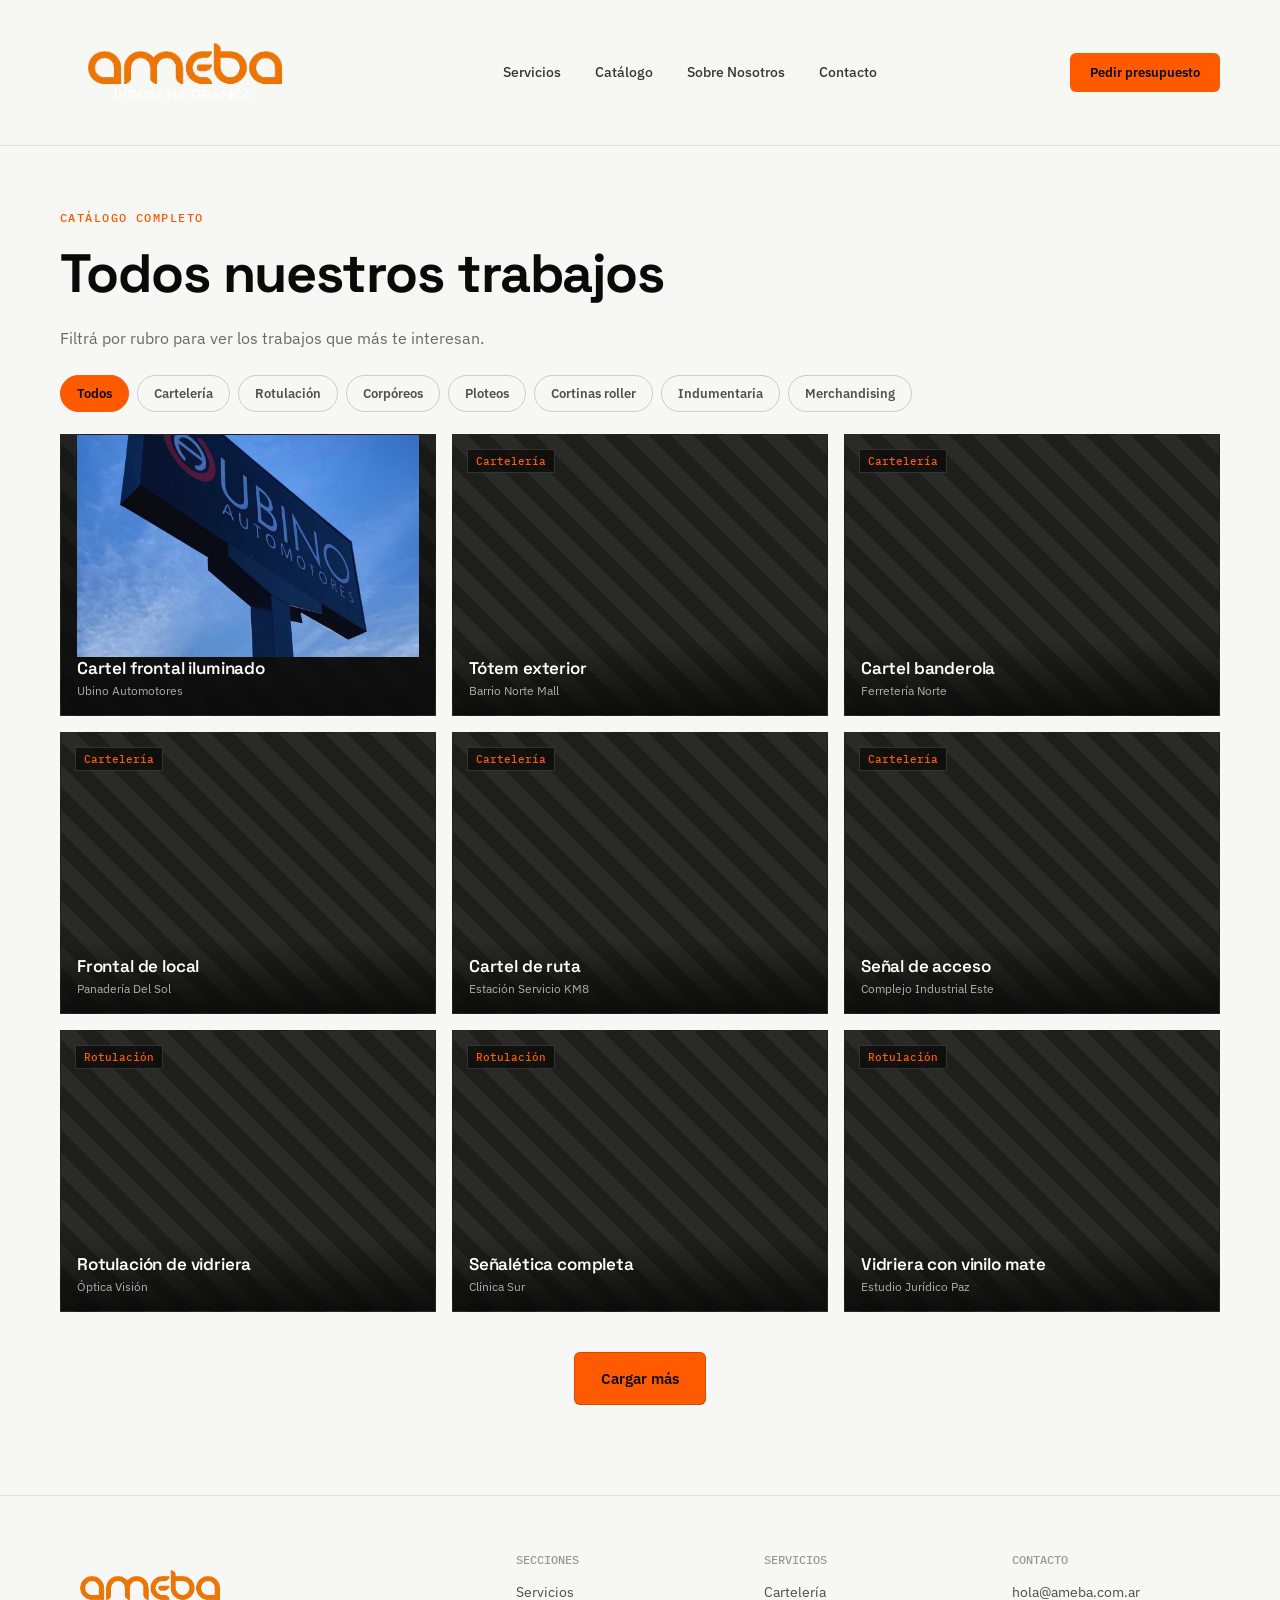
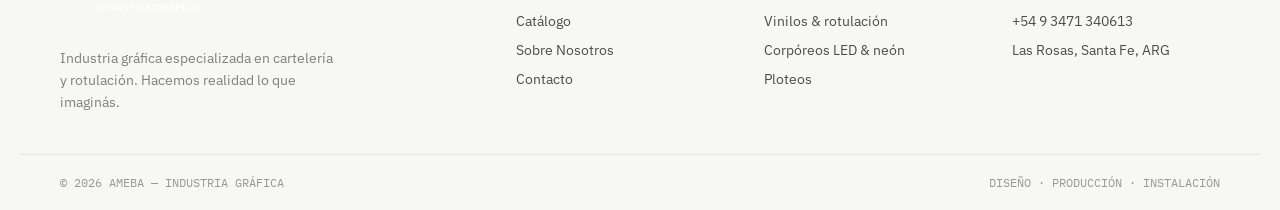
==== catalogo.html @ 9a5fec44 "22/7" ====
<!doctype html>
<html lang="es">
  <head>
    <meta charset="UTF-8" />
    <meta name="viewport" content="width=device-width, initial-scale=1.0" />
    <title>Catálogo completo — Ameba | Industria Gráfica</title>
    <meta
      name="description"
      content="Catálogo completo de trabajos de Ameba: cartelería, rotulación, corpóreos LED y neón, ploteos, cortinas roller, indumentaria y merchandising."
    />
    <link rel="preconnect" href="https://fonts.googleapis.com" />
    <link rel="preconnect" href="https://fonts.gstatic.com" crossorigin />
    <link
      href="https://fonts.googleapis.com/css2?family=Space+Grotesk:wght@400;500;600;700&family=IBM+Plex+Mono:wght@400;500;600&family=IBM+Plex+Sans:wght@400;500;600;700&display=swap"
      rel="stylesheet"
    />
    <link rel="stylesheet" href="styles.css" />
  </head>

  <body>
    <!-- ============ HEADER (igual al de index.html) ============ -->
    <header>
      <div class="wrap nav">
        <a href="index.html#top" class="logo"
          ><img src="./src/logo.png" alt="logo"
        /></a>
        <nav class="nav-links" id="navLinks">
          <a href="index.html#servicios">Servicios</a>
          <a href="catalogo.html">Catálogo</a>
          <a href="index.html#nosotros">Sobre Nosotros</a>
          <a href="index.html#contacto">Contacto</a>
        </nav>
        <a href="index.html#contacto" class="nav-cta">Pedir presupuesto</a>
        <button class="burger" id="burger" aria-label="Menú">
          <span></span><span></span><span></span>
        </button>
      </div>
    </header>

    <!-- ============ INTRO ============ -->
    <section style="padding-top: 64px">
      <div class="wrap">
        <div class="kicker">CATÁLOGO COMPLETO</div>
        <h1 class="title display" style="font-size: clamp(34px, 5vw, 54px)">
          Todos nuestros trabajos
        </h1>
        <p
          style="
            max-width: 460px;
            margin-top: 18px;
            color: var(--tx-60);
            font-size: 16px;
            line-height: 1.6;
          "
        >
          Filtrá por rubro para ver los trabajos que más te interesan.
        </p>
      </div>
    </section>

    <!-- ============ CATÁLOGO COMPLETO ============ -->
    <section style="padding-top: 24px">
      <div class="wrap">
        <div class="filtros" id="filtros" style="padding-bottom: 22px">
          <button class="filtro active" data-cat="Todos">Todos</button>
          <button class="filtro" data-cat="Cartelería">Cartelería</button>
          <button class="filtro" data-cat="Rotulación">Rotulación</button>
          <button class="filtro" data-cat="Corpóreos">Corpóreos</button>
          <button class="filtro" data-cat="Ploteos">Ploteos</button>
          <button class="filtro" data-cat="Cortinas roller">
            Cortinas roller
          </button>
          <button class="filtro" data-cat="Indumentaria">Indumentaria</button>
          <button class="filtro" data-cat="Merchandising">Merchandising</button>
        </div>

        <!--
        PLACEHOLDER: cada .obra es un trabajo. Para poner una foto real,
        agregar dentro del div: <img src="fotos/nombre.jpg" alt="..."
        style="position:absolute;inset:0;width:100%;height:100%;object-fit:cover">
        El data-cat tiene que coincidir exactamente con el data-cat del filtro.
      -->
        <div class="obras" id="obras">
          <!-- Cartelería -->
          <div class="obra" data-cat="Cartelería">
            <div class="cat">Cartelería</div>
            <div class="meta">
              <img src="./src/2ubino.jpg" alt="" />
              <h4>Cartel frontal iluminado</h4>
              <span>Ubino Automotores</span>
            </div>
          </div>
          <div class="obra" data-cat="Cartelería">
            <div class="cat">Cartelería</div>
            <div class="meta">
              <h4>Tótem exterior</h4>
              <span>Barrio Norte Mall</span>
            </div>
          </div>
          <div class="obra" data-cat="Cartelería">
            <div class="cat">Cartelería</div>
            <div class="meta">
              <h4>Cartel banderola</h4>
              <span>Ferretería Norte</span>
            </div>
          </div>
          <div class="obra" data-cat="Cartelería">
            <div class="cat">Cartelería</div>
            <div class="meta">
              <h4>Frontal de local</h4>
              <span>Panadería Del Sol</span>
            </div>
          </div>
          <div class="obra" data-cat="Cartelería">
            <div class="cat">Cartelería</div>
            <div class="meta">
              <h4>Cartel de ruta</h4>
              <span>Estación Servicio KM8</span>
            </div>
          </div>
          <div class="obra" data-cat="Cartelería">
            <div class="cat">Cartelería</div>
            <div class="meta">
              <h4>Señal de acceso</h4>
              <span>Complejo Industrial Este</span>
            </div>
          </div>

          <!-- Rotulación -->
          <div class="obra" data-cat="Rotulación">
            <div class="cat">Rotulación</div>
            <div class="meta">
              <h4>Rotulación de vidriera</h4>
              <span>Óptica Visión</span>
            </div>
          </div>
          <div class="obra" data-cat="Rotulación">
            <div class="cat">Rotulación</div>
            <div class="meta">
              <h4>Señalética completa</h4>
              <span>Clínica Sur</span>
            </div>
          </div>
          <div class="obra" data-cat="Rotulación">
            <div class="cat">Rotulación</div>
            <div class="meta">
              <h4>Vidriera con vinilo mate</h4>
              <span>Estudio Jurídico Paz</span>
            </div>
          </div>
          <div class="obra" data-cat="Rotulación">
            <div class="cat">Rotulación</div>
            <div class="meta">
              <h4>Rotulación de pared interior</h4>
              <span>Consultorio Dental Rivas</span>
            </div>
          </div>
          <div class="obra" data-cat="Rotulación">
            <div class="cat">Rotulación</div>
            <div class="meta">
              <h4>Vidriera institucional</h4>
              <span>Farmacia Aliviar</span>
            </div>
          </div>

          <!-- Corpóreos -->
          <div class="obra" data-cat="Corpóreos">
            <div class="cat">Corpóreos</div>
            <div class="meta">
              <h4>Corpóreo LED de fachada</h4>
              <span>Gimnasio Fuerza</span>
            </div>
          </div>
          <div class="obra" data-cat="Corpóreos">
            <div class="cat">Corpóreos</div>
            <div class="meta">
              <h4>Letras neón interior</h4>
              <span>Bar La Esquina</span>
            </div>
          </div>
          <div class="obra" data-cat="Corpóreos">
            <div class="cat">Corpóreos</div>
            <div class="meta">
              <h4>Logo corpóreo retroiluminado</h4>
              <span>Concesionaria Rutas</span>
            </div>
          </div>

          <!-- Ploteos -->
          <div class="obra" data-cat="Ploteos">
            <div class="cat">Ploteos</div>
            <div class="meta">
              <h4>Ploteo integral de flota</h4>
              <span>LogiExpress</span>
            </div>
          </div>
          <div class="obra" data-cat="Ploteos">
            <div class="cat">Ploteos</div>
            <div class="meta">
              <h4>Wrap vehicular</h4>
              <span>Delivery YA</span>
            </div>
          </div>
          <div class="obra" data-cat="Ploteos">
            <div class="cat">Ploteos</div>
            <div class="meta">
              <h4>Ploteo de utilitario</h4>
              <span>Plomería Martínez</span>
            </div>
          </div>
          <div class="obra" data-cat="Ploteos">
            <div class="cat">Ploteos</div>
            <div class="meta">
              <h4>Decoración de vidriera con vinilo</h4>
              <span>Inmobiliaria Centro</span>
            </div>
          </div>

          <!-- Cortinas roller -->
          <div class="obra" data-cat="Cortinas roller">
            <div class="cat">Cortinas roller</div>
            <div class="meta">
              <h4>Cortinas impresas a medida</h4>
              <span>Estudio Contable Sur</span>
            </div>
          </div>
          <div class="obra" data-cat="Cortinas roller">
            <div class="cat">Cortinas roller</div>
            <div class="meta">
              <h4>Cortinas de oficina</h4>
              <span>Consultora Andes</span>
            </div>
          </div>
          <div class="obra" data-cat="Cortinas roller">
            <div class="cat">Cortinas roller</div>
            <div class="meta">
              <h4>Cortinas con logo institucional</h4>
              <span>Colegio San Martín</span>
            </div>
          </div>

          <!-- Indumentaria -->
          <div class="obra" data-cat="Indumentaria">
            <div class="cat">Indumentaria</div>
            <div class="meta">
              <h4>Uniformes estampados</h4>
              <span>Taller Norte</span>
            </div>
          </div>
          <div class="obra" data-cat="Indumentaria">
            <div class="cat">Indumentaria</div>
            <div class="meta">
              <h4>Remeras institucionales</h4>
              <span>Club Atlético Progreso</span>
            </div>
          </div>
          <div class="obra" data-cat="Indumentaria">
            <div class="cat">Indumentaria</div>
            <div class="meta">
              <h4>Buzos bordados</h4>
              <span>Escuela Técnica N°4</span>
            </div>
          </div>

          <!-- Merchandising -->
          <div class="obra" data-cat="Merchandising">
            <div class="cat">Merchandising</div>
            <div class="meta">
              <h4>Set de lapiceras y libretas</h4>
              <span>Congreso Regional 2026</span>
            </div>
          </div>
          <div class="obra" data-cat="Merchandising">
            <div class="cat">Merchandising</div>
            <div class="meta">
              <h4>Bolsas y merchandising de evento</h4>
              <span>Feria Del Emprendedor</span>
            </div>
          </div>
          <div class="obra" data-cat="Merchandising">
            <div class="cat">Merchandising</div>
            <div class="meta">
              <h4>Tazas y llaveros personalizados</h4>
              <span>Inmobiliaria Centro</span>
            </div>
          </div>
        </div>

        <div style="text-align: center; margin-top: 40px">
          <button id="loadMoreBtn" class="btn btn-ghost">Cargar más</button>
        </div>
      </div>
    </section>

    <!-- ============ FOOTER (igual al de index.html) ============ -->
    <footer>
      <div class="wrap footer-grid">
        <div>
          <div class="footer-logo">
            <img src="./src/logo.png" alt="logo" style="width: 180px" />
          </div>
          <p>
            Industria gráfica especializada en cartelería y rotulación. Hacemos
            realidad lo que imaginás.
          </p>
        </div>
        <div class="footer-col">
          <h5>SECCIONES</h5>
          <div class="items">
            <a href="index.html#servicios">Servicios</a>
            <a href="catalogo.html">Catálogo</a>
            <a href="index.html#nosotros">Sobre Nosotros</a>
            <a href="index.html#contacto">Contacto</a>
          </div>
        </div>
        <div class="footer-col">
          <h5>SERVICIOS</h5>
          <div class="items">
            <span>Cartelería</span><span>Vinilos &amp; rotulación</span
            ><span>Corpóreos LED &amp; neón</span><span>Ploteos</span>
          </div>
        </div>
        <div class="footer-col">
          <h5>CONTACTO</h5>
          <div class="items">
            <span>hola@ameba.com.ar</span><span>+54 9 3471 340613</span
            ><span>Las Rosas, Santa Fe, ARG</span>
          </div>
        </div>
      </div>
      <div class="wrap footer-bottom">
        <span>© 2026 AMEBA — INDUSTRIA GRÁFICA</span>
        <span>DISEÑO · PRODUCCIÓN · INSTALACIÓN</span>
      </div>
    </footer>

    <script>
      // Menú mobile (igual que en index.html)
      var burger = document.getElementById("burger");
      var navLinks = document.getElementById("navLinks");
      burger.addEventListener("click", function () {
        navLinks.classList.toggle("open");
      });
      navLinks.querySelectorAll("a").forEach(function (a) {
        a.addEventListener("click", function () {
          navLinks.classList.remove("open");
        });
      });

      // Filtro + "cargar más"
      var filtros = document.querySelectorAll("#filtros .filtro");
      var obras = document.querySelectorAll("#obras .obra");
      var loadMoreBtn = document.getElementById("loadMoreBtn");
      var PAGE_SIZE = 9;
      var currentCat = "Todos";
      var visibleCount = PAGE_SIZE;

      function render() {
        var matching = Array.prototype.filter.call(obras, function (o) {
          return (
            currentCat === "Todos" || o.getAttribute("data-cat") === currentCat
          );
        });
        obras.forEach(function (o) {
          o.style.display = "none";
        });
        matching.forEach(function (o, i) {
          if (i < visibleCount) o.style.display = "";
        });
        loadMoreBtn.style.display =
          matching.length > visibleCount ? "inline-flex" : "none";
      }

      filtros.forEach(function (btn) {
        btn.addEventListener("click", function () {
          filtros.forEach(function (b) {
            b.classList.remove("active");
          });
          btn.classList.add("active");
          currentCat = btn.getAttribute("data-cat");
          visibleCount = PAGE_SIZE;
          render();
        });
      });

      loadMoreBtn.addEventListener("click", function () {
        visibleCount += PAGE_SIZE;
        render();
      });

      render();
    </script>
  </body>
</html>
---- styles.css ----
:root {
  --naranja: #FF5A00;
  --naranja-hover: #ff7328;
  --negro: #0a0a0a;
  --fondo: #f7f7f5;
  --panel: #ffffff;
  --line: rgba(10, 10, 10, .1);
  --tx-60: rgba(10, 10, 10, .6);
  --tx-50: rgba(10, 10, 10, .5);
  --tx-40: rgba(10, 10, 10, .4);
  --maxw: 1240px;
}

* {
  box-sizing: border-box;
  margin: 0;
  padding: 0
}

html {
  scroll-behavior: smooth;
  overflow-x: hidden;
  max-width: 100vw
}

body {
  background: var(--fondo);
  color: var(--negro);
  font-family: 'IBM Plex Sans', system-ui, sans-serif;
  -webkit-font-smoothing: antialiased;
  overflow-x: hidden
}

a {
  color: inherit;
  text-decoration: none
}

img {
  max-width: 100%;
  display: block
}

.wrap {
  max-width: var(--maxw);
  margin: 0 auto;
  padding-left: 40px;
  padding-right: 40px
}

.mono {
  font-family: 'IBM Plex Mono', monospace
}

.display {
  font-family: 'Space Grotesk', sans-serif;
  letter-spacing: -.02em
}

.kicker {
  font: 500 12px 'IBM Plex Mono', monospace;
  letter-spacing: .12em;
  color: var(--naranja);
  margin-bottom: 14px
}

/* botones */
.btn {
  display: inline-flex;
  align-items: center;
  gap: 9px;
  border-radius: 6px;
  font: 600 15px 'IBM Plex Sans', sans-serif;
  cursor: pointer;
  transition: all .15s;
  border: none
}

.btn-primary {
  background: var(--naranja);
  color: var(--negro);
  padding: 16px 30px;
  font-weight: 700
}

.btn-primary:hover {
  background: var(--naranja-hover)
}

.btn-ghost {
  padding: 16px 26px;
  border: 1.5px solid rgba(10, 10, 10, .18);
  color: #0a0a0a;
  background-color: var(--naranja);
}

.btn-ghost:hover {
  border-color: var(--naranja);
  color: #fff
}

/* header */
header {
  position: sticky;
  top: 0;
  z-index: 50;
  background: rgba(247, 247, 245, .82);
  backdrop-filter: blur(12px);
  border-bottom: 1px solid var(--line)
}

.nav {
  display: flex;
  align-items: center;
  justify-content: space-between;
  padding-top: 18px;
  padding-bottom: 18px
}

.logo {
  font: 700 26px 'Space Grotesk', sans-serif;
  letter-spacing: -.02em;
  color: var(--naranja);
  flex-shrink: 0
}

.logo img {
  width: 250px;
  max-width: 100%;
  height: auto
}

.nav-links {
  display: flex;
  gap: 34px;
  font: 500 14px 'IBM Plex Sans', sans-serif;
  color: rgba(10, 10, 10, .82)
}

.nav-links a:hover {
  color: var(--naranja)
}

.nav-cta {
  background: var(--naranja);
  color: var(--negro);
  padding: 11px 20px;
  border-radius: 6px;
  font: 600 13px 'IBM Plex Sans', sans-serif;
  transition: background .15s
}

.nav-cta:hover {
  background: var(--naranja-hover)
}

.burger {
  display: none;
  flex-direction: column;
  gap: 5px;
  background: none;
  border: none;
  cursor: pointer;
  padding: 6px
}

.burger span {
  width: 24px;
  height: 2px;
  background: var(--negro);
  transition: .2s
}

/* hero */
.hero {
  display: grid;
  grid-template-columns: 1.05fr .95fr;
  min-height: 560px;
  border-bottom: 1px solid var(--line)
}

.hero-copy {
  padding: 40px 48px 80px 0;
  display: flex;
  flex-direction: column;
  justify-content: center
}

.hero h1 {
  font: 700 78px/.95 'Space Grotesk', sans-serif;
  letter-spacing: -.03em
}

.hero h1 .o {
  color: var(--naranja)
}

.hero p {
  max-width: 460px;
  margin: 30px 0 40px;
  font-size: 18px;
  line-height: 1.6;
  color: var(--tx-60)
}

.hero-actions {
  display: flex;
  gap: 13px;
  align-items: center;
  flex-wrap: wrap
}

.hero-media {
  position: relative;
  display: flex;
  align-items: center;
  justify-content: center
}

.ph-label {
  font: 500 12px 'IBM Plex Mono', monospace;
  color: var(--tx-40);
  letter-spacing: .08em;
  background: var(--panel);
  padding: 8px 14px;
  border: 1px solid rgba(10, 10, 10, .14);
  text-align: center
}

.hero-badge {
  position: absolute;
  left: 30px;
  bottom: 30px;
  background: var(--naranja);
  color: var(--negro);
  padding: 10px 16px;
  font: 600 13px 'IBM Plex Mono', monospace
}

/* ticker */
.ticker {
  overflow: hidden;
  border-bottom: 1px solid var(--line);
  padding: 16px 0;
  white-space: nowrap
}

.ticker-track {
  display: inline-flex;
  animation: marquee 26s linear infinite;
  font: 500 14px 'IBM Plex Mono', monospace;
  color: var(--tx-60);
  letter-spacing: .06em
}

/* nota: color base ya hereda de --tx-60 (oscuro en modo claro) */

.ticker-group {
  display: inline-flex;
  gap: 34px;
  padding-right: 34px
}

.ticker .d {
  color: var(--naranja)
}

@keyframes marquee {
  from {
    transform: translateX(0)
  }

  to {
    transform: translateX(-50%)
  }
}

/* secciones */
section {
  padding-top: 90px
}

.sec-head {
  display: flex;
  align-items: flex-end;
  justify-content: space-between;
  gap: 30px;
  flex-wrap: wrap;
  margin-bottom: 44px
}

h2.title {
  font: 600 46px/1 'Space Grotesk', sans-serif;
  letter-spacing: -.02em
}

.sec-head p {
  max-width: 340px;
  font-size: 15px;
  line-height: 1.6;
  color: var(--tx-50)
}

/* servicios */
.servicios-list {
  display: flex;
  flex-direction: column;
  gap: 16px
}

@media (min-width: 861px) {
  .servicios-list {
    display: grid;
    grid-template-columns: repeat(2, 1fr);
    gap: 12px
  }

  .serv-btn {
    justify-content: flex-start
  }
}

.serv-btn {
  display: flex;
  align-items: center;
  gap: 14px;
  background: var(--naranja);
  color: var(--negro);
  border-radius: 16px;
  padding: 16px 20px;
  font: 600 20px 'Space Grotesk', sans-serif;
  letter-spacing: -.01em;
  transition: background .15s
}

.serv-btn:hover {
  background: var(--naranja-hover)
}

.serv-btn-icon {
  width: 40px;
  height: 40px;
  object-fit: contain;
  flex-shrink: 0
}

/* catálogo */
.filtros {
  display: flex;
  gap: 8px;
  flex-wrap: wrap
}

.filtro {
  padding: 9px 16px;
  border-radius: 100px;
  font: 600 13px 'IBM Plex Sans', sans-serif;
  cursor: pointer;
  transition: all .15s;
  background: transparent;
  color: rgba(10, 10, 10, .7);
  border: 1.5px solid rgba(10, 10, 10, .18)
}

.filtro:hover {
  border-color: var(--naranja)
}

.filtro.active {
  background: var(--naranja);
  color: var(--negro);
  border-color: var(--naranja)
}

.obras {
  display: grid;
  grid-template-columns: repeat(3, 1fr);
  gap: 16px
}

.obra {
  position: relative;
  aspect-ratio: 4/3;
  background: repeating-linear-gradient(45deg, #2a2a28 0 16px, #1e1e1c 16px 32px);
  border: 1px solid var(--line);
  overflow: hidden;
  cursor: pointer;
  transition: border-color .15s
}

.obra:hover {
  border-color: rgba(255, 90, 0, .6)
}

.obra .cat {
  position: absolute;
  top: 14px;
  left: 14px;
  font: 500 11px 'IBM Plex Mono', monospace;
  color: var(--naranja);
  background: rgba(10, 10, 10, .75);
  padding: 4px 8px;
  border: 1px solid rgba(255, 255, 255, .14)
}

.obra .meta {
  position: absolute;
  left: 0;
  right: 0;
  bottom: 0;
  padding: 16px;
  background: linear-gradient(to top, rgba(10, 10, 10, .92), transparent)
}

.obra .meta h4 {
  font: 600 17px 'Space Grotesk', sans-serif;
  letter-spacing: -.01em;
  color: #fff
}

.obra .meta span {
  font-size: 12px;
  color: rgba(255, 255, 255, .65)
}

/* proceso */
.pasos {
  display: grid;
  grid-template-columns: repeat(4, 1fr);
  gap: 24px
}

.paso {
  border-top: 2px solid var(--naranja);
  padding-top: 22px
}

.paso .num {
  font: 600 44px 'Space Grotesk', sans-serif;
  color: rgba(10, 10, 10, .12);
  letter-spacing: -.02em
}

.paso h3 {
  font: 600 20px 'Space Grotesk', sans-serif;
  letter-spacing: -.01em;
  margin: 10px 0 8px
}

.paso p {
  font-size: 14px;
  line-height: 1.55;
  color: var(--tx-50)
}

/* stats */
.stats {
  background: var(--naranja);
  color: var(--negro);
  margin-top: 60px
}

.stats-grid {
  display: grid;
  grid-template-columns: repeat(4, 1fr);
  gap: 24px;
  padding-top: 56px;
  padding-bottom: 56px
}

.stat .big {
  font: 700 56px 'Space Grotesk', sans-serif;
  letter-spacing: -.03em
}

.stat .lbl {
  font: 500 13px 'IBM Plex Mono', monospace;
  margin-top: 4px
}

/* clientes */
.clientes-head {
  font: 500 12px 'IBM Plex Mono', monospace;
  letter-spacing: .12em;
  color: rgba(10, 10, 10, .45);
  margin-bottom: 30px;
  text-align: center
}

.clientes {
  display: grid;
  grid-template-columns: repeat(6, 1fr);
  gap: 1px;
  background: var(--line);
  border: 1px solid var(--line)
}

.cliente {
  background: var(--panel);
  height: 90px;
  display: flex;
  align-items: center;
  justify-content: center;
  font: 600 16px 'Space Grotesk', sans-serif;
  color: rgba(10, 10, 10, .32);
  transition: color .15s
}

.cliente:hover {
  color: rgba(10, 10, 10, .65)
}

/* nosotros */
.nosotros-grid {
  display: grid;
  grid-template-columns: .95fr 1.05fr;
  gap: 56px;
  align-items: center
}

.nosotros-img {
  aspect-ratio: 5/4;
  background: repeating-linear-gradient(135deg, #efeeea 0 22px, #e5e4de 22px 44px);
  border: 1px solid var(--line);
  display: flex;
  align-items: center;
  justify-content: center
}

.nosotros h2 {
  margin-bottom: 22px
}

.nosotros p {
  margin-bottom: 18px;
  font-size: 17px;
  line-height: 1.65;
  color: rgba(10, 10, 10, .68)
}

.pilares {
  display: flex;
  gap: 34px;
  flex-wrap: wrap;
  margin-top: 10px
}

.pilar strong {
  display: block;
  font: 600 15px 'Space Grotesk', sans-serif;
  color: var(--naranja)
}

.pilar span {
  font-size: 13px;
  color: var(--tx-50)
}

/* contacto */
.contacto-box {
  border: 1px solid rgba(10, 10, 10, .12);
  display: grid;
  grid-template-columns: 1fr 1fr
}

.contacto-left {
  padding: 52px 48px;
  border-right: 1px solid rgba(10, 10, 10, .12)
}

.contacto-left h2 {
  margin-bottom: 18px
}

.contacto-left>p {
  margin-bottom: 34px;
  font-size: 16px;
  line-height: 1.6;
  color: var(--tx-60)
}

.wa-btn {
  display: flex;
  align-items: center;
  justify-content: space-between;
  background: #25D366;
  color: #fff;
  padding: 16px 22px;
  border-radius: 6px;
  font: 700 15px 'IBM Plex Sans', sans-serif;
  transition: background .15s;
  margin-bottom: 18px
}

.wa-btn:hover {
  background: #1ebe57
}

.ig-btn {
  background: linear-gradient(45deg, #f9ce34, #ee2a7b, #6228d7);
  color: #fff;
}

.email-btn {
  background: #fff;
  color: #222;
  border: 1px solid #e5e5e5;
  margin-bottom: 0;
}

.email-btn:hover {
  background: #e0e0e0;
}

.ig-btn:hover {
  background: linear-gradient(45deg, #f9ce34, #ee2a7b, #6228d7);
  box-shadow: 0 8px 20px rgba(238, 42, 123, .35)
}

.wa-btn span:first-child,
.ig-btn span:first-child {
  display: inline-flex;
  align-items: center;
  gap: 10px
}

.wa-btn svg,
.ig-btn svg {
  width: 20px;
  height: 20px;
  flex-shrink: 0
}


.datos {
  display: flex;
  flex-direction: column;
  gap: 12px;
  font-size: 15px;
  color: rgba(10, 10, 10, .72)
}

.datos b {
  color: var(--tx-40);
  font: 500 12px 'IBM Plex Mono', monospace;
  font-weight: 500
}


.mapa {
  border: 1px solid rgba(10, 10, 10, .12);
  border-radius: 6px;
  overflow: hidden
}

.mapa iframe {
  display: block;
  width: 100%;
  height: 220px;
  border: 0;
}

.form {
  padding: 32px 32px;
  display: flex;
  flex-direction: column;
  justify-content: center;
  gap: 16px
}

.field label {
  display: block;
  font: 500 12px 'IBM Plex Mono', monospace;
  color: var(--tx-50);
  margin-bottom: 8px
}

.field input,
.field textarea {
  width: 100%;
  background: var(--panel);
  border: 1px solid rgba(10, 10, 10, .16);
  border-radius: 6px;
  padding: 13px 15px;
  color: var(--negro);
  font: 400 15px 'IBM Plex Sans', sans-serif;
  outline: none;
  transition: border-color .15s
}

.field textarea {
  resize: vertical
}

.field input:focus,
.field textarea:focus {
  border-color: var(--naranja)
}

.form button {
  margin-top: 6px;
  background: var(--negro);
  color: #fff;
  border: none;
  padding: 16px;
  border-radius: 6px;
  font: 700 15px 'IBM Plex Sans', sans-serif;
  cursor: pointer;
  transition: background .15s
}

.form button:hover {
  background: var(--naranja);
  color: #fff
}

/* footer */
footer {
  border-top: 1px solid var(--line);
  margin-top: 90px
}

.footer-grid {
  display: grid;
  grid-template-columns: 2fr 1fr 1fr 1fr;
  gap: 40px;
  padding-top: 56px;
  padding-bottom: 40px
}

.footer-logo {
  margin-bottom: 16px
}

.footer-grid p {
  max-width: 280px;
  font-size: 14px;
  line-height: 1.6;
  color: var(--tx-50)
}

.footer-col h5 {
  font: 500 12px 'IBM Plex Mono', monospace;
  color: var(--tx-40);
  margin-bottom: 16px;
  font-weight: 500
}

.footer-col .items {
  display: flex;
  flex-direction: column;
  gap: 11px;
  font-size: 14px;
  color: rgba(10, 10, 10, .72)
}

.footer-col .items a:hover {
  color: var(--naranja)
}

.footer-bottom {
  border-top: 1px solid rgba(10, 10, 10, .08);
  padding-top: 20px;
  padding-bottom: 20px;
  display: flex;
  justify-content: space-between;
  flex-wrap: wrap;
  gap: 10px;
  font: 400 12px 'IBM Plex Mono', monospace;
  color: rgba(10, 10, 10, .4)
}

/* ============ RESPONSIVE ============ */
@media (max-width:1080px) {
  .obras {
    grid-template-columns: repeat(2, 1fr)
  }

  .clientes {
    grid-template-columns: repeat(3, 1fr)
  }

  .footer-grid {
    grid-template-columns: 1fr 1fr
  }
}

@media (max-width:860px) {
  .wrap {
    padding-left: 24px;
    padding-right: 24px
  }

  .nav {
    padding-top: 8px;
    padding-bottom: 8px
  }

  .logo img {
    width: 170px
  }

  .nav-links,
  .nav-cta {
    display: none
  }

  .burger {
    display: flex
  }

  .nav-links.open {
    display: flex;
    position: absolute;
    top: 100%;
    left: 0;
    right: 0;
    flex-direction: column;
    gap: 0;
    background: var(--fondo);
    border-bottom: 1px solid var(--line);
    padding: 8px 0
  }

  .nav-links.open a {
    padding: 14px 24px;
    font-size: 16px
  }

  .hero {
    grid-template-columns: 1fr
  }

  .hero-copy {
    padding: 24px 0 48px
  }

  .hero h1 {
    font-size: clamp(46px, 12vw, 64px)
  }

  .hero-media {
    min-height: 280px
  }

  .pasos {
    grid-template-columns: repeat(2, 1fr);
    gap: 32px
  }

  .stats-grid {
    grid-template-columns: repeat(2, 1fr);
    gap: 36px
  }

  .nosotros-grid {
    grid-template-columns: 1fr;
    gap: 32px
  }

  .contacto-box {
    grid-template-columns: 1fr
  }

  .contacto-left {
    border-right: none;
    border-bottom: 1px solid rgba(10, 10, 10, .12)
  }

  section {
    padding-top: 64px
  }

  h2.title {
    font-size: 34px
  }
}

@media (max-width:560px) {
  .wrap {
    padding-left: 18px;
    padding-right: 18px
  }

  .logo img {
    width: 140px
  }

  .obras {
    grid-template-columns: 1fr
  }

  .clientes {
    grid-template-columns: repeat(2, 1fr)
  }

  .pasos,
  .stats-grid {
    grid-template-columns: 1fr
  }

  .footer-grid {
    grid-template-columns: 1fr
  }

  .contacto-left,
  .form {
    padding: 36px 24px
  }

  .hero-actions .btn {
    flex: 1;
    justify-content: center
  }
}
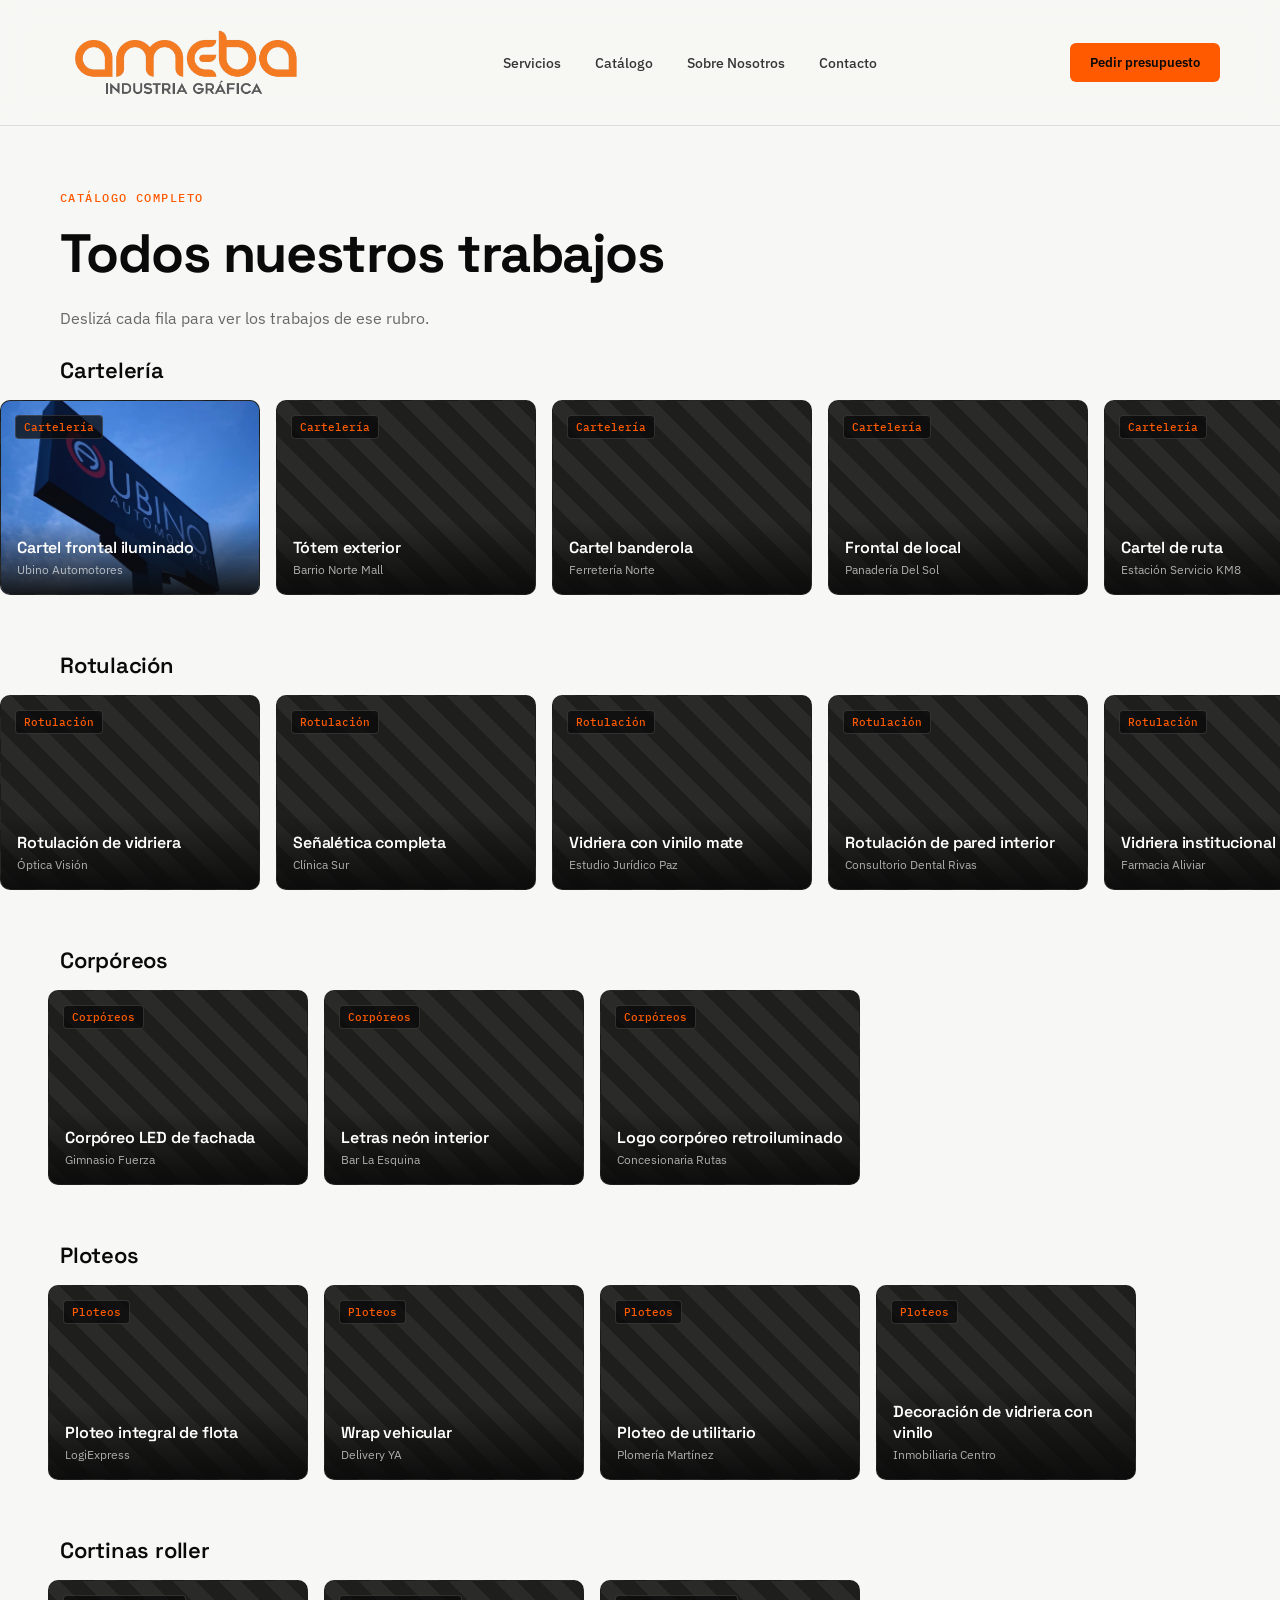
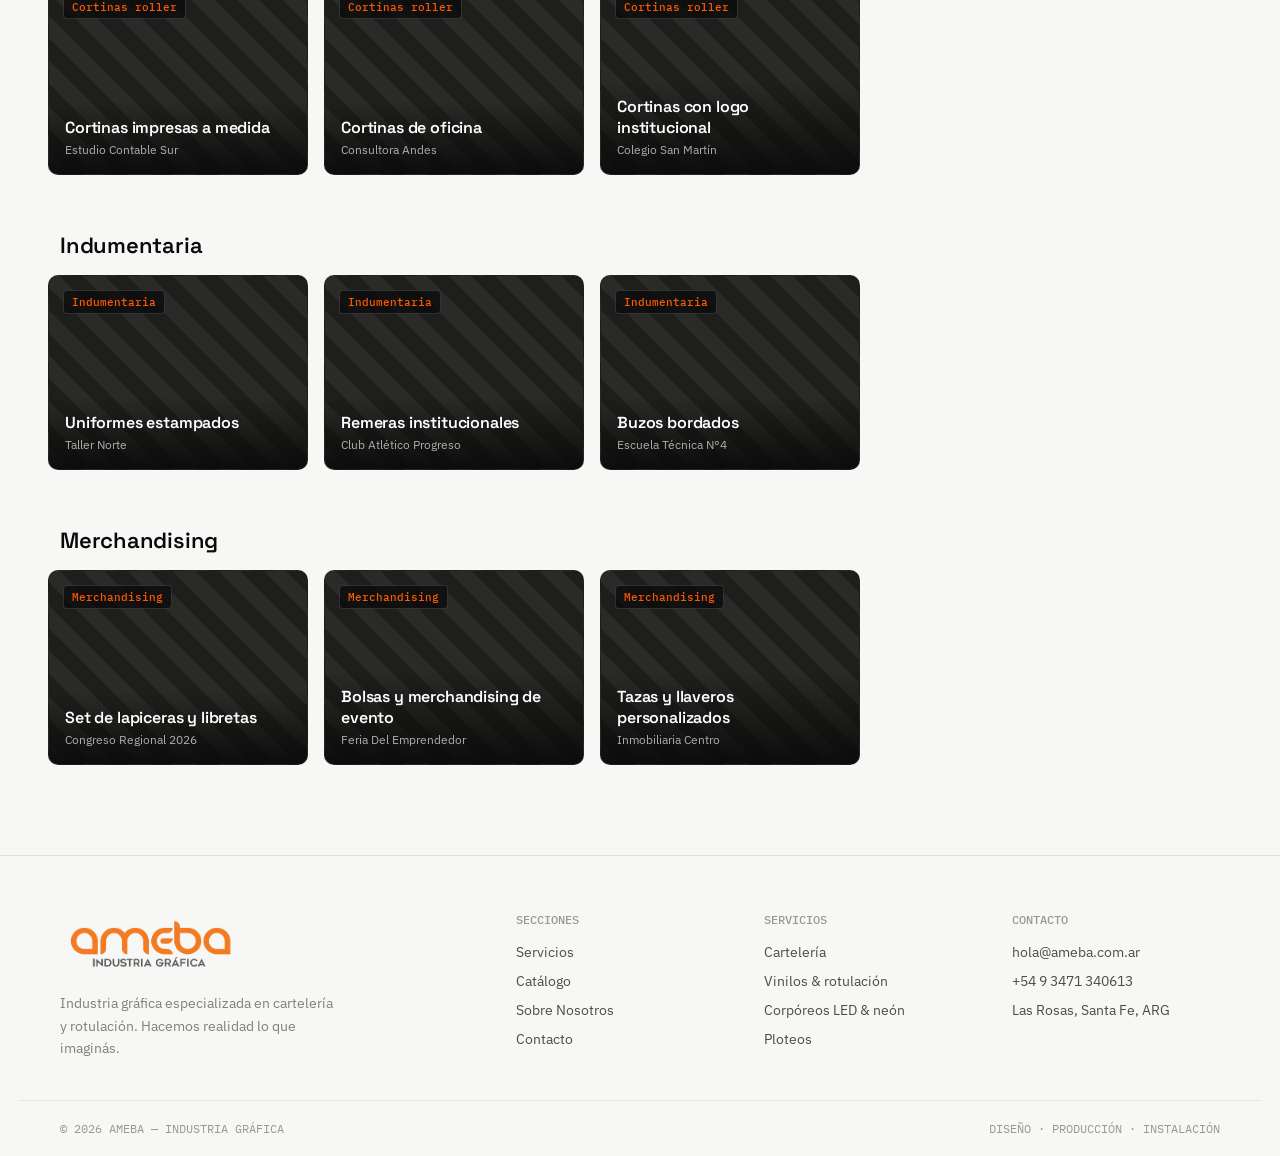
==== commit 613114f4: "23/7" ====
--- a/catalogo.html
+++ b/catalogo.html
@@ -53,241 +53,284 @@
             line-height: 1.6;
           "
         >
-          Filtrá por rubro para ver los trabajos que más te interesan.
+          Deslizá cada fila para ver los trabajos de ese rubro.
         </p>
       </div>
     </section>
 
-    <!-- ============ CATÁLOGO COMPLETO ============ -->
+    <!--
+      PLACEHOLDER: cada .obra-card es un trabajo. Para poner una foto real,
+      agregar dentro del div (antes del h4): <img src="fotos/nombre.jpg" alt="" />
+      No hace falta agregarle estilo, la clase .obra-card ya la hace cubrir la
+      tarjeta entera automáticamente.
+    -->
+
+    <!-- ============ CATÁLOGO POR RUBRO (carruseles) ============ -->
     <section style="padding-top: 24px">
-      <div class="wrap">
-        <div class="filtros" id="filtros" style="padding-bottom: 22px">
-          <button class="filtro active" data-cat="Todos">Todos</button>
-          <button class="filtro" data-cat="Cartelería">Cartelería</button>
-          <button class="filtro" data-cat="Rotulación">Rotulación</button>
-          <button class="filtro" data-cat="Corpóreos">Corpóreos</button>
-          <button class="filtro" data-cat="Ploteos">Ploteos</button>
-          <button class="filtro" data-cat="Cortinas roller">
-            Cortinas roller
-          </button>
-          <button class="filtro" data-cat="Indumentaria">Indumentaria</button>
-          <button class="filtro" data-cat="Merchandising">Merchandising</button>
-        </div>
-
-        <!--
-        PLACEHOLDER: cada .obra es un trabajo. Para poner una foto real,
-        agregar dentro del div: <img src="fotos/nombre.jpg" alt="..."
-        style="position:absolute;inset:0;width:100%;height:100%;object-fit:cover">
-        El data-cat tiene que coincidir exactamente con el data-cat del filtro.
-      -->
-        <div class="obras" id="obras">
-          <!-- Cartelería -->
-          <div class="obra" data-cat="Cartelería">
-            <div class="cat">Cartelería</div>
-            <div class="meta">
+      <!-- Cartelería -->
+      <div class="catalogo-cat">
+        <div class="wrap">
+          <h3 class="catalogo-cat-title">Cartelería</h3>
+        </div>
+        <div class="carrusel">
+          <div class="carrusel-track">
+            <div class="obra-card">
               <img src="./src/2ubino.jpg" alt="" />
-              <h4>Cartel frontal iluminado</h4>
-              <span>Ubino Automotores</span>
-            </div>
-          </div>
-          <div class="obra" data-cat="Cartelería">
-            <div class="cat">Cartelería</div>
-            <div class="meta">
-              <h4>Tótem exterior</h4>
-              <span>Barrio Norte Mall</span>
-            </div>
-          </div>
-          <div class="obra" data-cat="Cartelería">
-            <div class="cat">Cartelería</div>
-            <div class="meta">
-              <h4>Cartel banderola</h4>
-              <span>Ferretería Norte</span>
-            </div>
-          </div>
-          <div class="obra" data-cat="Cartelería">
-            <div class="cat">Cartelería</div>
-            <div class="meta">
-              <h4>Frontal de local</h4>
-              <span>Panadería Del Sol</span>
-            </div>
-          </div>
-          <div class="obra" data-cat="Cartelería">
-            <div class="cat">Cartelería</div>
-            <div class="meta">
-              <h4>Cartel de ruta</h4>
-              <span>Estación Servicio KM8</span>
-            </div>
-          </div>
-          <div class="obra" data-cat="Cartelería">
-            <div class="cat">Cartelería</div>
-            <div class="meta">
-              <h4>Señal de acceso</h4>
-              <span>Complejo Industrial Este</span>
-            </div>
-          </div>
-
-          <!-- Rotulación -->
-          <div class="obra" data-cat="Rotulación">
-            <div class="cat">Rotulación</div>
-            <div class="meta">
-              <h4>Rotulación de vidriera</h4>
-              <span>Óptica Visión</span>
-            </div>
-          </div>
-          <div class="obra" data-cat="Rotulación">
-            <div class="cat">Rotulación</div>
-            <div class="meta">
-              <h4>Señalética completa</h4>
-              <span>Clínica Sur</span>
-            </div>
-          </div>
-          <div class="obra" data-cat="Rotulación">
-            <div class="cat">Rotulación</div>
-            <div class="meta">
-              <h4>Vidriera con vinilo mate</h4>
-              <span>Estudio Jurídico Paz</span>
-            </div>
-          </div>
-          <div class="obra" data-cat="Rotulación">
-            <div class="cat">Rotulación</div>
-            <div class="meta">
-              <h4>Rotulación de pared interior</h4>
-              <span>Consultorio Dental Rivas</span>
-            </div>
-          </div>
-          <div class="obra" data-cat="Rotulación">
-            <div class="cat">Rotulación</div>
-            <div class="meta">
-              <h4>Vidriera institucional</h4>
-              <span>Farmacia Aliviar</span>
-            </div>
-          </div>
-
-          <!-- Corpóreos -->
-          <div class="obra" data-cat="Corpóreos">
-            <div class="cat">Corpóreos</div>
-            <div class="meta">
-              <h4>Corpóreo LED de fachada</h4>
-              <span>Gimnasio Fuerza</span>
-            </div>
-          </div>
-          <div class="obra" data-cat="Corpóreos">
-            <div class="cat">Corpóreos</div>
-            <div class="meta">
-              <h4>Letras neón interior</h4>
-              <span>Bar La Esquina</span>
-            </div>
-          </div>
-          <div class="obra" data-cat="Corpóreos">
-            <div class="cat">Corpóreos</div>
-            <div class="meta">
-              <h4>Logo corpóreo retroiluminado</h4>
-              <span>Concesionaria Rutas</span>
-            </div>
-          </div>
-
-          <!-- Ploteos -->
-          <div class="obra" data-cat="Ploteos">
-            <div class="cat">Ploteos</div>
-            <div class="meta">
-              <h4>Ploteo integral de flota</h4>
-              <span>LogiExpress</span>
-            </div>
-          </div>
-          <div class="obra" data-cat="Ploteos">
-            <div class="cat">Ploteos</div>
-            <div class="meta">
-              <h4>Wrap vehicular</h4>
-              <span>Delivery YA</span>
-            </div>
-          </div>
-          <div class="obra" data-cat="Ploteos">
-            <div class="cat">Ploteos</div>
-            <div class="meta">
-              <h4>Ploteo de utilitario</h4>
-              <span>Plomería Martínez</span>
-            </div>
-          </div>
-          <div class="obra" data-cat="Ploteos">
-            <div class="cat">Ploteos</div>
-            <div class="meta">
-              <h4>Decoración de vidriera con vinilo</h4>
-              <span>Inmobiliaria Centro</span>
-            </div>
-          </div>
-
-          <!-- Cortinas roller -->
-          <div class="obra" data-cat="Cortinas roller">
-            <div class="cat">Cortinas roller</div>
-            <div class="meta">
-              <h4>Cortinas impresas a medida</h4>
-              <span>Estudio Contable Sur</span>
-            </div>
-          </div>
-          <div class="obra" data-cat="Cortinas roller">
-            <div class="cat">Cortinas roller</div>
-            <div class="meta">
-              <h4>Cortinas de oficina</h4>
-              <span>Consultora Andes</span>
-            </div>
-          </div>
-          <div class="obra" data-cat="Cortinas roller">
-            <div class="cat">Cortinas roller</div>
-            <div class="meta">
-              <h4>Cortinas con logo institucional</h4>
-              <span>Colegio San Martín</span>
-            </div>
-          </div>
-
-          <!-- Indumentaria -->
-          <div class="obra" data-cat="Indumentaria">
-            <div class="cat">Indumentaria</div>
-            <div class="meta">
-              <h4>Uniformes estampados</h4>
-              <span>Taller Norte</span>
-            </div>
-          </div>
-          <div class="obra" data-cat="Indumentaria">
-            <div class="cat">Indumentaria</div>
-            <div class="meta">
-              <h4>Remeras institucionales</h4>
-              <span>Club Atlético Progreso</span>
-            </div>
-          </div>
-          <div class="obra" data-cat="Indumentaria">
-            <div class="cat">Indumentaria</div>
-            <div class="meta">
-              <h4>Buzos bordados</h4>
-              <span>Escuela Técnica N°4</span>
-            </div>
-          </div>
-
-          <!-- Merchandising -->
-          <div class="obra" data-cat="Merchandising">
-            <div class="cat">Merchandising</div>
-            <div class="meta">
-              <h4>Set de lapiceras y libretas</h4>
-              <span>Congreso Regional 2026</span>
-            </div>
-          </div>
-          <div class="obra" data-cat="Merchandising">
-            <div class="cat">Merchandising</div>
-            <div class="meta">
-              <h4>Bolsas y merchandising de evento</h4>
-              <span>Feria Del Emprendedor</span>
-            </div>
-          </div>
-          <div class="obra" data-cat="Merchandising">
-            <div class="cat">Merchandising</div>
-            <div class="meta">
-              <h4>Tazas y llaveros personalizados</h4>
-              <span>Inmobiliaria Centro</span>
-            </div>
-          </div>
-        </div>
-
-        <div style="text-align: center; margin-top: 40px">
-          <button id="loadMoreBtn" class="btn btn-ghost">Cargar más</button>
+              <div class="cat">Cartelería</div>
+              <div class="meta">
+                <h4>Cartel frontal iluminado</h4>
+                <span>Ubino Automotores</span>
+              </div>
+            </div>
+            <div class="obra-card">
+              <div class="cat">Cartelería</div>
+              <div class="meta">
+                <h4>Tótem exterior</h4>
+                <span>Barrio Norte Mall</span>
+              </div>
+            </div>
+            <div class="obra-card">
+              <div class="cat">Cartelería</div>
+              <div class="meta">
+                <h4>Cartel banderola</h4>
+                <span>Ferretería Norte</span>
+              </div>
+            </div>
+            <div class="obra-card">
+              <div class="cat">Cartelería</div>
+              <div class="meta">
+                <h4>Frontal de local</h4>
+                <span>Panadería Del Sol</span>
+              </div>
+            </div>
+            <div class="obra-card">
+              <div class="cat">Cartelería</div>
+              <div class="meta">
+                <h4>Cartel de ruta</h4>
+                <span>Estación Servicio KM8</span>
+              </div>
+            </div>
+            <div class="obra-card">
+              <div class="cat">Cartelería</div>
+              <div class="meta">
+                <h4>Señal de acceso</h4>
+                <span>Complejo Industrial Este</span>
+              </div>
+            </div>
+          </div>
+        </div>
+      </div>
+
+      <!-- Rotulación -->
+      <div class="catalogo-cat">
+        <div class="wrap">
+          <h3 class="catalogo-cat-title">Rotulación</h3>
+        </div>
+        <div class="carrusel">
+          <div class="carrusel-track">
+            <div class="obra-card">
+              <div class="cat">Rotulación</div>
+              <div class="meta">
+                <h4>Rotulación de vidriera</h4>
+                <span>Óptica Visión</span>
+              </div>
+            </div>
+            <div class="obra-card">
+              <div class="cat">Rotulación</div>
+              <div class="meta">
+                <h4>Señalética completa</h4>
+                <span>Clínica Sur</span>
+              </div>
+            </div>
+            <div class="obra-card">
+              <div class="cat">Rotulación</div>
+              <div class="meta">
+                <h4>Vidriera con vinilo mate</h4>
+                <span>Estudio Jurídico Paz</span>
+              </div>
+            </div>
+            <div class="obra-card">
+              <div class="cat">Rotulación</div>
+              <div class="meta">
+                <h4>Rotulación de pared interior</h4>
+                <span>Consultorio Dental Rivas</span>
+              </div>
+            </div>
+            <div class="obra-card">
+              <div class="cat">Rotulación</div>
+              <div class="meta">
+                <h4>Vidriera institucional</h4>
+                <span>Farmacia Aliviar</span>
+              </div>
+            </div>
+          </div>
+        </div>
+      </div>
+
+      <!-- Corpóreos -->
+      <div class="catalogo-cat">
+        <div class="wrap">
+          <h3 class="catalogo-cat-title">Corpóreos</h3>
+        </div>
+        <div class="carrusel">
+          <div class="carrusel-track">
+            <div class="obra-card">
+              <div class="cat">Corpóreos</div>
+              <div class="meta">
+                <h4>Corpóreo LED de fachada</h4>
+                <span>Gimnasio Fuerza</span>
+              </div>
+            </div>
+            <div class="obra-card">
+              <div class="cat">Corpóreos</div>
+              <div class="meta">
+                <h4>Letras neón interior</h4>
+                <span>Bar La Esquina</span>
+              </div>
+            </div>
+            <div class="obra-card">
+              <div class="cat">Corpóreos</div>
+              <div class="meta">
+                <h4>Logo corpóreo retroiluminado</h4>
+                <span>Concesionaria Rutas</span>
+              </div>
+            </div>
+          </div>
+        </div>
+      </div>
+
+      <!-- Ploteos -->
+      <div class="catalogo-cat">
+        <div class="wrap">
+          <h3 class="catalogo-cat-title">Ploteos</h3>
+        </div>
+        <div class="carrusel">
+          <div class="carrusel-track">
+            <div class="obra-card">
+              <div class="cat">Ploteos</div>
+              <div class="meta">
+                <h4>Ploteo integral de flota</h4>
+                <span>LogiExpress</span>
+              </div>
+            </div>
+            <div class="obra-card">
+              <div class="cat">Ploteos</div>
+              <div class="meta">
+                <h4>Wrap vehicular</h4>
+                <span>Delivery YA</span>
+              </div>
+            </div>
+            <div class="obra-card">
+              <div class="cat">Ploteos</div>
+              <div class="meta">
+                <h4>Ploteo de utilitario</h4>
+                <span>Plomería Martínez</span>
+              </div>
+            </div>
+            <div class="obra-card">
+              <div class="cat">Ploteos</div>
+              <div class="meta">
+                <h4>Decoración de vidriera con vinilo</h4>
+                <span>Inmobiliaria Centro</span>
+              </div>
+            </div>
+          </div>
+        </div>
+      </div>
+
+      <!-- Cortinas roller -->
+      <div class="catalogo-cat">
+        <div class="wrap">
+          <h3 class="catalogo-cat-title">Cortinas roller</h3>
+        </div>
+        <div class="carrusel">
+          <div class="carrusel-track">
+            <div class="obra-card">
+              <div class="cat">Cortinas roller</div>
+              <div class="meta">
+                <h4>Cortinas impresas a medida</h4>
+                <span>Estudio Contable Sur</span>
+              </div>
+            </div>
+            <div class="obra-card">
+              <div class="cat">Cortinas roller</div>
+              <div class="meta">
+                <h4>Cortinas de oficina</h4>
+                <span>Consultora Andes</span>
+              </div>
+            </div>
+            <div class="obra-card">
+              <div class="cat">Cortinas roller</div>
+              <div class="meta">
+                <h4>Cortinas con logo institucional</h4>
+                <span>Colegio San Martín</span>
+              </div>
+            </div>
+          </div>
+        </div>
+      </div>
+
+      <!-- Indumentaria -->
+      <div class="catalogo-cat">
+        <div class="wrap">
+          <h3 class="catalogo-cat-title">Indumentaria</h3>
+        </div>
+        <div class="carrusel">
+          <div class="carrusel-track">
+            <div class="obra-card">
+              <div class="cat">Indumentaria</div>
+              <div class="meta">
+                <h4>Uniformes estampados</h4>
+                <span>Taller Norte</span>
+              </div>
+            </div>
+            <div class="obra-card">
+              <div class="cat">Indumentaria</div>
+              <div class="meta">
+                <h4>Remeras institucionales</h4>
+                <span>Club Atlético Progreso</span>
+              </div>
+            </div>
+            <div class="obra-card">
+              <div class="cat">Indumentaria</div>
+              <div class="meta">
+                <h4>Buzos bordados</h4>
+                <span>Escuela Técnica N°4</span>
+              </div>
+            </div>
+          </div>
+        </div>
+      </div>
+
+      <!-- Merchandising -->
+      <div class="catalogo-cat" style="margin-bottom: 0">
+        <div class="wrap">
+          <h3 class="catalogo-cat-title">Merchandising</h3>
+        </div>
+        <div class="carrusel">
+          <div class="carrusel-track">
+            <div class="obra-card">
+              <div class="cat">Merchandising</div>
+              <div class="meta">
+                <h4>Set de lapiceras y libretas</h4>
+                <span>Congreso Regional 2026</span>
+              </div>
+            </div>
+            <div class="obra-card">
+              <div class="cat">Merchandising</div>
+              <div class="meta">
+                <h4>Bolsas y merchandising de evento</h4>
+                <span>Feria Del Emprendedor</span>
+              </div>
+            </div>
+            <div class="obra-card">
+              <div class="cat">Merchandising</div>
+              <div class="meta">
+                <h4>Tazas y llaveros personalizados</h4>
+                <span>Inmobiliaria Centro</span>
+              </div>
+            </div>
+          </div>
         </div>
       </div>
     </section>
@@ -346,49 +389,6 @@
           navLinks.classList.remove("open");
         });
       });
-
-      // Filtro + "cargar más"
-      var filtros = document.querySelectorAll("#filtros .filtro");
-      var obras = document.querySelectorAll("#obras .obra");
-      var loadMoreBtn = document.getElementById("loadMoreBtn");
-      var PAGE_SIZE = 9;
-      var currentCat = "Todos";
-      var visibleCount = PAGE_SIZE;
-
-      function render() {
-        var matching = Array.prototype.filter.call(obras, function (o) {
-          return (
-            currentCat === "Todos" || o.getAttribute("data-cat") === currentCat
-          );
-        });
-        obras.forEach(function (o) {
-          o.style.display = "none";
-        });
-        matching.forEach(function (o, i) {
-          if (i < visibleCount) o.style.display = "";
-        });
-        loadMoreBtn.style.display =
-          matching.length > visibleCount ? "inline-flex" : "none";
-      }
-
-      filtros.forEach(function (btn) {
-        btn.addEventListener("click", function () {
-          filtros.forEach(function (b) {
-            b.classList.remove("active");
-          });
-          btn.classList.add("active");
-          currentCat = btn.getAttribute("data-cat");
-          visibleCount = PAGE_SIZE;
-          render();
-        });
-      });
-
-      loadMoreBtn.addEventListener("click", function () {
-        visibleCount += PAGE_SIZE;
-        render();
-      });
-
-      render();
     </script>
   </body>
-</html>
+</html>
--- a/styles.css
+++ b/styles.css
@@ -345,54 +345,55 @@
 }
 
 /* catálogo */
-.filtros {
-  display: flex;
-  gap: 8px;
-  flex-wrap: wrap
-}
-
-.filtro {
-  padding: 9px 16px;
-  border-radius: 100px;
-  font: 600 13px 'IBM Plex Sans', sans-serif;
-  cursor: pointer;
-  transition: all .15s;
-  background: transparent;
-  color: rgba(10, 10, 10, .7);
-  border: 1.5px solid rgba(10, 10, 10, .18)
-}
-
-.filtro:hover {
-  border-color: var(--naranja)
-}
-
-.filtro.active {
-  background: var(--naranja);
-  color: var(--negro);
-  border-color: var(--naranja)
-}
-
-.obras {
-  display: grid;
-  grid-template-columns: repeat(3, 1fr);
-  gap: 16px
-}
-
-.obra {
+.catalogo-cat {
+  margin-bottom: 56px
+}
+
+.catalogo-cat-title {
+  font: 600 22px 'Space Grotesk', sans-serif;
+  letter-spacing: -.01em;
+  margin-bottom: 16px
+}
+
+.carrusel {
+  overflow-x: auto;
+  overflow-y: hidden;
+  scroll-snap-type: x mandatory;
+  -webkit-overflow-scrolling: touch;
+  scrollbar-width: none
+}
+
+.carrusel::-webkit-scrollbar {
+  display: none
+}
+
+.carrusel-track {
+  display: flex;
+  gap: 16px;
+  padding: 0 40px 0 48px
+}
+
+.obra-card {
   position: relative;
+  flex: 0 0 auto;
+  width: 260px;
   aspect-ratio: 4/3;
+  scroll-snap-align: start;
   background: repeating-linear-gradient(45deg, #2a2a28 0 16px, #1e1e1c 16px 32px);
   border: 1px solid var(--line);
-  overflow: hidden;
-  cursor: pointer;
-  transition: border-color .15s
-}
-
-.obra:hover {
-  border-color: rgba(255, 90, 0, .6)
-}
-
-.obra .cat {
+  border-radius: 10px;
+  overflow: hidden
+}
+
+.obra-card img {
+  position: absolute;
+  inset: 0;
+  width: 100%;
+  height: 100%;
+  object-fit: cover
+}
+
+.obra-card .cat {
   position: absolute;
   top: 14px;
   left: 14px;
@@ -400,10 +401,11 @@
   color: var(--naranja);
   background: rgba(10, 10, 10, .75);
   padding: 4px 8px;
-  border: 1px solid rgba(255, 255, 255, .14)
-}
-
-.obra .meta {
+  border: 1px solid rgba(255, 255, 255, .14);
+  border-radius: 4px
+}
+
+.obra-card .meta {
   position: absolute;
   left: 0;
   right: 0;
@@ -412,13 +414,13 @@
   background: linear-gradient(to top, rgba(10, 10, 10, .92), transparent)
 }
 
-.obra .meta h4 {
-  font: 600 17px 'Space Grotesk', sans-serif;
+.obra-card .meta h4 {
+  font: 600 16px 'Space Grotesk', sans-serif;
   letter-spacing: -.01em;
   color: #fff
 }
 
-.obra .meta span {
+.obra-card .meta span {
   font-size: 12px;
   color: rgba(255, 255, 255, .65)
 }
@@ -427,12 +429,12 @@
 .pasos {
   display: grid;
   grid-template-columns: repeat(4, 1fr);
-  gap: 24px
+  gap: 16px
 }
 
 .paso {
   border-top: 2px solid var(--naranja);
-  padding-top: 22px
+  padding-top: 14px
 }
 
 .paso .num {
@@ -464,8 +466,8 @@
   display: grid;
   grid-template-columns: repeat(4, 1fr);
   gap: 24px;
-  padding-top: 56px;
-  padding-bottom: 56px
+  padding-top: 26px;
+  padding-bottom: 26px
 }
 
 .stat .big {
@@ -487,27 +489,38 @@
   text-align: center
 }
 
-.clientes {
-  display: grid;
-  grid-template-columns: repeat(6, 1fr);
-  gap: 1px;
-  background: var(--line);
-  border: 1px solid var(--line)
-}
-
-.cliente {
-  background: var(--panel);
-  height: 90px;
-  display: flex;
+.clientes-ticker {
+  overflow: hidden;
+  border-top: 1px solid var(--line);
+  border-bottom: 1px solid var(--line);
+  padding: 30px 0;
+  white-space: nowrap
+}
+
+.clientes-track {
+  display: inline-flex;
+  animation: marquee 12s linear infinite
+}
+
+.clientes-group {
+  display: inline-flex;
   align-items: center;
-  justify-content: center;
-  font: 600 16px 'Space Grotesk', sans-serif;
-  color: rgba(10, 10, 10, .32);
-  transition: color .15s
-}
-
-.cliente:hover {
-  color: rgba(10, 10, 10, .65)
+  gap: 64px;
+  padding-right: 64px
+}
+
+.clientes-group img {
+  height: 42px;
+  width: auto;
+  object-fit: contain;
+  filter: grayscale(100%);
+  opacity: .5;
+  transition: opacity .15s, filter .15s
+}
+
+.clientes-group img:hover {
+  filter: grayscale(0%);
+  opacity: 1
 }
 
 /* nosotros */
@@ -520,7 +533,6 @@
 
 .nosotros-img {
   aspect-ratio: 5/4;
-  background: repeating-linear-gradient(135deg, #efeeea 0 22px, #e5e4de 22px 44px);
   border: 1px solid var(--line);
   display: flex;
   align-items: center;
@@ -772,12 +784,9 @@
 
 /* ============ RESPONSIVE ============ */
 @media (max-width:1080px) {
-  .obras {
-    grid-template-columns: repeat(2, 1fr)
-  }
-
-  .clientes {
-    grid-template-columns: repeat(3, 1fr)
+  .clientes-group {
+    gap: 44px;
+    padding-right: 44px
   }
 
   .footer-grid {
@@ -789,6 +798,10 @@
   .wrap {
     padding-left: 24px;
     padding-right: 24px
+  }
+
+  .carrusel-track {
+    padding: 0 24px 0 32px
   }
 
   .nav {
@@ -832,7 +845,7 @@
   }
 
   .hero-copy {
-    padding: 24px 0 48px
+    padding: 24px 0 24px
   }
 
   .hero h1 {
@@ -882,25 +895,35 @@
     padding-right: 18px
   }
 
+  .carrusel-track {
+    padding: 0 18px 0 26px
+  }
+
+  .obra-card {
+    width: 78vw;
+    max-width: 300px
+  }
+
   .logo img {
     width: 140px
   }
 
-  .obras {
-    grid-template-columns: 1fr
-  }
-
-  .clientes {
-    grid-template-columns: repeat(2, 1fr)
-  }
-
-  .pasos,
-  .stats-grid {
-    grid-template-columns: 1fr
-  }
+  .clientes-group img {
+    height: 32px
+  }
+
+  .clientes-group {
+    gap: 32px;
+    padding-right: 32px
+  }
+
 
   .footer-grid {
-    grid-template-columns: 1fr
+    gap: 28px 24px
+  }
+
+  .footer-grid > div:first-child {
+    grid-column: 1 / -1
   }
 
   .contacto-left,
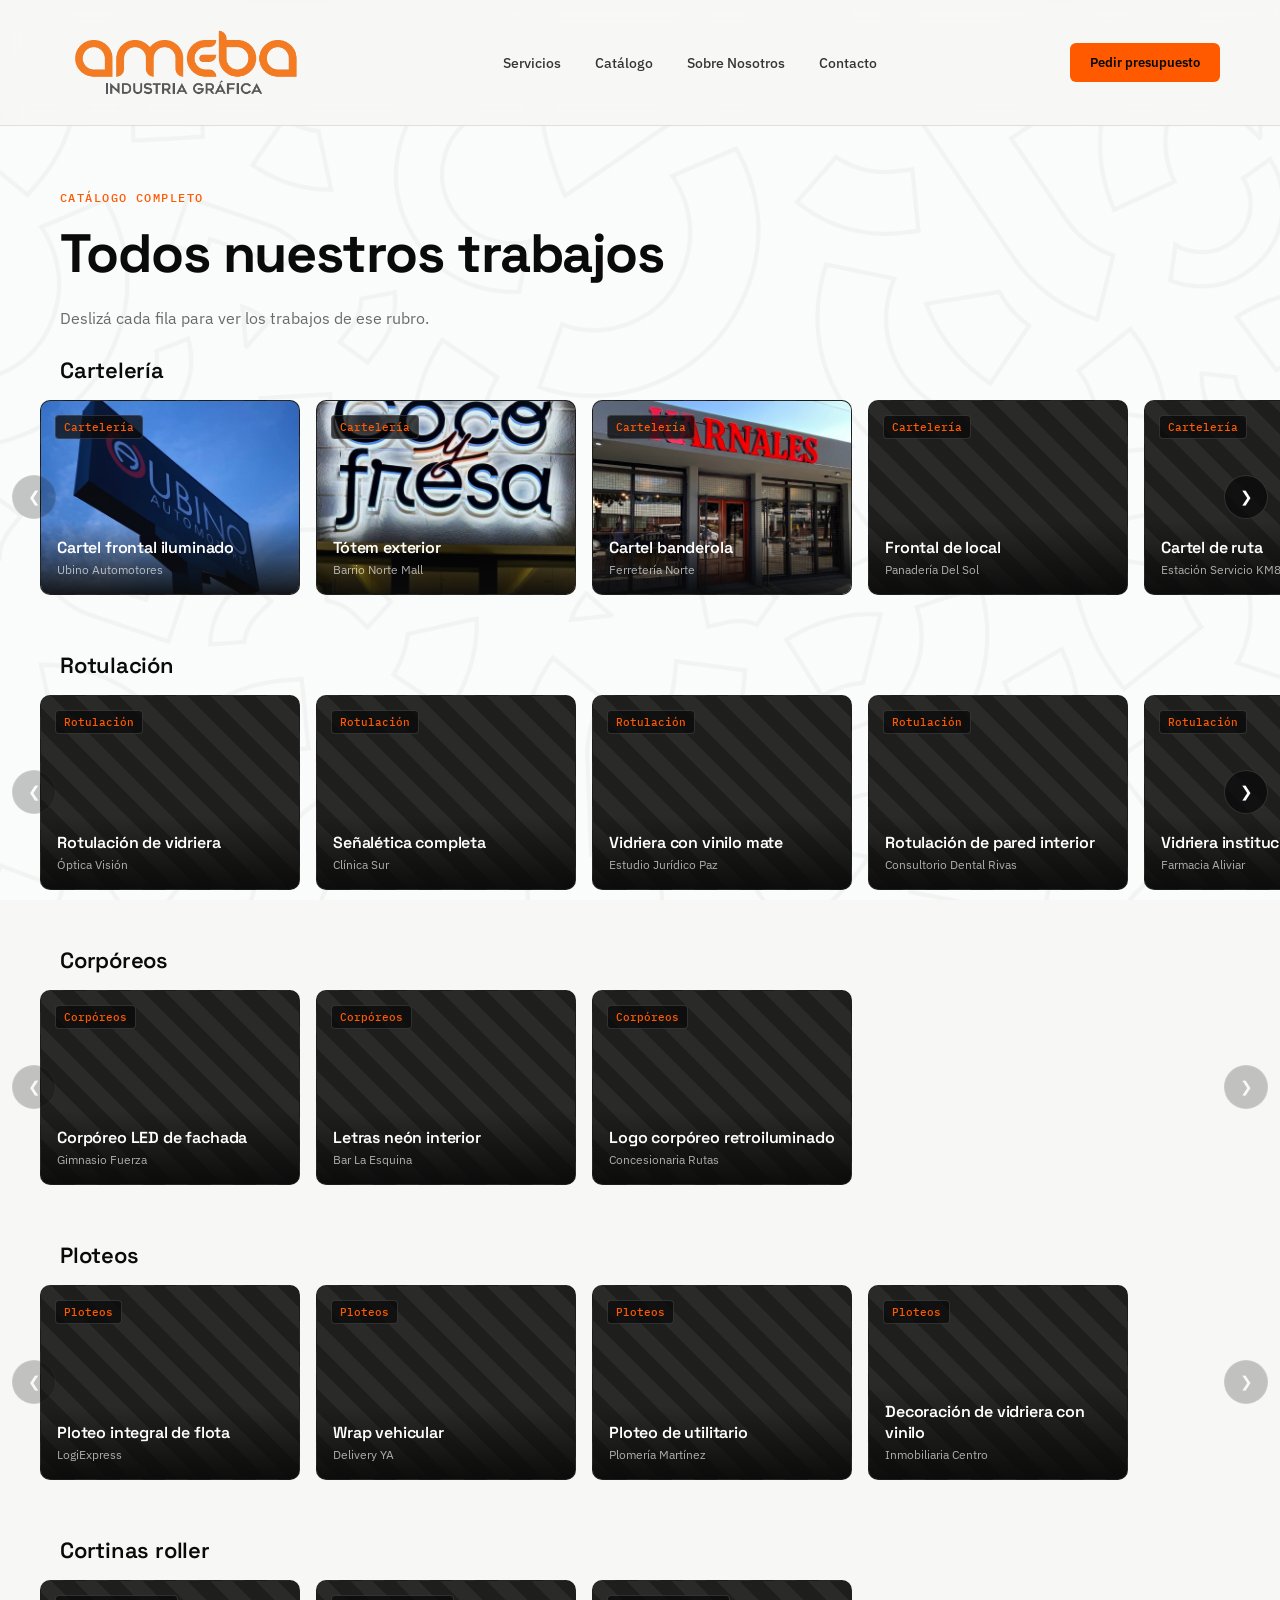
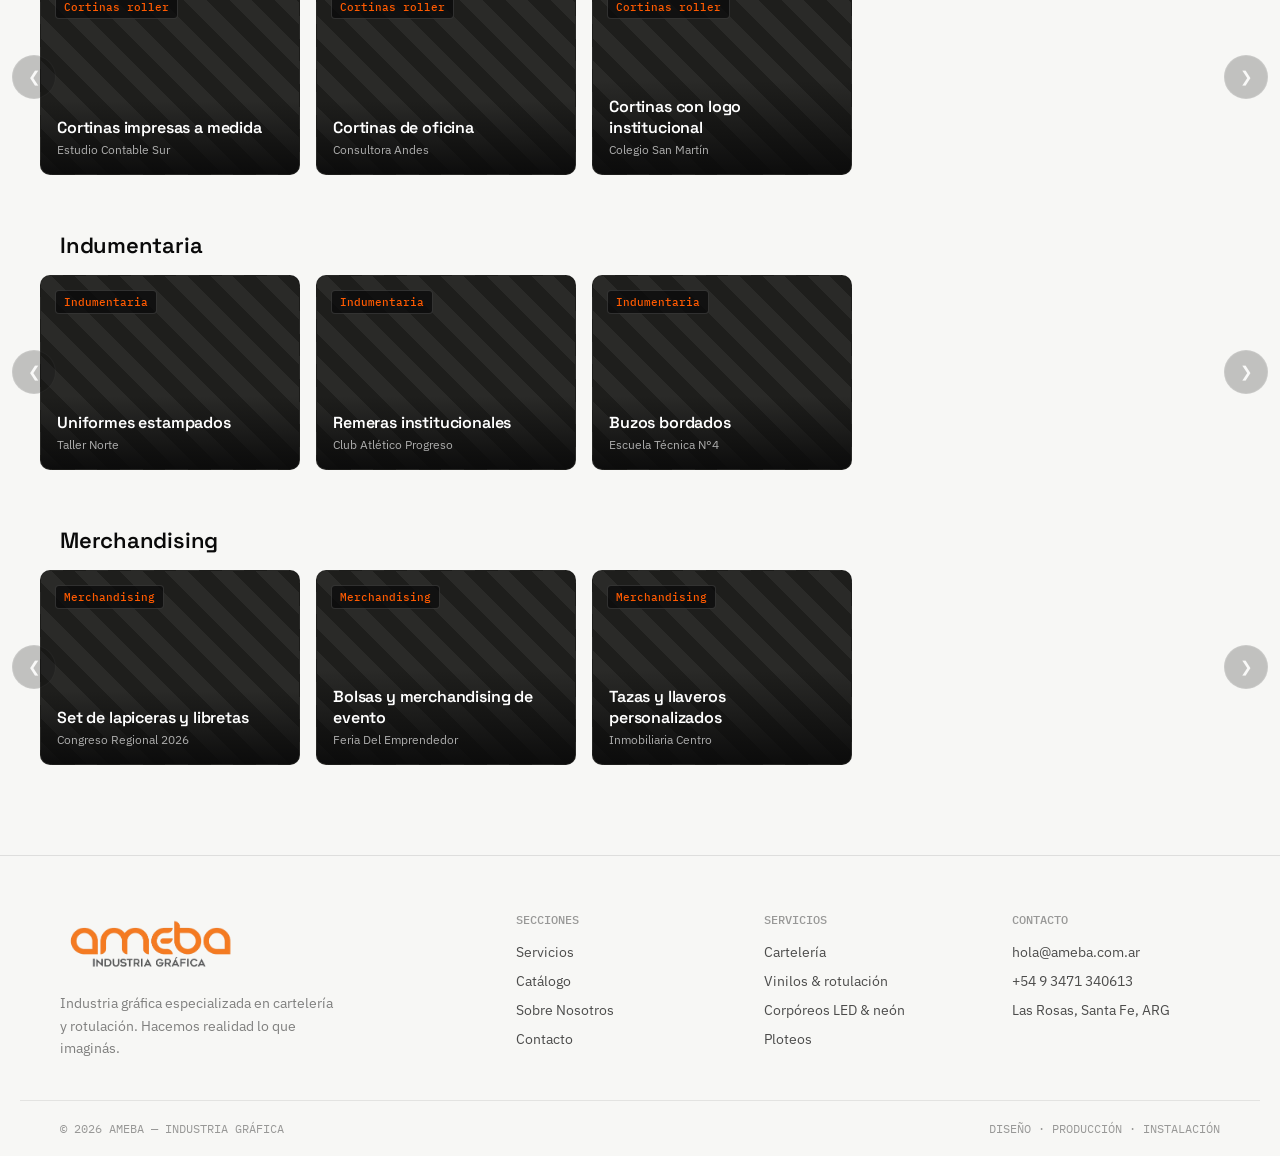
==== commit 47622bf7: "cambios en catalogo, fondo" ====
--- a/catalogo.html
+++ b/catalogo.html
@@ -1,77 +1,72 @@
 <!doctype html>
 <html lang="es">
-  <head>
-    <meta charset="UTF-8" />
-    <meta name="viewport" content="width=device-width, initial-scale=1.0" />
-    <title>Catálogo completo — Ameba | Industria Gráfica</title>
-    <meta
-      name="description"
-      content="Catálogo completo de trabajos de Ameba: cartelería, rotulación, corpóreos LED y neón, ploteos, cortinas roller, indumentaria y merchandising."
-    />
-    <link rel="preconnect" href="https://fonts.googleapis.com" />
-    <link rel="preconnect" href="https://fonts.gstatic.com" crossorigin />
-    <link
-      href="https://fonts.googleapis.com/css2?family=Space+Grotesk:wght@400;500;600;700&family=IBM+Plex+Mono:wght@400;500;600&family=IBM+Plex+Sans:wght@400;500;600;700&display=swap"
-      rel="stylesheet"
-    />
-    <link rel="stylesheet" href="styles.css" />
-  </head>
-
-  <body>
-    <!-- ============ HEADER (igual al de index.html) ============ -->
-    <header>
-      <div class="wrap nav">
-        <a href="index.html#top" class="logo"
-          ><img src="./src/logo.png" alt="logo"
-        /></a>
-        <nav class="nav-links" id="navLinks">
-          <a href="index.html#servicios">Servicios</a>
-          <a href="catalogo.html">Catálogo</a>
-          <a href="index.html#nosotros">Sobre Nosotros</a>
-          <a href="index.html#contacto">Contacto</a>
-        </nav>
-        <a href="index.html#contacto" class="nav-cta">Pedir presupuesto</a>
-        <button class="burger" id="burger" aria-label="Menú">
-          <span></span><span></span><span></span>
-        </button>
-      </div>
-    </header>
-
-    <!-- ============ INTRO ============ -->
-    <section style="padding-top: 64px">
-      <div class="wrap">
-        <div class="kicker">CATÁLOGO COMPLETO</div>
-        <h1 class="title display" style="font-size: clamp(34px, 5vw, 54px)">
-          Todos nuestros trabajos
-        </h1>
-        <p
-          style="
+
+<head>
+  <meta charset="UTF-8" />
+  <meta name="viewport" content="width=device-width, initial-scale=1.0" />
+  <title>Catálogo completo — Ameba | Industria Gráfica</title>
+  <meta name="description"
+    content="Catálogo completo de trabajos de Ameba: cartelería, rotulación, corpóreos LED y neón, ploteos, cortinas roller, indumentaria y merchandising." />
+  <link rel="preconnect" href="https://fonts.googleapis.com" />
+  <link rel="preconnect" href="https://fonts.gstatic.com" crossorigin />
+  <link
+    href="https://fonts.googleapis.com/css2?family=Space+Grotesk:wght@400;500;600;700&family=IBM+Plex+Mono:wght@400;500;600&family=IBM+Plex+Sans:wght@400;500;600;700&display=swap"
+    rel="stylesheet" />
+  <link rel="stylesheet" href="styles.css" />
+</head>
+
+<body>
+  <!-- ============ HEADER (igual al de index.html) ============ -->
+  <header>
+    <div class="wrap nav">
+      <a href="index.html#top" class="logo"><img src="./src/logo.png" alt="logo" /></a>
+      <nav class="nav-links" id="navLinks">
+        <a href="index.html#servicios">Servicios</a>
+        <a href="catalogo.html">Catálogo</a>
+        <a href="index.html#nosotros">Sobre Nosotros</a>
+        <a href="index.html#contacto">Contacto</a>
+      </nav>
+      <a href="index.html#contacto" class="nav-cta">Pedir presupuesto</a>
+      <button class="burger" id="burger" aria-label="Menú">
+        <span></span><span></span><span></span>
+      </button>
+    </div>
+  </header>
+
+  <!-- ============ INTRO ============ -->
+  <section style="padding-top: 64px">
+    <div class="wrap">
+      <div class="kicker">CATÁLOGO COMPLETO</div>
+      <h1 class="title display" style="font-size: clamp(34px, 5vw, 54px)">
+        Todos nuestros trabajos
+      </h1>
+      <p style="
             max-width: 460px;
             margin-top: 18px;
             color: var(--tx-60);
             font-size: 16px;
             line-height: 1.6;
-          "
-        >
-          Deslizá cada fila para ver los trabajos de ese rubro.
-        </p>
-      </div>
-    </section>
-
-    <!--
+          ">
+        Deslizá cada fila para ver los trabajos de ese rubro.
+      </p>
+    </div>
+  </section>
+
+  <!--
       PLACEHOLDER: cada .obra-card es un trabajo. Para poner una foto real,
       agregar dentro del div (antes del h4): <img src="fotos/nombre.jpg" alt="" />
       No hace falta agregarle estilo, la clase .obra-card ya la hace cubrir la
       tarjeta entera automáticamente.
     -->
 
-    <!-- ============ CATÁLOGO POR RUBRO (carruseles) ============ -->
-    <section style="padding-top: 24px">
-      <!-- Cartelería -->
-      <div class="catalogo-cat">
-        <div class="wrap">
-          <h3 class="catalogo-cat-title">Cartelería</h3>
-        </div>
+  <!-- ============ CATÁLOGO POR RUBRO (carruseles) ============ -->
+  <section style="padding-top: 24px">
+    <!-- Cartelería -->
+    <div class="catalogo-cat">
+      <div class="wrap">
+        <h3 class="catalogo-cat-title">Cartelería</h3>
+      </div>
+      <div class="carrusel-wrap">
         <div class="carrusel">
           <div class="carrusel-track">
             <div class="obra-card">
@@ -83,6 +78,7 @@
               </div>
             </div>
             <div class="obra-card">
+              <img src="./src/cocoyfresa.jpg" alt="" />
               <div class="cat">Cartelería</div>
               <div class="meta">
                 <h4>Tótem exterior</h4>
@@ -90,6 +86,7 @@
               </div>
             </div>
             <div class="obra-card">
+              <img src="./src/karnales.jpg" alt="" />
               <div class="cat">Cartelería</div>
               <div class="meta">
                 <h4>Cartel banderola</h4>
@@ -119,13 +116,17 @@
             </div>
           </div>
         </div>
-      </div>
-
-      <!-- Rotulación -->
-      <div class="catalogo-cat">
-        <div class="wrap">
-          <h3 class="catalogo-cat-title">Rotulación</h3>
-        </div>
+        <button class="carrusel-arrow carrusel-prev" aria-label="Ver anteriores">&#10094;</button>
+        <button class="carrusel-arrow carrusel-next" aria-label="Ver siguientes">&#10095;</button>
+      </div>
+    </div>
+
+    <!-- Rotulación -->
+    <div class="catalogo-cat">
+      <div class="wrap">
+        <h3 class="catalogo-cat-title">Rotulación</h3>
+      </div>
+      <div class="carrusel-wrap">
         <div class="carrusel">
           <div class="carrusel-track">
             <div class="obra-card">
@@ -165,13 +166,17 @@
             </div>
           </div>
         </div>
-      </div>
-
-      <!-- Corpóreos -->
-      <div class="catalogo-cat">
-        <div class="wrap">
-          <h3 class="catalogo-cat-title">Corpóreos</h3>
-        </div>
+        <button class="carrusel-arrow carrusel-prev" aria-label="Ver anteriores">&#10094;</button>
+        <button class="carrusel-arrow carrusel-next" aria-label="Ver siguientes">&#10095;</button>
+      </div>
+    </div>
+
+    <!-- Corpóreos -->
+    <div class="catalogo-cat">
+      <div class="wrap">
+        <h3 class="catalogo-cat-title">Corpóreos</h3>
+      </div>
+      <div class="carrusel-wrap">
         <div class="carrusel">
           <div class="carrusel-track">
             <div class="obra-card">
@@ -197,13 +202,17 @@
             </div>
           </div>
         </div>
-      </div>
-
-      <!-- Ploteos -->
-      <div class="catalogo-cat">
-        <div class="wrap">
-          <h3 class="catalogo-cat-title">Ploteos</h3>
-        </div>
+        <button class="carrusel-arrow carrusel-prev" aria-label="Ver anteriores">&#10094;</button>
+        <button class="carrusel-arrow carrusel-next" aria-label="Ver siguientes">&#10095;</button>
+      </div>
+    </div>
+
+    <!-- Ploteos -->
+    <div class="catalogo-cat">
+      <div class="wrap">
+        <h3 class="catalogo-cat-title">Ploteos</h3>
+      </div>
+      <div class="carrusel-wrap">
         <div class="carrusel">
           <div class="carrusel-track">
             <div class="obra-card">
@@ -236,13 +245,17 @@
             </div>
           </div>
         </div>
-      </div>
-
-      <!-- Cortinas roller -->
-      <div class="catalogo-cat">
-        <div class="wrap">
-          <h3 class="catalogo-cat-title">Cortinas roller</h3>
-        </div>
+        <button class="carrusel-arrow carrusel-prev" aria-label="Ver anteriores">&#10094;</button>
+        <button class="carrusel-arrow carrusel-next" aria-label="Ver siguientes">&#10095;</button>
+      </div>
+    </div>
+
+    <!-- Cortinas roller -->
+    <div class="catalogo-cat">
+      <div class="wrap">
+        <h3 class="catalogo-cat-title">Cortinas roller</h3>
+      </div>
+      <div class="carrusel-wrap">
         <div class="carrusel">
           <div class="carrusel-track">
             <div class="obra-card">
@@ -268,13 +281,17 @@
             </div>
           </div>
         </div>
-      </div>
-
-      <!-- Indumentaria -->
-      <div class="catalogo-cat">
-        <div class="wrap">
-          <h3 class="catalogo-cat-title">Indumentaria</h3>
-        </div>
+        <button class="carrusel-arrow carrusel-prev" aria-label="Ver anteriores">&#10094;</button>
+        <button class="carrusel-arrow carrusel-next" aria-label="Ver siguientes">&#10095;</button>
+      </div>
+    </div>
+
+    <!-- Indumentaria -->
+    <div class="catalogo-cat">
+      <div class="wrap">
+        <h3 class="catalogo-cat-title">Indumentaria</h3>
+      </div>
+      <div class="carrusel-wrap">
         <div class="carrusel">
           <div class="carrusel-track">
             <div class="obra-card">
@@ -300,13 +317,17 @@
             </div>
           </div>
         </div>
-      </div>
-
-      <!-- Merchandising -->
-      <div class="catalogo-cat" style="margin-bottom: 0">
-        <div class="wrap">
-          <h3 class="catalogo-cat-title">Merchandising</h3>
-        </div>
+        <button class="carrusel-arrow carrusel-prev" aria-label="Ver anteriores">&#10094;</button>
+        <button class="carrusel-arrow carrusel-next" aria-label="Ver siguientes">&#10095;</button>
+      </div>
+    </div>
+
+    <!-- Merchandising -->
+    <div class="catalogo-cat" style="margin-bottom: 0">
+      <div class="wrap">
+        <h3 class="catalogo-cat-title">Merchandising</h3>
+      </div>
+      <div class="carrusel-wrap">
         <div class="carrusel">
           <div class="carrusel-track">
             <div class="obra-card">
@@ -332,63 +353,240 @@
             </div>
           </div>
         </div>
-      </div>
-    </section>
-
-    <!-- ============ FOOTER (igual al de index.html) ============ -->
-    <footer>
-      <div class="wrap footer-grid">
-        <div>
-          <div class="footer-logo">
-            <img src="./src/logo.png" alt="logo" style="width: 180px" />
-          </div>
-          <p>
-            Industria gráfica especializada en cartelería y rotulación. Hacemos
-            realidad lo que imaginás.
-          </p>
-        </div>
-        <div class="footer-col">
-          <h5>SECCIONES</h5>
-          <div class="items">
-            <a href="index.html#servicios">Servicios</a>
-            <a href="catalogo.html">Catálogo</a>
-            <a href="index.html#nosotros">Sobre Nosotros</a>
-            <a href="index.html#contacto">Contacto</a>
-          </div>
-        </div>
-        <div class="footer-col">
-          <h5>SERVICIOS</h5>
-          <div class="items">
-            <span>Cartelería</span><span>Vinilos &amp; rotulación</span
-            ><span>Corpóreos LED &amp; neón</span><span>Ploteos</span>
-          </div>
-        </div>
-        <div class="footer-col">
-          <h5>CONTACTO</h5>
-          <div class="items">
-            <span>hola@ameba.com.ar</span><span>+54 9 3471 340613</span
-            ><span>Las Rosas, Santa Fe, ARG</span>
-          </div>
-        </div>
-      </div>
-      <div class="wrap footer-bottom">
-        <span>© 2026 AMEBA — INDUSTRIA GRÁFICA</span>
-        <span>DISEÑO · PRODUCCIÓN · INSTALACIÓN</span>
-      </div>
-    </footer>
-
-    <script>
-      // Menú mobile (igual que en index.html)
-      var burger = document.getElementById("burger");
-      var navLinks = document.getElementById("navLinks");
-      burger.addEventListener("click", function () {
-        navLinks.classList.toggle("open");
-      });
-      navLinks.querySelectorAll("a").forEach(function (a) {
-        a.addEventListener("click", function () {
-          navLinks.classList.remove("open");
+        <button class="carrusel-arrow carrusel-prev" aria-label="Ver anteriores">&#10094;</button>
+        <button class="carrusel-arrow carrusel-next" aria-label="Ver siguientes">&#10095;</button>
+      </div>
+    </div>
+  </section>
+
+  <!-- ============ FOOTER (igual al de index.html) ============ -->
+  <footer>
+    <div class="wrap footer-grid">
+      <div>
+        <div class="footer-logo">
+          <img src="./src/logo.png" alt="logo" style="width: 180px" />
+        </div>
+        <p>
+          Industria gráfica especializada en cartelería y rotulación. Hacemos
+          realidad lo que imaginás.
+        </p>
+      </div>
+      <div class="footer-col">
+        <h5>SECCIONES</h5>
+        <div class="items">
+          <a href="index.html#servicios">Servicios</a>
+          <a href="catalogo.html">Catálogo</a>
+          <a href="index.html#nosotros">Sobre Nosotros</a>
+          <a href="index.html#contacto">Contacto</a>
+        </div>
+      </div>
+      <div class="footer-col">
+        <h5>SERVICIOS</h5>
+        <div class="items">
+          <span>Cartelería</span><span>Vinilos &amp; rotulación</span><span>Corpóreos LED &amp;
+            neón</span><span>Ploteos</span>
+        </div>
+      </div>
+      <div class="footer-col">
+        <h5>CONTACTO</h5>
+        <div class="items">
+          <span>hola@ameba.com.ar</span><span>+54 9 3471 340613</span><span>Las Rosas, Santa Fe, ARG</span>
+        </div>
+      </div>
+    </div>
+    <div class="wrap footer-bottom">
+      <span>© 2026 AMEBA — INDUSTRIA GRÁFICA</span>
+      <span>DISEÑO · PRODUCCIÓN · INSTALACIÓN</span>
+    </div>
+  </footer>
+
+  <!-- ============ LIGHTBOX (visor de fotos) ============ -->
+  <div class="lightbox" id="lightbox" aria-hidden="true">
+    <button class="lightbox-close" id="lightboxClose" aria-label="Cerrar">
+      &times;
+    </button>
+    <button class="lightbox-arrow lightbox-prev" id="lightboxPrev" aria-label="Foto anterior">
+      &#10094;
+    </button>
+    <div class="lightbox-content">
+      <img id="lightboxImg" src="" alt="" />
+      <div class="lightbox-caption">
+        <h4 id="lightboxTitle"></h4>
+        <span id="lightboxSubtitle"></span>
+      </div>
+    </div>
+    <button class="lightbox-arrow lightbox-next" id="lightboxNext" aria-label="Foto siguiente">
+      &#10095;
+    </button>
+  </div>
+
+  <script>
+    // Menú mobile (igual que en index.html)
+    var burger = document.getElementById("burger");
+    var navLinks = document.getElementById("navLinks");
+    burger.addEventListener("click", function () {
+      navLinks.classList.toggle("open");
+    });
+    navLinks.querySelectorAll("a").forEach(function (a) {
+      a.addEventListener("click", function () {
+        navLinks.classList.remove("open");
+      });
+    });
+
+    // Visor de fotos (lightbox) con flechas por sección
+    (function () {
+      var lightbox = document.getElementById("lightbox");
+      var lightboxImg = document.getElementById("lightboxImg");
+      var lightboxTitle = document.getElementById("lightboxTitle");
+      var lightboxSubtitle = document.getElementById("lightboxSubtitle");
+      var closeBtn = document.getElementById("lightboxClose");
+      var prevBtn = document.getElementById("lightboxPrev");
+      var nextBtn = document.getElementById("lightboxNext");
+
+      var currentPhotos = [];
+      var currentIndex = 0;
+
+      function showPhoto() {
+        var photo = currentPhotos[currentIndex];
+        lightboxImg.src = photo.src;
+        lightboxImg.alt = photo.title || "";
+        lightboxTitle.textContent = photo.title || "";
+        lightboxSubtitle.textContent = photo.subtitle || "";
+      }
+
+      function openLightbox(photos, index) {
+        currentPhotos = photos;
+        currentIndex = index;
+        showPhoto();
+        lightbox.classList.add("open");
+        lightbox.setAttribute("aria-hidden", "false");
+        document.body.style.overflow = "hidden";
+      }
+
+      function closeLightbox() {
+        lightbox.classList.remove("open");
+        lightbox.setAttribute("aria-hidden", "true");
+        document.body.style.overflow = "";
+      }
+
+      function showPrev() {
+        currentIndex =
+          (currentIndex - 1 + currentPhotos.length) % currentPhotos.length;
+        showPhoto();
+      }
+
+      function showNext() {
+        currentIndex = (currentIndex + 1) % currentPhotos.length;
+        showPhoto();
+      }
+
+      // Arma, por cada sección (.catalogo-cat), la lista de fotos que
+      // tiene cargadas de verdad (las tarjetas placeholder sin <img> se
+      // ignoran, todavía no tienen foto para mostrar en grande).
+      document.querySelectorAll(".catalogo-cat").forEach(function (cat) {
+        var cards = Array.prototype.slice.call(
+          cat.querySelectorAll(".obra-card")
+        );
+        var photos = cards
+          .filter(function (c) {
+            return c.querySelector("img");
+          })
+          .map(function (c) {
+            var h4 = c.querySelector(".meta h4");
+            var span = c.querySelector(".meta span");
+            return {
+              src: c.querySelector("img").src,
+              title: h4 ? h4.textContent : "",
+              subtitle: span ? span.textContent : "",
+            };
+          });
+
+        cards.forEach(function (card) {
+          var img = card.querySelector("img");
+          if (!img) return; // sin foto todavía, no abre el visor
+          card.addEventListener("click", function () {
+            var index = photos.findIndex(function (p) {
+              return p.src === img.src;
+            });
+            openLightbox(photos, index);
+          });
         });
       });
-    </script>
-  </body>
+
+      closeBtn.addEventListener("click", closeLightbox);
+      prevBtn.addEventListener("click", showPrev);
+      nextBtn.addEventListener("click", showNext);
+
+      // Cerrar al clickear fuera de la foto (en el fondo oscuro)
+      lightbox.addEventListener("click", function (e) {
+        if (e.target === lightbox) closeLightbox();
+      });
+
+      // Flechas del teclado y Escape
+      document.addEventListener("keydown", function (e) {
+        if (!lightbox.classList.contains("open")) return;
+        if (e.key === "Escape") closeLightbox();
+        if (e.key === "ArrowLeft") showPrev();
+        if (e.key === "ArrowRight") showNext();
+      });
+
+      // Swipe táctil en mobile
+      var touchStartX = 0;
+      lightbox.addEventListener("touchstart", function (e) {
+        touchStartX = e.changedTouches[0].screenX;
+      });
+      lightbox.addEventListener("touchend", function (e) {
+        var touchEndX = e.changedTouches[0].screenX;
+        var diff = touchEndX - touchStartX;
+        if (Math.abs(diff) > 40) {
+          if (diff > 0) showPrev();
+          else showNext();
+        }
+      });
+    })();
+
+    // Flechas de navegación de cada fila del catálogo (desktop)
+    document.querySelectorAll(".carrusel-wrap").forEach(function (wrap) {
+      var track = wrap.querySelector(".carrusel");
+      var prev = wrap.querySelector(".carrusel-prev");
+      var next = wrap.querySelector(".carrusel-next");
+      if (!track || !prev || !next) return;
+
+      function scrollAmount() {
+        return track.clientWidth * 0.9;
+      }
+
+      function updateArrows() {
+        var atStart = track.scrollLeft <= 4;
+        var atEnd =
+          track.scrollLeft >= track.scrollWidth - track.clientWidth - 4;
+        prev.style.opacity = atStart ? "0.3" : "1";
+        prev.style.pointerEvents = atStart ? "none" : "auto";
+        next.style.opacity = atEnd ? "0.3" : "1";
+        next.style.pointerEvents = atEnd ? "none" : "auto";
+      }
+
+      prev.addEventListener("click", function () {
+        track.scrollBy({ left: -scrollAmount(), behavior: "smooth" });
+      });
+      next.addEventListener("click", function () {
+        track.scrollBy({ left: scrollAmount(), behavior: "smooth" });
+      });
+
+      track.addEventListener("scroll", updateArrows);
+      updateArrows();
+    });
+
+    // Asegura que todas las filas arranquen bien al principio,
+    // sin importar si el navegador les aplicó scroll por su cuenta
+    function resetCarruselScroll() {
+      document.querySelectorAll(".carrusel").forEach(function (c) {
+        c.scrollLeft = 0;
+      });
+    }
+    resetCarruselScroll();
+    window.addEventListener("load", resetCarruselScroll);
+  </script>
+</body>
+
 </html>
--- a/styles.css
+++ b/styles.css
@@ -31,6 +31,14 @@
   overflow-x: hidden
 }
 
+body::before {
+  content: "";
+  position: fixed;
+  inset: 0;
+  z-index: -1;
+  background: linear-gradient(rgba(247, 247, 245, .35), rgba(247, 247, 245, .35)), url('./src/fondo.jpg') center top / cover no-repeat
+}
+
 a {
   color: inherit;
   text-decoration: none
@@ -360,7 +368,8 @@
   overflow-y: hidden;
   scroll-snap-type: x mandatory;
   -webkit-overflow-scrolling: touch;
-  scrollbar-width: none
+  scrollbar-width: none;
+  scroll-padding-left: 40px
 }
 
 .carrusel::-webkit-scrollbar {
@@ -370,7 +379,11 @@
 .carrusel-track {
   display: flex;
   gap: 16px;
-  padding: 0 40px 0 48px
+  padding: 0 40px 0 0
+}
+
+.obra-card:first-child {
+  margin-left: 40px
 }
 
 .obra-card {
@@ -801,7 +814,15 @@
   }
 
   .carrusel-track {
-    padding: 0 24px 0 32px
+    padding: 0 24px 0 0
+  }
+
+  .carrusel {
+    scroll-padding-left: 24px
+  }
+
+  .obra-card:first-child {
+    margin-left: 24px
   }
 
   .nav {
@@ -896,7 +917,11 @@
   }
 
   .carrusel-track {
-    padding: 0 18px 0 26px
+    padding: 0 18px 0 0
+  }
+
+  .carrusel {
+    scroll-padding-left: 18px
   }
 
   .obra-card {
@@ -904,6 +929,10 @@
     max-width: 300px
   }
 
+  .obra-card:first-child {
+    margin-left: 18px
+  }
+
   .logo img {
     width: 140px
   }
@@ -935,4 +964,165 @@
     flex: 1;
     justify-content: center
   }
+}
+/* ============ LIGHTBOX (visor de fotos del catálogo) ============ */
+.obra-card:has(img) {
+  cursor: pointer
+}
+
+.lightbox {
+  position: fixed;
+  inset: 0;
+  z-index: 999;
+  background: rgba(10, 10, 10, .92);
+  display: none;
+  align-items: center;
+  justify-content: center;
+  padding: 20px
+}
+
+.lightbox.open {
+  display: flex
+}
+
+.lightbox-content {
+  max-width: 900px;
+  max-height: 85vh;
+  width: 100%;
+  display: flex;
+  flex-direction: column;
+  align-items: center;
+  gap: 14px
+}
+
+.lightbox-content img {
+  max-width: 100%;
+  max-height: 70vh;
+  width: auto;
+  height: auto;
+  object-fit: contain;
+  border-radius: 8px
+}
+
+.lightbox-caption {
+  text-align: center;
+  color: #fff
+}
+
+.lightbox-caption h4 {
+  font: 600 18px 'Space Grotesk', sans-serif;
+  letter-spacing: -.01em;
+  margin-bottom: 4px
+}
+
+.lightbox-caption span {
+  font-size: 13px;
+  color: rgba(255, 255, 255, .6)
+}
+
+.lightbox-close {
+  position: absolute;
+  top: 20px;
+  right: 24px;
+  background: none;
+  border: none;
+  color: #fff;
+  font-size: 32px;
+  line-height: 1;
+  cursor: pointer;
+  padding: 8px
+}
+
+.lightbox-arrow {
+  position: absolute;
+  top: 50%;
+  transform: translateY(-50%);
+  background: rgba(255, 255, 255, .1);
+  border: none;
+  color: #fff;
+  font-size: 20px;
+  width: 48px;
+  height: 48px;
+  border-radius: 50%;
+  cursor: pointer;
+  display: flex;
+  align-items: center;
+  justify-content: center;
+  transition: background .15s
+}
+
+.lightbox-arrow:hover {
+  background: rgba(255, 255, 255, .22)
+}
+
+.lightbox-prev {
+  left: 16px
+}
+
+.lightbox-next {
+  right: 16px
+}
+
+@media (max-width:560px) {
+  .lightbox-arrow {
+    width: 40px;
+    height: 40px;
+    font-size: 16px
+  }
+
+  .lightbox-prev {
+    left: 8px
+  }
+
+  .lightbox-next {
+    right: 8px
+  }
+
+  .lightbox-close {
+    top: 12px;
+    right: 12px;
+    font-size: 26px
+  }
+}
+
+/* ============ FLECHAS DE NAVEGACIÓN DEL CARRUSEL (solo desktop) ============ */
+.carrusel-wrap {
+  position: relative
+}
+
+.carrusel-arrow {
+  position: absolute;
+  top: 50%;
+  transform: translateY(-50%);
+  background: rgba(10, 10, 10, .75);
+  border: 1px solid rgba(255, 255, 255, .14);
+  color: #fff;
+  width: 44px;
+  height: 44px;
+  border-radius: 50%;
+  font-size: 15px;
+  cursor: pointer;
+  display: none;
+  align-items: center;
+  justify-content: center;
+  transition: background .15s, opacity .15s;
+  z-index: 5
+}
+
+.carrusel-arrow:hover {
+  background: rgba(10, 10, 10, .9)
+}
+
+.carrusel-prev {
+  left: 12px
+}
+
+.carrusel-next {
+  right: 12px
+}
+
+@media (min-width:861px) {
+  .carrusel-arrow {
+    display: flex
+  }
 }
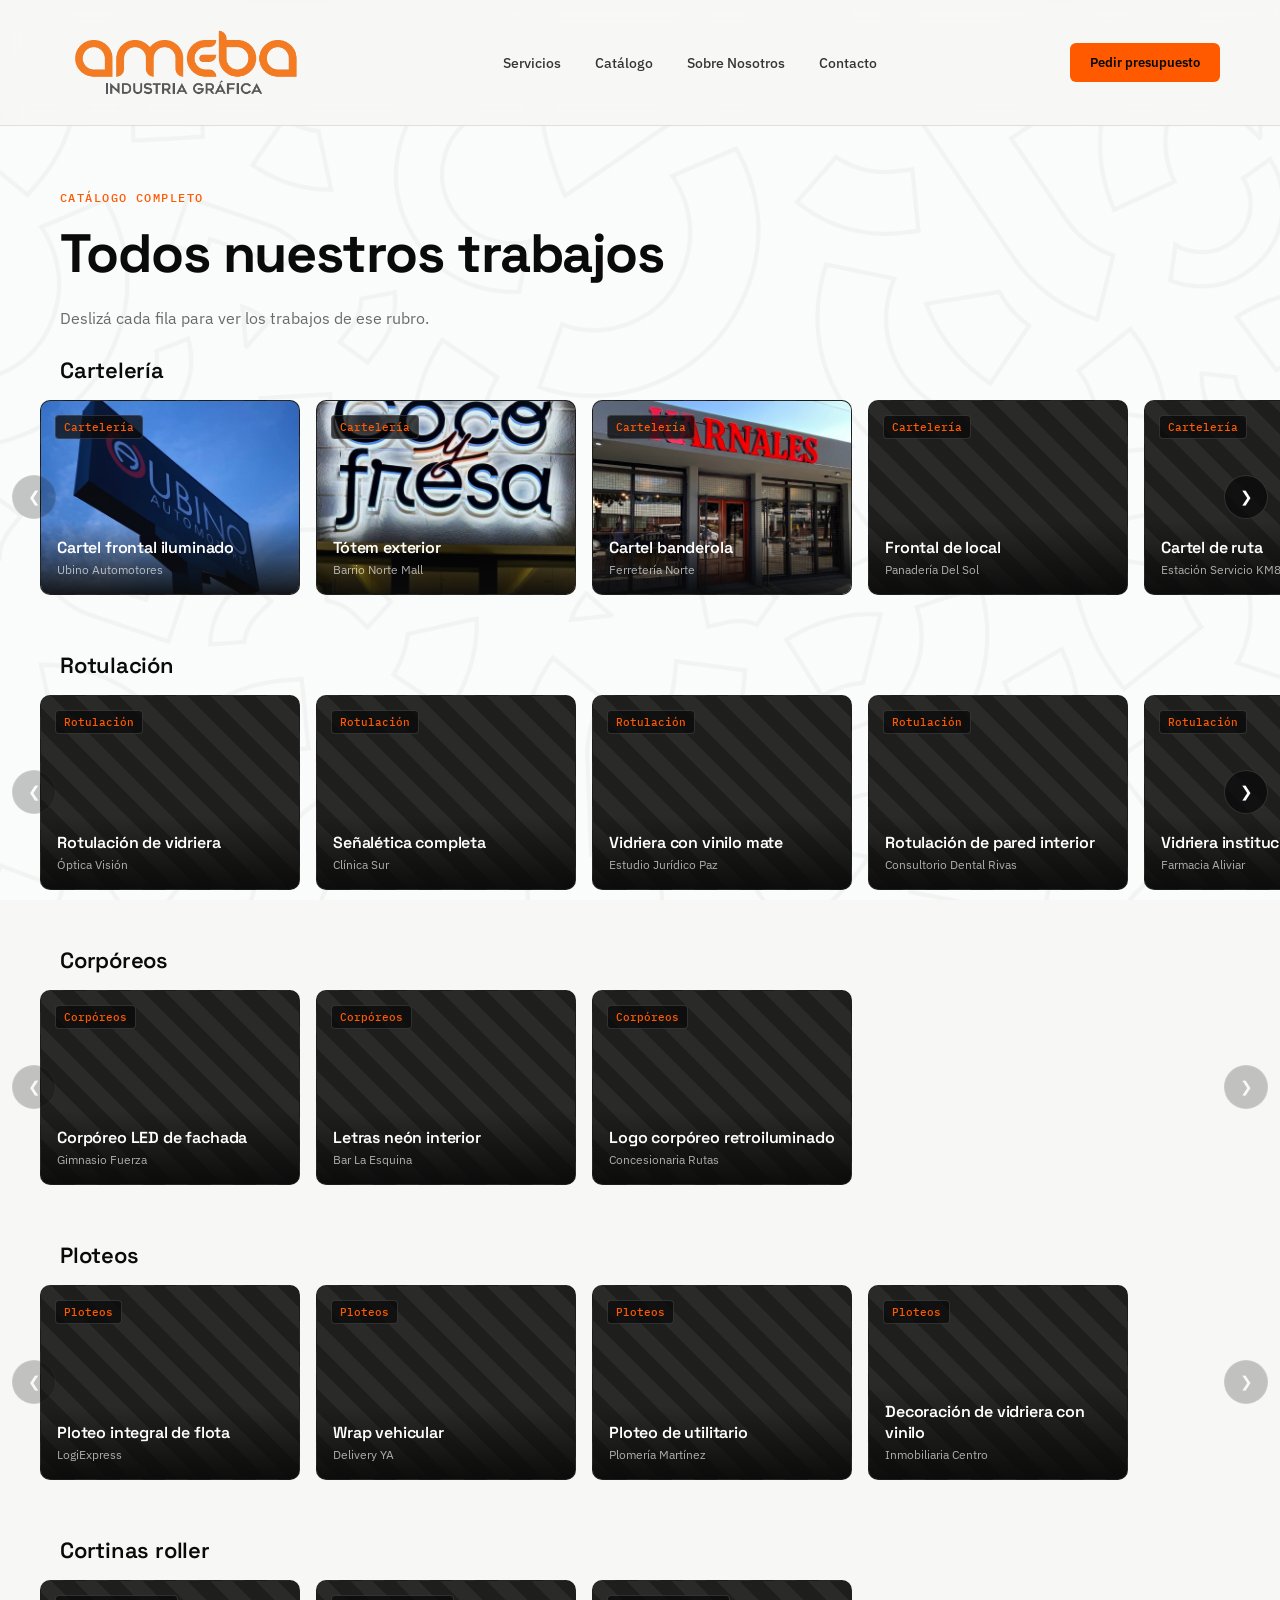
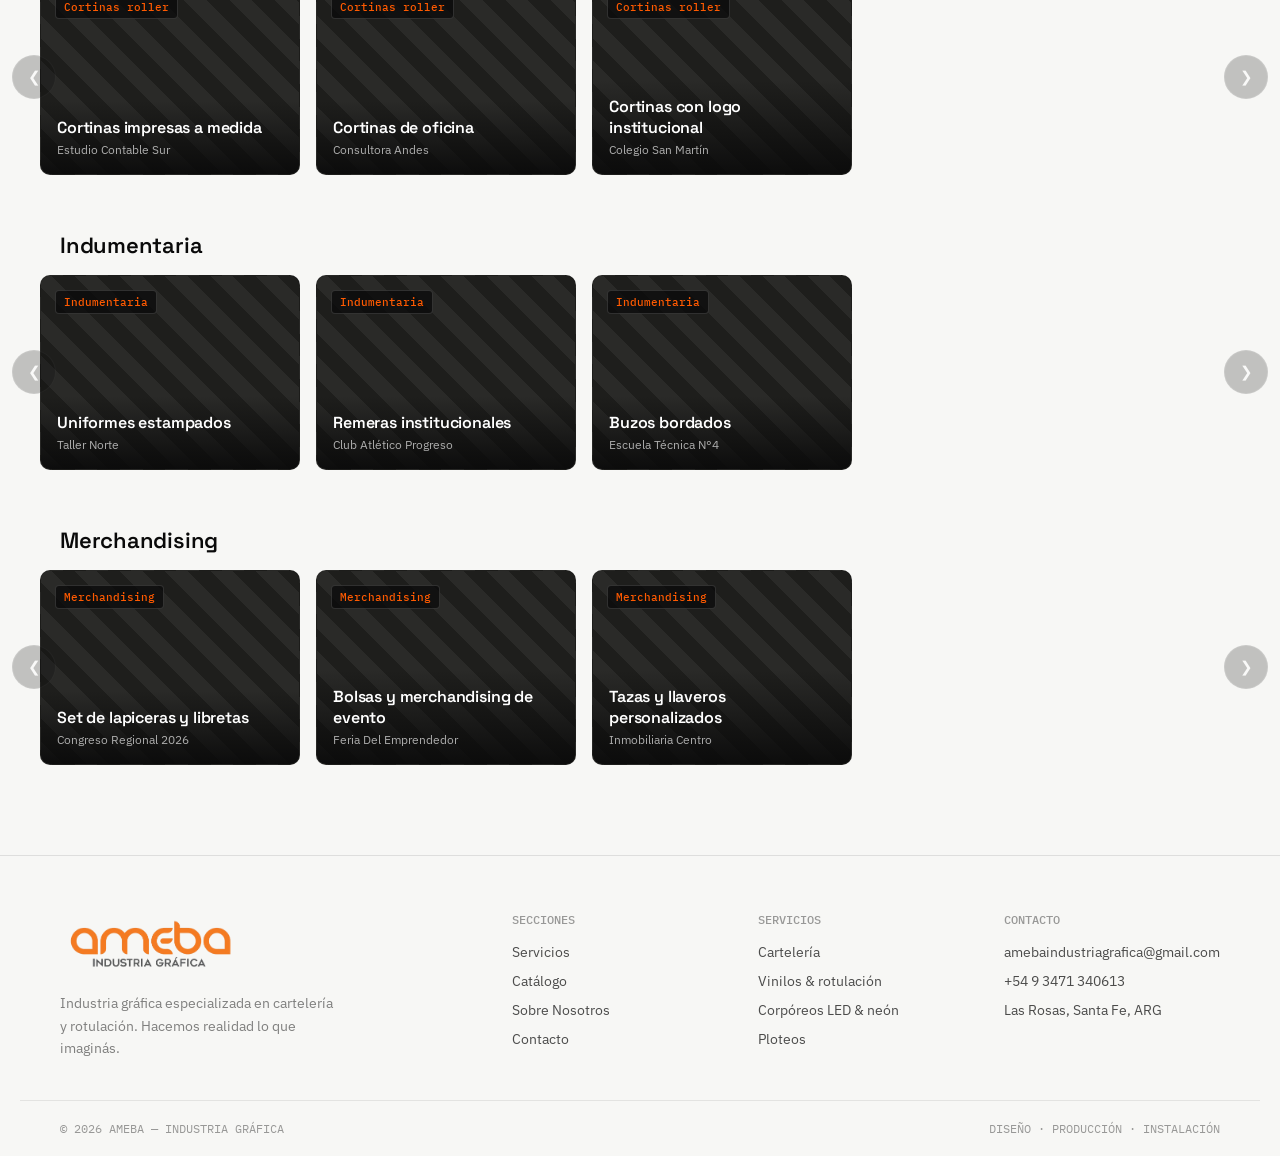
==== commit 8ac9c5ee: "mail en footer" ====
--- a/catalogo.html
+++ b/catalogo.html
@@ -390,7 +390,7 @@
       <div class="footer-col">
         <h5>CONTACTO</h5>
         <div class="items">
-          <span>hola@ameba.com.ar</span><span>+54 9 3471 340613</span><span>Las Rosas, Santa Fe, ARG</span>
+          <span>amebaindustriagrafica@gmail.com</span><span>+54 9 3471 340613</span><span>Las Rosas, Santa Fe, ARG</span>
         </div>
       </div>
     </div>
@@ -589,4 +589,4 @@
   </script>
 </body>
 
-</html>+</html>
--- a/styles.css
+++ b/styles.css
@@ -1125,4 +1125,4 @@
   .carrusel-arrow {
     display: flex
   }
-}+}
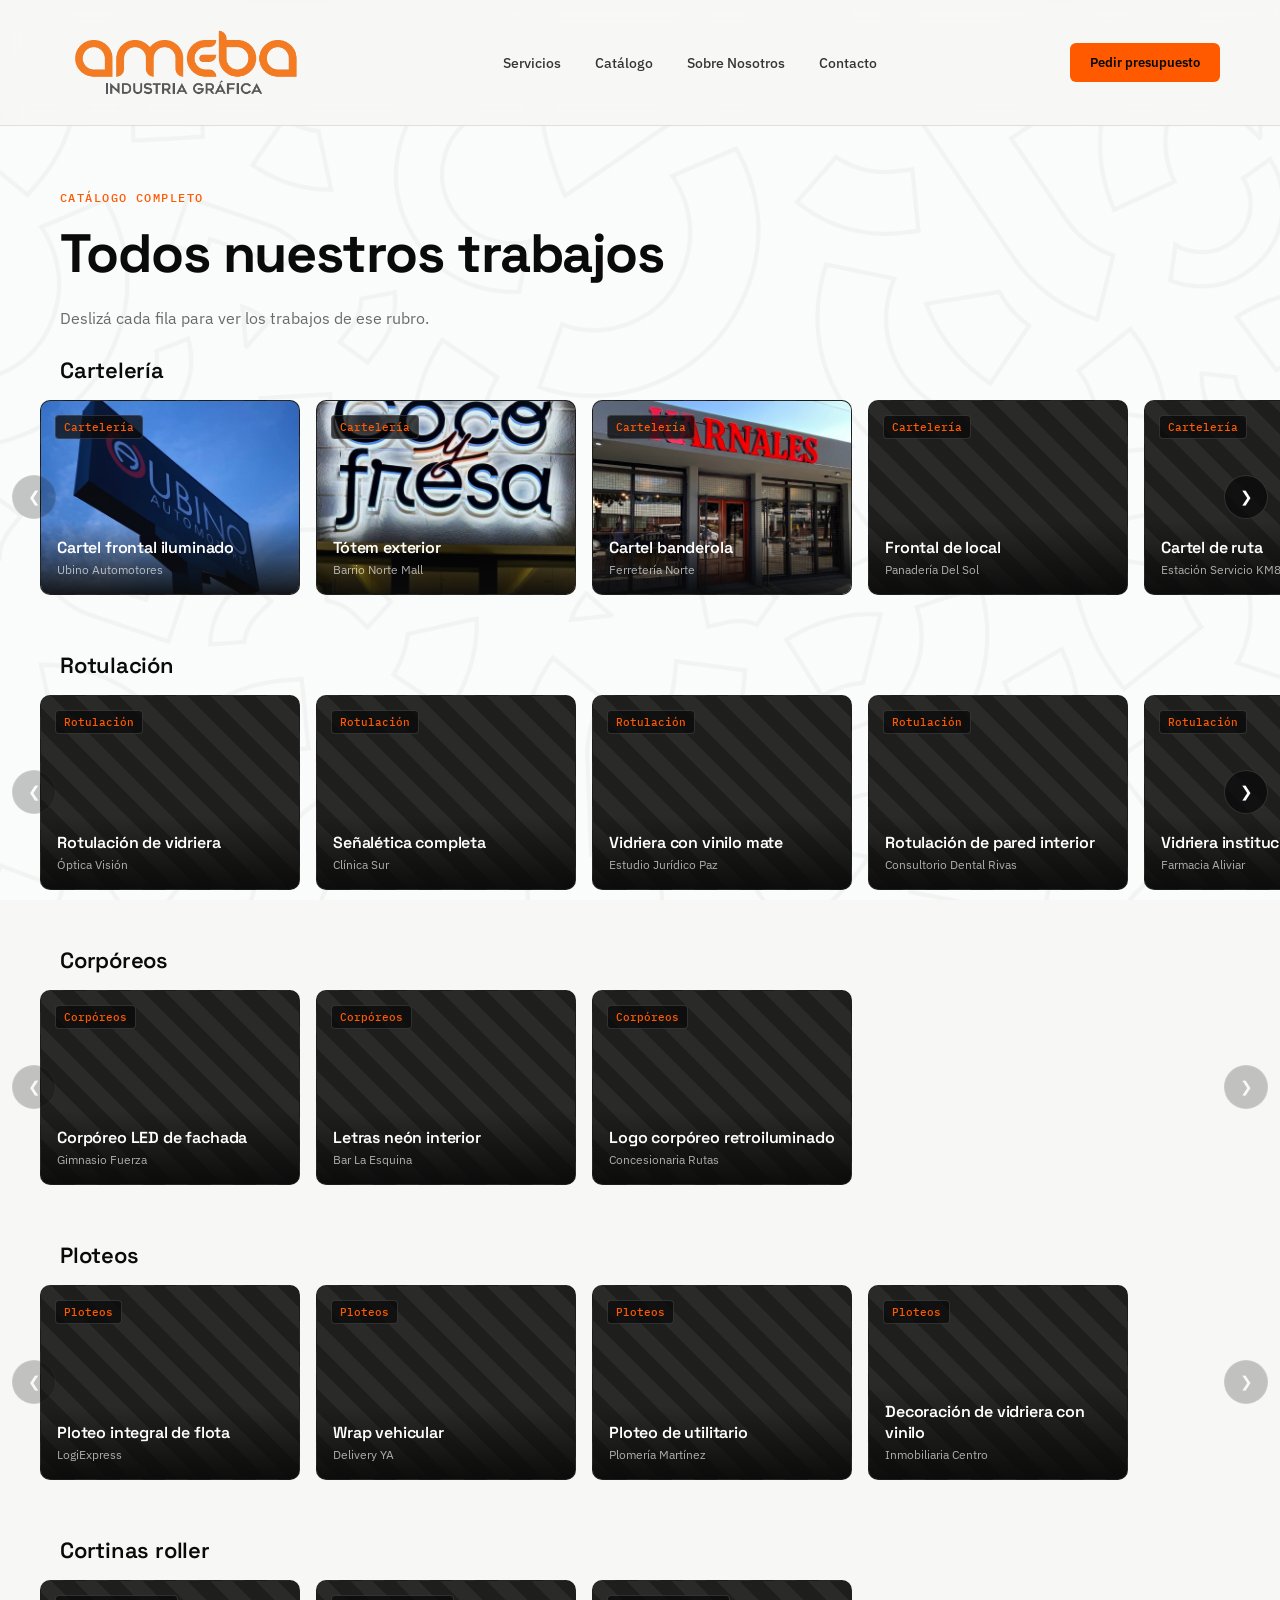
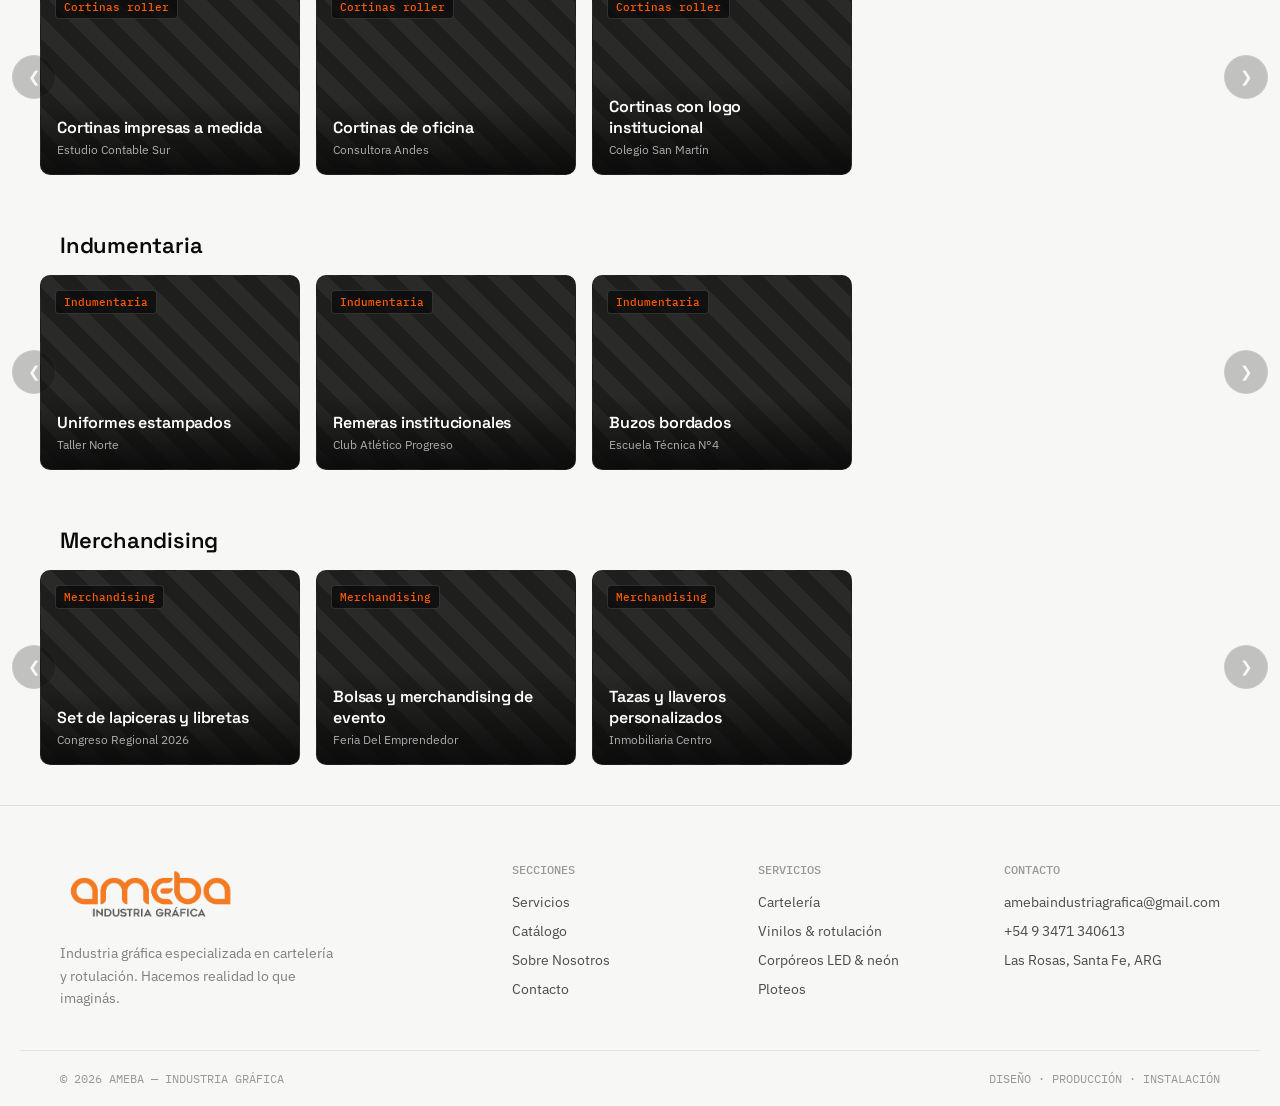
==== commit 7fe0e318: "12/8" ====
--- a/catalogo.html
+++ b/catalogo.html
@@ -1,592 +1,677 @@
 <!doctype html>
 <html lang="es">
-
-<head>
-  <meta charset="UTF-8" />
-  <meta name="viewport" content="width=device-width, initial-scale=1.0" />
-  <title>Catálogo completo — Ameba | Industria Gráfica</title>
-  <meta name="description"
-    content="Catálogo completo de trabajos de Ameba: cartelería, rotulación, corpóreos LED y neón, ploteos, cortinas roller, indumentaria y merchandising." />
-  <link rel="preconnect" href="https://fonts.googleapis.com" />
-  <link rel="preconnect" href="https://fonts.gstatic.com" crossorigin />
-  <link
-    href="https://fonts.googleapis.com/css2?family=Space+Grotesk:wght@400;500;600;700&family=IBM+Plex+Mono:wght@400;500;600&family=IBM+Plex+Sans:wght@400;500;600;700&display=swap"
-    rel="stylesheet" />
-  <link rel="stylesheet" href="styles.css" />
-</head>
-
-<body>
-  <!-- ============ HEADER (igual al de index.html) ============ -->
-  <header>
-    <div class="wrap nav">
-      <a href="index.html#top" class="logo"><img src="./src/logo.png" alt="logo" /></a>
-      <nav class="nav-links" id="navLinks">
-        <a href="index.html#servicios">Servicios</a>
-        <a href="catalogo.html">Catálogo</a>
-        <a href="index.html#nosotros">Sobre Nosotros</a>
-        <a href="index.html#contacto">Contacto</a>
-      </nav>
-      <a href="index.html#contacto" class="nav-cta">Pedir presupuesto</a>
-      <button class="burger" id="burger" aria-label="Menú">
-        <span></span><span></span><span></span>
-      </button>
-    </div>
-  </header>
-
-  <!-- ============ INTRO ============ -->
-  <section style="padding-top: 64px">
-    <div class="wrap">
-      <div class="kicker">CATÁLOGO COMPLETO</div>
-      <h1 class="title display" style="font-size: clamp(34px, 5vw, 54px)">
-        Todos nuestros trabajos
-      </h1>
-      <p style="
+  <head>
+    <meta charset="UTF-8" />
+    <meta name="viewport" content="width=device-width, initial-scale=1.0" />
+    <title>Catálogo completo — Ameba | Industria Gráfica</title>
+    <meta
+      name="description"
+      content="Catálogo completo de trabajos de Ameba: cartelería, rotulación, corpóreos LED y neón, ploteos, cortinas roller, indumentaria y merchandising."
+    />
+    <link rel="preconnect" href="https://fonts.googleapis.com" />
+    <link rel="preconnect" href="https://fonts.gstatic.com" crossorigin />
+    <link
+      href="https://fonts.googleapis.com/css2?family=Space+Grotesk:wght@400;500;600;700&family=IBM+Plex+Mono:wght@400;500;600&family=IBM+Plex+Sans:wght@400;500;600;700&display=swap"
+      rel="stylesheet"
+    />
+    <link rel="stylesheet" href="styles.css" />
+    <link rel="icon" type="image/png" href="./src/favicon.png" />
+  </head>
+
+  <body>
+    <!-- ============ HEADER (igual al de index.html) ============ -->
+    <header>
+      <div class="wrap nav">
+        <a href="index.html#top" class="logo"
+          ><img src="./src/logo.png" alt="logo"
+        /></a>
+        <nav class="nav-links" id="navLinks">
+          <a href="index.html#servicios">Servicios</a>
+          <a href="catalogo.html">Catálogo</a>
+          <a href="index.html#nosotros">Sobre Nosotros</a>
+          <a href="index.html#contacto">Contacto</a>
+        </nav>
+        <a href="index.html#contacto" class="nav-cta">Pedir presupuesto</a>
+        <button class="burger" id="burger" aria-label="Menú">
+          <span></span><span></span><span></span>
+        </button>
+      </div>
+    </header>
+
+    <!-- ============ INTRO ============ -->
+    <section style="padding-top: 64px">
+      <div class="wrap">
+        <div class="kicker">CATÁLOGO COMPLETO</div>
+        <h1 class="title display" style="font-size: clamp(34px, 5vw, 54px)">
+          Todos nuestros trabajos
+        </h1>
+        <p
+          style="
             max-width: 460px;
             margin-top: 18px;
             color: var(--tx-60);
             font-size: 16px;
             line-height: 1.6;
-          ">
-        Deslizá cada fila para ver los trabajos de ese rubro.
-      </p>
-    </div>
-  </section>
-
-  <!--
+          "
+        >
+          Deslizá cada fila para ver los trabajos de ese rubro.
+        </p>
+      </div>
+    </section>
+
+    <!--
       PLACEHOLDER: cada .obra-card es un trabajo. Para poner una foto real,
       agregar dentro del div (antes del h4): <img src="fotos/nombre.jpg" alt="" />
       No hace falta agregarle estilo, la clase .obra-card ya la hace cubrir la
       tarjeta entera automáticamente.
     -->
 
-  <!-- ============ CATÁLOGO POR RUBRO (carruseles) ============ -->
-  <section style="padding-top: 24px">
-    <!-- Cartelería -->
-    <div class="catalogo-cat">
-      <div class="wrap">
-        <h3 class="catalogo-cat-title">Cartelería</h3>
-      </div>
-      <div class="carrusel-wrap">
-        <div class="carrusel">
-          <div class="carrusel-track">
-            <div class="obra-card">
-              <img src="./src/2ubino.jpg" alt="" />
-              <div class="cat">Cartelería</div>
-              <div class="meta">
-                <h4>Cartel frontal iluminado</h4>
-                <span>Ubino Automotores</span>
+    <!-- ============ CATÁLOGO POR RUBRO (carruseles) ============ -->
+    <section style="padding-top: 24px">
+      <!-- Cartelería -->
+      <div class="catalogo-cat">
+        <div class="wrap">
+          <h3 class="catalogo-cat-title">Cartelería</h3>
+        </div>
+        <div class="carrusel-wrap">
+          <div class="carrusel">
+            <div class="carrusel-track">
+              <div class="obra-card">
+                <img src="./src/2ubino.jpg" alt="" />
+                <div class="cat">Cartelería</div>
+                <div class="meta">
+                  <h4>Cartel frontal iluminado</h4>
+                  <span>Ubino Automotores</span>
+                </div>
+              </div>
+              <div class="obra-card">
+                <img src="./src/cocoyfresa.jpg" alt="" />
+                <div class="cat">Cartelería</div>
+                <div class="meta">
+                  <h4>Tótem exterior</h4>
+                  <span>Barrio Norte Mall</span>
+                </div>
+              </div>
+              <div class="obra-card">
+                <img src="./src/karnales.jpg" alt="" />
+                <div class="cat">Cartelería</div>
+                <div class="meta">
+                  <h4>Cartel banderola</h4>
+                  <span>Ferretería Norte</span>
+                </div>
+              </div>
+              <div class="obra-card">
+                <div class="cat">Cartelería</div>
+                <div class="meta">
+                  <h4>Frontal de local</h4>
+                  <span>Panadería Del Sol</span>
+                </div>
+              </div>
+              <div class="obra-card">
+                <div class="cat">Cartelería</div>
+                <div class="meta">
+                  <h4>Cartel de ruta</h4>
+                  <span>Estación Servicio KM8</span>
+                </div>
+              </div>
+              <div class="obra-card">
+                <div class="cat">Cartelería</div>
+                <div class="meta">
+                  <h4>Señal de acceso</h4>
+                  <span>Complejo Industrial Este</span>
+                </div>
               </div>
             </div>
-            <div class="obra-card">
-              <img src="./src/cocoyfresa.jpg" alt="" />
-              <div class="cat">Cartelería</div>
-              <div class="meta">
-                <h4>Tótem exterior</h4>
-                <span>Barrio Norte Mall</span>
+          </div>
+          <button
+            class="carrusel-arrow carrusel-prev"
+            aria-label="Ver anteriores"
+          >
+            &#10094;
+          </button>
+          <button
+            class="carrusel-arrow carrusel-next"
+            aria-label="Ver siguientes"
+          >
+            &#10095;
+          </button>
+        </div>
+      </div>
+
+      <!-- Rotulación -->
+      <div class="catalogo-cat">
+        <div class="wrap">
+          <h3 class="catalogo-cat-title">Rotulación</h3>
+        </div>
+        <div class="carrusel-wrap">
+          <div class="carrusel">
+            <div class="carrusel-track">
+              <div class="obra-card">
+                <div class="cat">Rotulación</div>
+                <div class="meta">
+                  <h4>Rotulación de vidriera</h4>
+                  <span>Óptica Visión</span>
+                </div>
+              </div>
+              <div class="obra-card">
+                <div class="cat">Rotulación</div>
+                <div class="meta">
+                  <h4>Señalética completa</h4>
+                  <span>Clínica Sur</span>
+                </div>
+              </div>
+              <div class="obra-card">
+                <div class="cat">Rotulación</div>
+                <div class="meta">
+                  <h4>Vidriera con vinilo mate</h4>
+                  <span>Estudio Jurídico Paz</span>
+                </div>
+              </div>
+              <div class="obra-card">
+                <div class="cat">Rotulación</div>
+                <div class="meta">
+                  <h4>Rotulación de pared interior</h4>
+                  <span>Consultorio Dental Rivas</span>
+                </div>
+              </div>
+              <div class="obra-card">
+                <div class="cat">Rotulación</div>
+                <div class="meta">
+                  <h4>Vidriera institucional</h4>
+                  <span>Farmacia Aliviar</span>
+                </div>
               </div>
             </div>
-            <div class="obra-card">
-              <img src="./src/karnales.jpg" alt="" />
-              <div class="cat">Cartelería</div>
-              <div class="meta">
-                <h4>Cartel banderola</h4>
-                <span>Ferretería Norte</span>
+          </div>
+          <button
+            class="carrusel-arrow carrusel-prev"
+            aria-label="Ver anteriores"
+          >
+            &#10094;
+          </button>
+          <button
+            class="carrusel-arrow carrusel-next"
+            aria-label="Ver siguientes"
+          >
+            &#10095;
+          </button>
+        </div>
+      </div>
+
+      <!-- Corpóreos -->
+      <div class="catalogo-cat">
+        <div class="wrap">
+          <h3 class="catalogo-cat-title">Corpóreos</h3>
+        </div>
+        <div class="carrusel-wrap">
+          <div class="carrusel">
+            <div class="carrusel-track">
+              <div class="obra-card">
+                <div class="cat">Corpóreos</div>
+                <div class="meta">
+                  <h4>Corpóreo LED de fachada</h4>
+                  <span>Gimnasio Fuerza</span>
+                </div>
+              </div>
+              <div class="obra-card">
+                <div class="cat">Corpóreos</div>
+                <div class="meta">
+                  <h4>Letras neón interior</h4>
+                  <span>Bar La Esquina</span>
+                </div>
+              </div>
+              <div class="obra-card">
+                <div class="cat">Corpóreos</div>
+                <div class="meta">
+                  <h4>Logo corpóreo retroiluminado</h4>
+                  <span>Concesionaria Rutas</span>
+                </div>
               </div>
             </div>
-            <div class="obra-card">
-              <div class="cat">Cartelería</div>
-              <div class="meta">
-                <h4>Frontal de local</h4>
-                <span>Panadería Del Sol</span>
+          </div>
+          <button
+            class="carrusel-arrow carrusel-prev"
+            aria-label="Ver anteriores"
+          >
+            &#10094;
+          </button>
+          <button
+            class="carrusel-arrow carrusel-next"
+            aria-label="Ver siguientes"
+          >
+            &#10095;
+          </button>
+        </div>
+      </div>
+
+      <!-- Ploteos -->
+      <div class="catalogo-cat">
+        <div class="wrap">
+          <h3 class="catalogo-cat-title">Ploteos</h3>
+        </div>
+        <div class="carrusel-wrap">
+          <div class="carrusel">
+            <div class="carrusel-track">
+              <div class="obra-card">
+                <div class="cat">Ploteos</div>
+                <div class="meta">
+                  <h4>Ploteo integral de flota</h4>
+                  <span>LogiExpress</span>
+                </div>
+              </div>
+              <div class="obra-card">
+                <div class="cat">Ploteos</div>
+                <div class="meta">
+                  <h4>Wrap vehicular</h4>
+                  <span>Delivery YA</span>
+                </div>
+              </div>
+              <div class="obra-card">
+                <div class="cat">Ploteos</div>
+                <div class="meta">
+                  <h4>Ploteo de utilitario</h4>
+                  <span>Plomería Martínez</span>
+                </div>
+              </div>
+              <div class="obra-card">
+                <div class="cat">Ploteos</div>
+                <div class="meta">
+                  <h4>Decoración de vidriera con vinilo</h4>
+                  <span>Inmobiliaria Centro</span>
+                </div>
               </div>
             </div>
-            <div class="obra-card">
-              <div class="cat">Cartelería</div>
-              <div class="meta">
-                <h4>Cartel de ruta</h4>
-                <span>Estación Servicio KM8</span>
+          </div>
+          <button
+            class="carrusel-arrow carrusel-prev"
+            aria-label="Ver anteriores"
+          >
+            &#10094;
+          </button>
+          <button
+            class="carrusel-arrow carrusel-next"
+            aria-label="Ver siguientes"
+          >
+            &#10095;
+          </button>
+        </div>
+      </div>
+
+      <!-- Cortinas roller -->
+      <div class="catalogo-cat">
+        <div class="wrap">
+          <h3 class="catalogo-cat-title">Cortinas roller</h3>
+        </div>
+        <div class="carrusel-wrap">
+          <div class="carrusel">
+            <div class="carrusel-track">
+              <div class="obra-card">
+                <div class="cat">Cortinas roller</div>
+                <div class="meta">
+                  <h4>Cortinas impresas a medida</h4>
+                  <span>Estudio Contable Sur</span>
+                </div>
+              </div>
+              <div class="obra-card">
+                <div class="cat">Cortinas roller</div>
+                <div class="meta">
+                  <h4>Cortinas de oficina</h4>
+                  <span>Consultora Andes</span>
+                </div>
+              </div>
+              <div class="obra-card">
+                <div class="cat">Cortinas roller</div>
+                <div class="meta">
+                  <h4>Cortinas con logo institucional</h4>
+                  <span>Colegio San Martín</span>
+                </div>
               </div>
             </div>
-            <div class="obra-card">
-              <div class="cat">Cartelería</div>
-              <div class="meta">
-                <h4>Señal de acceso</h4>
-                <span>Complejo Industrial Este</span>
+          </div>
+          <button
+            class="carrusel-arrow carrusel-prev"
+            aria-label="Ver anteriores"
+          >
+            &#10094;
+          </button>
+          <button
+            class="carrusel-arrow carrusel-next"
+            aria-label="Ver siguientes"
+          >
+            &#10095;
+          </button>
+        </div>
+      </div>
+
+      <!-- Indumentaria -->
+      <div class="catalogo-cat">
+        <div class="wrap">
+          <h3 class="catalogo-cat-title">Indumentaria</h3>
+        </div>
+        <div class="carrusel-wrap">
+          <div class="carrusel">
+            <div class="carrusel-track">
+              <div class="obra-card">
+                <div class="cat">Indumentaria</div>
+                <div class="meta">
+                  <h4>Uniformes estampados</h4>
+                  <span>Taller Norte</span>
+                </div>
+              </div>
+              <div class="obra-card">
+                <div class="cat">Indumentaria</div>
+                <div class="meta">
+                  <h4>Remeras institucionales</h4>
+                  <span>Club Atlético Progreso</span>
+                </div>
+              </div>
+              <div class="obra-card">
+                <div class="cat">Indumentaria</div>
+                <div class="meta">
+                  <h4>Buzos bordados</h4>
+                  <span>Escuela Técnica N°4</span>
+                </div>
               </div>
             </div>
           </div>
-        </div>
-        <button class="carrusel-arrow carrusel-prev" aria-label="Ver anteriores">&#10094;</button>
-        <button class="carrusel-arrow carrusel-next" aria-label="Ver siguientes">&#10095;</button>
-      </div>
+          <button
+            class="carrusel-arrow carrusel-prev"
+            aria-label="Ver anteriores"
+          >
+            &#10094;
+          </button>
+          <button
+            class="carrusel-arrow carrusel-next"
+            aria-label="Ver siguientes"
+          >
+            &#10095;
+          </button>
+        </div>
+      </div>
+
+      <!-- Merchandising -->
+      <div class="catalogo-cat" style="margin-bottom: 0">
+        <div class="wrap">
+          <h3 class="catalogo-cat-title">Merchandising</h3>
+        </div>
+        <div class="carrusel-wrap">
+          <div class="carrusel">
+            <div class="carrusel-track">
+              <div class="obra-card">
+                <div class="cat">Merchandising</div>
+                <div class="meta">
+                  <h4>Set de lapiceras y libretas</h4>
+                  <span>Congreso Regional 2026</span>
+                </div>
+              </div>
+              <div class="obra-card">
+                <div class="cat">Merchandising</div>
+                <div class="meta">
+                  <h4>Bolsas y merchandising de evento</h4>
+                  <span>Feria Del Emprendedor</span>
+                </div>
+              </div>
+              <div class="obra-card">
+                <div class="cat">Merchandising</div>
+                <div class="meta">
+                  <h4>Tazas y llaveros personalizados</h4>
+                  <span>Inmobiliaria Centro</span>
+                </div>
+              </div>
+            </div>
+          </div>
+          <button
+            class="carrusel-arrow carrusel-prev"
+            aria-label="Ver anteriores"
+          >
+            &#10094;
+          </button>
+          <button
+            class="carrusel-arrow carrusel-next"
+            aria-label="Ver siguientes"
+          >
+            &#10095;
+          </button>
+        </div>
+      </div>
+    </section>
+
+    <!-- ============ FOOTER (igual al de index.html) ============ -->
+    <footer>
+      <div class="wrap footer-grid">
+        <div>
+          <div class="footer-logo">
+            <img src="./src/logo.png" alt="logo" style="width: 180px" />
+          </div>
+          <p>
+            Industria gráfica especializada en cartelería y rotulación. Hacemos
+            realidad lo que imaginás.
+          </p>
+        </div>
+        <div class="footer-col">
+          <h5>SECCIONES</h5>
+          <div class="items">
+            <a href="index.html#servicios">Servicios</a>
+            <a href="catalogo.html">Catálogo</a>
+            <a href="index.html#nosotros">Sobre Nosotros</a>
+            <a href="index.html#contacto">Contacto</a>
+          </div>
+        </div>
+        <div class="footer-col">
+          <h5>SERVICIOS</h5>
+          <div class="items">
+            <span>Cartelería</span><span>Vinilos &amp; rotulación</span
+            ><span>Corpóreos LED &amp; neón</span><span>Ploteos</span>
+          </div>
+        </div>
+        <div class="footer-col">
+          <h5>CONTACTO</h5>
+          <div class="items">
+            <span>amebaindustriagrafica@gmail.com</span
+            ><span>+54 9 3471 340613</span><span>Las Rosas, Santa Fe, ARG</span>
+          </div>
+        </div>
+      </div>
+      <div class="wrap footer-bottom">
+        <span>© 2026 AMEBA — INDUSTRIA GRÁFICA</span>
+        <span>DISEÑO · PRODUCCIÓN · INSTALACIÓN</span>
+      </div>
+    </footer>
+
+    <!-- ============ LIGHTBOX (visor de fotos) ============ -->
+    <div class="lightbox" id="lightbox" aria-hidden="true">
+      <button class="lightbox-close" id="lightboxClose" aria-label="Cerrar">
+        &times;
+      </button>
+      <button
+        class="lightbox-arrow lightbox-prev"
+        id="lightboxPrev"
+        aria-label="Foto anterior"
+      >
+        &#10094;
+      </button>
+      <div class="lightbox-content">
+        <img id="lightboxImg" src="" alt="" />
+        <div class="lightbox-caption">
+          <h4 id="lightboxTitle"></h4>
+          <span id="lightboxSubtitle"></span>
+        </div>
+      </div>
+      <button
+        class="lightbox-arrow lightbox-next"
+        id="lightboxNext"
+        aria-label="Foto siguiente"
+      >
+        &#10095;
+      </button>
     </div>
 
-    <!-- Rotulación -->
-    <div class="catalogo-cat">
-      <div class="wrap">
-        <h3 class="catalogo-cat-title">Rotulación</h3>
-      </div>
-      <div class="carrusel-wrap">
-        <div class="carrusel">
-          <div class="carrusel-track">
-            <div class="obra-card">
-              <div class="cat">Rotulación</div>
-              <div class="meta">
-                <h4>Rotulación de vidriera</h4>
-                <span>Óptica Visión</span>
-              </div>
-            </div>
-            <div class="obra-card">
-              <div class="cat">Rotulación</div>
-              <div class="meta">
-                <h4>Señalética completa</h4>
-                <span>Clínica Sur</span>
-              </div>
-            </div>
-            <div class="obra-card">
-              <div class="cat">Rotulación</div>
-              <div class="meta">
-                <h4>Vidriera con vinilo mate</h4>
-                <span>Estudio Jurídico Paz</span>
-              </div>
-            </div>
-            <div class="obra-card">
-              <div class="cat">Rotulación</div>
-              <div class="meta">
-                <h4>Rotulación de pared interior</h4>
-                <span>Consultorio Dental Rivas</span>
-              </div>
-            </div>
-            <div class="obra-card">
-              <div class="cat">Rotulación</div>
-              <div class="meta">
-                <h4>Vidriera institucional</h4>
-                <span>Farmacia Aliviar</span>
-              </div>
-            </div>
-          </div>
-        </div>
-        <button class="carrusel-arrow carrusel-prev" aria-label="Ver anteriores">&#10094;</button>
-        <button class="carrusel-arrow carrusel-next" aria-label="Ver siguientes">&#10095;</button>
-      </div>
-    </div>
-
-    <!-- Corpóreos -->
-    <div class="catalogo-cat">
-      <div class="wrap">
-        <h3 class="catalogo-cat-title">Corpóreos</h3>
-      </div>
-      <div class="carrusel-wrap">
-        <div class="carrusel">
-          <div class="carrusel-track">
-            <div class="obra-card">
-              <div class="cat">Corpóreos</div>
-              <div class="meta">
-                <h4>Corpóreo LED de fachada</h4>
-                <span>Gimnasio Fuerza</span>
-              </div>
-            </div>
-            <div class="obra-card">
-              <div class="cat">Corpóreos</div>
-              <div class="meta">
-                <h4>Letras neón interior</h4>
-                <span>Bar La Esquina</span>
-              </div>
-            </div>
-            <div class="obra-card">
-              <div class="cat">Corpóreos</div>
-              <div class="meta">
-                <h4>Logo corpóreo retroiluminado</h4>
-                <span>Concesionaria Rutas</span>
-              </div>
-            </div>
-          </div>
-        </div>
-        <button class="carrusel-arrow carrusel-prev" aria-label="Ver anteriores">&#10094;</button>
-        <button class="carrusel-arrow carrusel-next" aria-label="Ver siguientes">&#10095;</button>
-      </div>
-    </div>
-
-    <!-- Ploteos -->
-    <div class="catalogo-cat">
-      <div class="wrap">
-        <h3 class="catalogo-cat-title">Ploteos</h3>
-      </div>
-      <div class="carrusel-wrap">
-        <div class="carrusel">
-          <div class="carrusel-track">
-            <div class="obra-card">
-              <div class="cat">Ploteos</div>
-              <div class="meta">
-                <h4>Ploteo integral de flota</h4>
-                <span>LogiExpress</span>
-              </div>
-            </div>
-            <div class="obra-card">
-              <div class="cat">Ploteos</div>
-              <div class="meta">
-                <h4>Wrap vehicular</h4>
-                <span>Delivery YA</span>
-              </div>
-            </div>
-            <div class="obra-card">
-              <div class="cat">Ploteos</div>
-              <div class="meta">
-                <h4>Ploteo de utilitario</h4>
-                <span>Plomería Martínez</span>
-              </div>
-            </div>
-            <div class="obra-card">
-              <div class="cat">Ploteos</div>
-              <div class="meta">
-                <h4>Decoración de vidriera con vinilo</h4>
-                <span>Inmobiliaria Centro</span>
-              </div>
-            </div>
-          </div>
-        </div>
-        <button class="carrusel-arrow carrusel-prev" aria-label="Ver anteriores">&#10094;</button>
-        <button class="carrusel-arrow carrusel-next" aria-label="Ver siguientes">&#10095;</button>
-      </div>
-    </div>
-
-    <!-- Cortinas roller -->
-    <div class="catalogo-cat">
-      <div class="wrap">
-        <h3 class="catalogo-cat-title">Cortinas roller</h3>
-      </div>
-      <div class="carrusel-wrap">
-        <div class="carrusel">
-          <div class="carrusel-track">
-            <div class="obra-card">
-              <div class="cat">Cortinas roller</div>
-              <div class="meta">
-                <h4>Cortinas impresas a medida</h4>
-                <span>Estudio Contable Sur</span>
-              </div>
-            </div>
-            <div class="obra-card">
-              <div class="cat">Cortinas roller</div>
-              <div class="meta">
-                <h4>Cortinas de oficina</h4>
-                <span>Consultora Andes</span>
-              </div>
-            </div>
-            <div class="obra-card">
-              <div class="cat">Cortinas roller</div>
-              <div class="meta">
-                <h4>Cortinas con logo institucional</h4>
-                <span>Colegio San Martín</span>
-              </div>
-            </div>
-          </div>
-        </div>
-        <button class="carrusel-arrow carrusel-prev" aria-label="Ver anteriores">&#10094;</button>
-        <button class="carrusel-arrow carrusel-next" aria-label="Ver siguientes">&#10095;</button>
-      </div>
-    </div>
-
-    <!-- Indumentaria -->
-    <div class="catalogo-cat">
-      <div class="wrap">
-        <h3 class="catalogo-cat-title">Indumentaria</h3>
-      </div>
-      <div class="carrusel-wrap">
-        <div class="carrusel">
-          <div class="carrusel-track">
-            <div class="obra-card">
-              <div class="cat">Indumentaria</div>
-              <div class="meta">
-                <h4>Uniformes estampados</h4>
-                <span>Taller Norte</span>
-              </div>
-            </div>
-            <div class="obra-card">
-              <div class="cat">Indumentaria</div>
-              <div class="meta">
-                <h4>Remeras institucionales</h4>
-                <span>Club Atlético Progreso</span>
-              </div>
-            </div>
-            <div class="obra-card">
-              <div class="cat">Indumentaria</div>
-              <div class="meta">
-                <h4>Buzos bordados</h4>
-                <span>Escuela Técnica N°4</span>
-              </div>
-            </div>
-          </div>
-        </div>
-        <button class="carrusel-arrow carrusel-prev" aria-label="Ver anteriores">&#10094;</button>
-        <button class="carrusel-arrow carrusel-next" aria-label="Ver siguientes">&#10095;</button>
-      </div>
-    </div>
-
-    <!-- Merchandising -->
-    <div class="catalogo-cat" style="margin-bottom: 0">
-      <div class="wrap">
-        <h3 class="catalogo-cat-title">Merchandising</h3>
-      </div>
-      <div class="carrusel-wrap">
-        <div class="carrusel">
-          <div class="carrusel-track">
-            <div class="obra-card">
-              <div class="cat">Merchandising</div>
-              <div class="meta">
-                <h4>Set de lapiceras y libretas</h4>
-                <span>Congreso Regional 2026</span>
-              </div>
-            </div>
-            <div class="obra-card">
-              <div class="cat">Merchandising</div>
-              <div class="meta">
-                <h4>Bolsas y merchandising de evento</h4>
-                <span>Feria Del Emprendedor</span>
-              </div>
-            </div>
-            <div class="obra-card">
-              <div class="cat">Merchandising</div>
-              <div class="meta">
-                <h4>Tazas y llaveros personalizados</h4>
-                <span>Inmobiliaria Centro</span>
-              </div>
-            </div>
-          </div>
-        </div>
-        <button class="carrusel-arrow carrusel-prev" aria-label="Ver anteriores">&#10094;</button>
-        <button class="carrusel-arrow carrusel-next" aria-label="Ver siguientes">&#10095;</button>
-      </div>
-    </div>
-  </section>
-
-  <!-- ============ FOOTER (igual al de index.html) ============ -->
-  <footer>
-    <div class="wrap footer-grid">
-      <div>
-        <div class="footer-logo">
-          <img src="./src/logo.png" alt="logo" style="width: 180px" />
-        </div>
-        <p>
-          Industria gráfica especializada en cartelería y rotulación. Hacemos
-          realidad lo que imaginás.
-        </p>
-      </div>
-      <div class="footer-col">
-        <h5>SECCIONES</h5>
-        <div class="items">
-          <a href="index.html#servicios">Servicios</a>
-          <a href="catalogo.html">Catálogo</a>
-          <a href="index.html#nosotros">Sobre Nosotros</a>
-          <a href="index.html#contacto">Contacto</a>
-        </div>
-      </div>
-      <div class="footer-col">
-        <h5>SERVICIOS</h5>
-        <div class="items">
-          <span>Cartelería</span><span>Vinilos &amp; rotulación</span><span>Corpóreos LED &amp;
-            neón</span><span>Ploteos</span>
-        </div>
-      </div>
-      <div class="footer-col">
-        <h5>CONTACTO</h5>
-        <div class="items">
-          <span>amebaindustriagrafica@gmail.com</span><span>+54 9 3471 340613</span><span>Las Rosas, Santa Fe, ARG</span>
-        </div>
-      </div>
-    </div>
-    <div class="wrap footer-bottom">
-      <span>© 2026 AMEBA — INDUSTRIA GRÁFICA</span>
-      <span>DISEÑO · PRODUCCIÓN · INSTALACIÓN</span>
-    </div>
-  </footer>
-
-  <!-- ============ LIGHTBOX (visor de fotos) ============ -->
-  <div class="lightbox" id="lightbox" aria-hidden="true">
-    <button class="lightbox-close" id="lightboxClose" aria-label="Cerrar">
-      &times;
-    </button>
-    <button class="lightbox-arrow lightbox-prev" id="lightboxPrev" aria-label="Foto anterior">
-      &#10094;
-    </button>
-    <div class="lightbox-content">
-      <img id="lightboxImg" src="" alt="" />
-      <div class="lightbox-caption">
-        <h4 id="lightboxTitle"></h4>
-        <span id="lightboxSubtitle"></span>
-      </div>
-    </div>
-    <button class="lightbox-arrow lightbox-next" id="lightboxNext" aria-label="Foto siguiente">
-      &#10095;
-    </button>
-  </div>
-
-  <script>
-    // Menú mobile (igual que en index.html)
-    var burger = document.getElementById("burger");
-    var navLinks = document.getElementById("navLinks");
-    burger.addEventListener("click", function () {
-      navLinks.classList.toggle("open");
-    });
-    navLinks.querySelectorAll("a").forEach(function (a) {
-      a.addEventListener("click", function () {
-        navLinks.classList.remove("open");
+    <script>
+      // Menú mobile (igual que en index.html)
+      var burger = document.getElementById("burger");
+      var navLinks = document.getElementById("navLinks");
+      burger.addEventListener("click", function () {
+        navLinks.classList.toggle("open");
       });
-    });
-
-    // Visor de fotos (lightbox) con flechas por sección
-    (function () {
-      var lightbox = document.getElementById("lightbox");
-      var lightboxImg = document.getElementById("lightboxImg");
-      var lightboxTitle = document.getElementById("lightboxTitle");
-      var lightboxSubtitle = document.getElementById("lightboxSubtitle");
-      var closeBtn = document.getElementById("lightboxClose");
-      var prevBtn = document.getElementById("lightboxPrev");
-      var nextBtn = document.getElementById("lightboxNext");
-
-      var currentPhotos = [];
-      var currentIndex = 0;
-
-      function showPhoto() {
-        var photo = currentPhotos[currentIndex];
-        lightboxImg.src = photo.src;
-        lightboxImg.alt = photo.title || "";
-        lightboxTitle.textContent = photo.title || "";
-        lightboxSubtitle.textContent = photo.subtitle || "";
+      navLinks.querySelectorAll("a").forEach(function (a) {
+        a.addEventListener("click", function () {
+          navLinks.classList.remove("open");
+        });
+      });
+
+      // Visor de fotos (lightbox) con flechas por sección
+      (function () {
+        var lightbox = document.getElementById("lightbox");
+        var lightboxImg = document.getElementById("lightboxImg");
+        var lightboxTitle = document.getElementById("lightboxTitle");
+        var lightboxSubtitle = document.getElementById("lightboxSubtitle");
+        var closeBtn = document.getElementById("lightboxClose");
+        var prevBtn = document.getElementById("lightboxPrev");
+        var nextBtn = document.getElementById("lightboxNext");
+
+        var currentPhotos = [];
+        var currentIndex = 0;
+
+        function showPhoto() {
+          var photo = currentPhotos[currentIndex];
+          lightboxImg.src = photo.src;
+          lightboxImg.alt = photo.title || "";
+          lightboxTitle.textContent = photo.title || "";
+          lightboxSubtitle.textContent = photo.subtitle || "";
+        }
+
+        function openLightbox(photos, index) {
+          currentPhotos = photos;
+          currentIndex = index;
+          showPhoto();
+          lightbox.classList.add("open");
+          lightbox.setAttribute("aria-hidden", "false");
+          document.body.style.overflow = "hidden";
+        }
+
+        function closeLightbox() {
+          lightbox.classList.remove("open");
+          lightbox.setAttribute("aria-hidden", "true");
+          document.body.style.overflow = "";
+        }
+
+        function showPrev() {
+          currentIndex =
+            (currentIndex - 1 + currentPhotos.length) % currentPhotos.length;
+          showPhoto();
+        }
+
+        function showNext() {
+          currentIndex = (currentIndex + 1) % currentPhotos.length;
+          showPhoto();
+        }
+
+        // Arma, por cada sección (.catalogo-cat), la lista de fotos que
+        // tiene cargadas de verdad (las tarjetas placeholder sin <img> se
+        // ignoran, todavía no tienen foto para mostrar en grande).
+        document.querySelectorAll(".catalogo-cat").forEach(function (cat) {
+          var cards = Array.prototype.slice.call(
+            cat.querySelectorAll(".obra-card"),
+          );
+          var photos = cards
+            .filter(function (c) {
+              return c.querySelector("img");
+            })
+            .map(function (c) {
+              var h4 = c.querySelector(".meta h4");
+              var span = c.querySelector(".meta span");
+              return {
+                src: c.querySelector("img").src,
+                title: h4 ? h4.textContent : "",
+                subtitle: span ? span.textContent : "",
+              };
+            });
+
+          cards.forEach(function (card) {
+            var img = card.querySelector("img");
+            if (!img) return; // sin foto todavía, no abre el visor
+            card.addEventListener("click", function () {
+              var index = photos.findIndex(function (p) {
+                return p.src === img.src;
+              });
+              openLightbox(photos, index);
+            });
+          });
+        });
+
+        closeBtn.addEventListener("click", closeLightbox);
+        prevBtn.addEventListener("click", showPrev);
+        nextBtn.addEventListener("click", showNext);
+
+        // Cerrar al clickear fuera de la foto (en el fondo oscuro)
+        lightbox.addEventListener("click", function (e) {
+          if (e.target === lightbox) closeLightbox();
+        });
+
+        // Flechas del teclado y Escape
+        document.addEventListener("keydown", function (e) {
+          if (!lightbox.classList.contains("open")) return;
+          if (e.key === "Escape") closeLightbox();
+          if (e.key === "ArrowLeft") showPrev();
+          if (e.key === "ArrowRight") showNext();
+        });
+
+        // Swipe táctil en mobile
+        var touchStartX = 0;
+        lightbox.addEventListener("touchstart", function (e) {
+          touchStartX = e.changedTouches[0].screenX;
+        });
+        lightbox.addEventListener("touchend", function (e) {
+          var touchEndX = e.changedTouches[0].screenX;
+          var diff = touchEndX - touchStartX;
+          if (Math.abs(diff) > 40) {
+            if (diff > 0) showPrev();
+            else showNext();
+          }
+        });
+      })();
+
+      // Flechas de navegación de cada fila del catálogo (desktop)
+      document.querySelectorAll(".carrusel-wrap").forEach(function (wrap) {
+        var track = wrap.querySelector(".carrusel");
+        var prev = wrap.querySelector(".carrusel-prev");
+        var next = wrap.querySelector(".carrusel-next");
+        if (!track || !prev || !next) return;
+
+        function scrollAmount() {
+          return track.clientWidth * 0.9;
+        }
+
+        function updateArrows() {
+          var atStart = track.scrollLeft <= 4;
+          var atEnd =
+            track.scrollLeft >= track.scrollWidth - track.clientWidth - 4;
+          prev.style.opacity = atStart ? "0.3" : "1";
+          prev.style.pointerEvents = atStart ? "none" : "auto";
+          next.style.opacity = atEnd ? "0.3" : "1";
+          next.style.pointerEvents = atEnd ? "none" : "auto";
+        }
+
+        prev.addEventListener("click", function () {
+          track.scrollBy({ left: -scrollAmount(), behavior: "smooth" });
+        });
+        next.addEventListener("click", function () {
+          track.scrollBy({ left: scrollAmount(), behavior: "smooth" });
+        });
+
+        track.addEventListener("scroll", updateArrows);
+        updateArrows();
+      });
+
+      // Asegura que todas las filas arranquen bien al principio,
+      // sin importar si el navegador les aplicó scroll por su cuenta
+      function resetCarruselScroll() {
+        document.querySelectorAll(".carrusel").forEach(function (c) {
+          c.scrollLeft = 0;
+        });
       }
-
-      function openLightbox(photos, index) {
-        currentPhotos = photos;
-        currentIndex = index;
-        showPhoto();
-        lightbox.classList.add("open");
-        lightbox.setAttribute("aria-hidden", "false");
-        document.body.style.overflow = "hidden";
-      }
-
-      function closeLightbox() {
-        lightbox.classList.remove("open");
-        lightbox.setAttribute("aria-hidden", "true");
-        document.body.style.overflow = "";
-      }
-
-      function showPrev() {
-        currentIndex =
-          (currentIndex - 1 + currentPhotos.length) % currentPhotos.length;
-        showPhoto();
-      }
-
-      function showNext() {
-        currentIndex = (currentIndex + 1) % currentPhotos.length;
-        showPhoto();
-      }
-
-      // Arma, por cada sección (.catalogo-cat), la lista de fotos que
-      // tiene cargadas de verdad (las tarjetas placeholder sin <img> se
-      // ignoran, todavía no tienen foto para mostrar en grande).
-      document.querySelectorAll(".catalogo-cat").forEach(function (cat) {
-        var cards = Array.prototype.slice.call(
-          cat.querySelectorAll(".obra-card")
-        );
-        var photos = cards
-          .filter(function (c) {
-            return c.querySelector("img");
-          })
-          .map(function (c) {
-            var h4 = c.querySelector(".meta h4");
-            var span = c.querySelector(".meta span");
-            return {
-              src: c.querySelector("img").src,
-              title: h4 ? h4.textContent : "",
-              subtitle: span ? span.textContent : "",
-            };
-          });
-
-        cards.forEach(function (card) {
-          var img = card.querySelector("img");
-          if (!img) return; // sin foto todavía, no abre el visor
-          card.addEventListener("click", function () {
-            var index = photos.findIndex(function (p) {
-              return p.src === img.src;
-            });
-            openLightbox(photos, index);
-          });
-        });
-      });
-
-      closeBtn.addEventListener("click", closeLightbox);
-      prevBtn.addEventListener("click", showPrev);
-      nextBtn.addEventListener("click", showNext);
-
-      // Cerrar al clickear fuera de la foto (en el fondo oscuro)
-      lightbox.addEventListener("click", function (e) {
-        if (e.target === lightbox) closeLightbox();
-      });
-
-      // Flechas del teclado y Escape
-      document.addEventListener("keydown", function (e) {
-        if (!lightbox.classList.contains("open")) return;
-        if (e.key === "Escape") closeLightbox();
-        if (e.key === "ArrowLeft") showPrev();
-        if (e.key === "ArrowRight") showNext();
-      });
-
-      // Swipe táctil en mobile
-      var touchStartX = 0;
-      lightbox.addEventListener("touchstart", function (e) {
-        touchStartX = e.changedTouches[0].screenX;
-      });
-      lightbox.addEventListener("touchend", function (e) {
-        var touchEndX = e.changedTouches[0].screenX;
-        var diff = touchEndX - touchStartX;
-        if (Math.abs(diff) > 40) {
-          if (diff > 0) showPrev();
-          else showNext();
-        }
-      });
-    })();
-
-    // Flechas de navegación de cada fila del catálogo (desktop)
-    document.querySelectorAll(".carrusel-wrap").forEach(function (wrap) {
-      var track = wrap.querySelector(".carrusel");
-      var prev = wrap.querySelector(".carrusel-prev");
-      var next = wrap.querySelector(".carrusel-next");
-      if (!track || !prev || !next) return;
-
-      function scrollAmount() {
-        return track.clientWidth * 0.9;
-      }
-
-      function updateArrows() {
-        var atStart = track.scrollLeft <= 4;
-        var atEnd =
-          track.scrollLeft >= track.scrollWidth - track.clientWidth - 4;
-        prev.style.opacity = atStart ? "0.3" : "1";
-        prev.style.pointerEvents = atStart ? "none" : "auto";
-        next.style.opacity = atEnd ? "0.3" : "1";
-        next.style.pointerEvents = atEnd ? "none" : "auto";
-      }
-
-      prev.addEventListener("click", function () {
-        track.scrollBy({ left: -scrollAmount(), behavior: "smooth" });
-      });
-      next.addEventListener("click", function () {
-        track.scrollBy({ left: scrollAmount(), behavior: "smooth" });
-      });
-
-      track.addEventListener("scroll", updateArrows);
-      updateArrows();
-    });
-
-    // Asegura que todas las filas arranquen bien al principio,
-    // sin importar si el navegador les aplicó scroll por su cuenta
-    function resetCarruselScroll() {
-      document.querySelectorAll(".carrusel").forEach(function (c) {
-        c.scrollLeft = 0;
-      });
-    }
-    resetCarruselScroll();
-    window.addEventListener("load", resetCarruselScroll);
-  </script>
-</body>
-
+      resetCarruselScroll();
+      window.addEventListener("load", resetCarruselScroll);
+    </script>
+  </body>
 </html>
--- a/styles.css
+++ b/styles.css
@@ -472,7 +472,8 @@
 .stats {
   background: var(--naranja);
   color: var(--negro);
-  margin-top: 60px
+  margin-top: 60px;
+  padding-top: 0
 }
 
 .stats-grid {
@@ -484,7 +485,7 @@
 }
 
 .stat .big {
-  font: 700 56px 'Space Grotesk', sans-serif;
+  font: 700 40px 'Space Grotesk', sans-serif;
   letter-spacing: -.03em
 }
 
@@ -742,7 +743,7 @@
 /* footer */
 footer {
   border-top: 1px solid var(--line);
-  margin-top: 90px
+  margin-top: 40px
 }
 
 .footer-grid {
@@ -883,8 +884,16 @@
   }
 
   .stats-grid {
-    grid-template-columns: repeat(2, 1fr);
-    gap: 36px
+    grid-template-columns: repeat(4, 1fr);
+    gap: 10px
+  }
+
+  .stat .big {
+    font-size: 26px
+  }
+
+  .stat .lbl {
+    font-size: 10px
   }
 
   .nosotros-grid {
@@ -1125,4 +1134,4 @@
   .carrusel-arrow {
     display: flex
   }
-}
+}
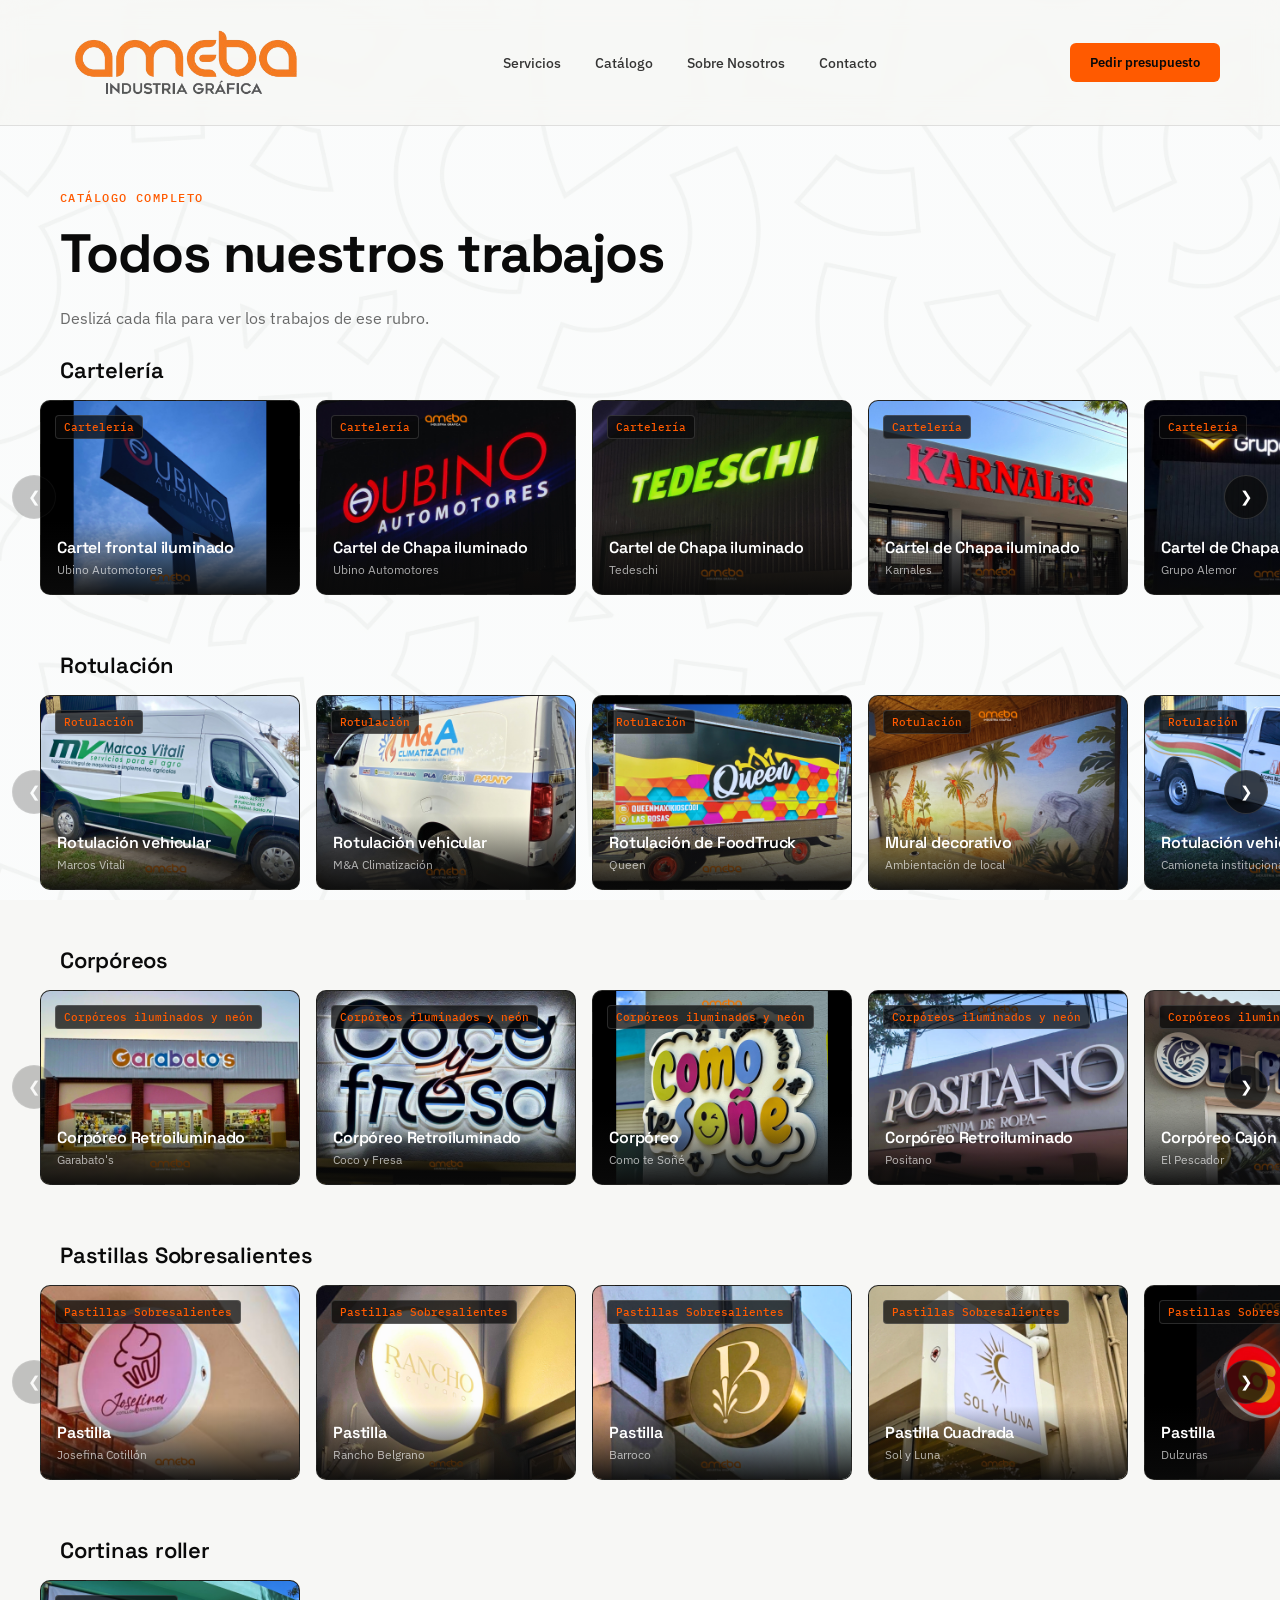
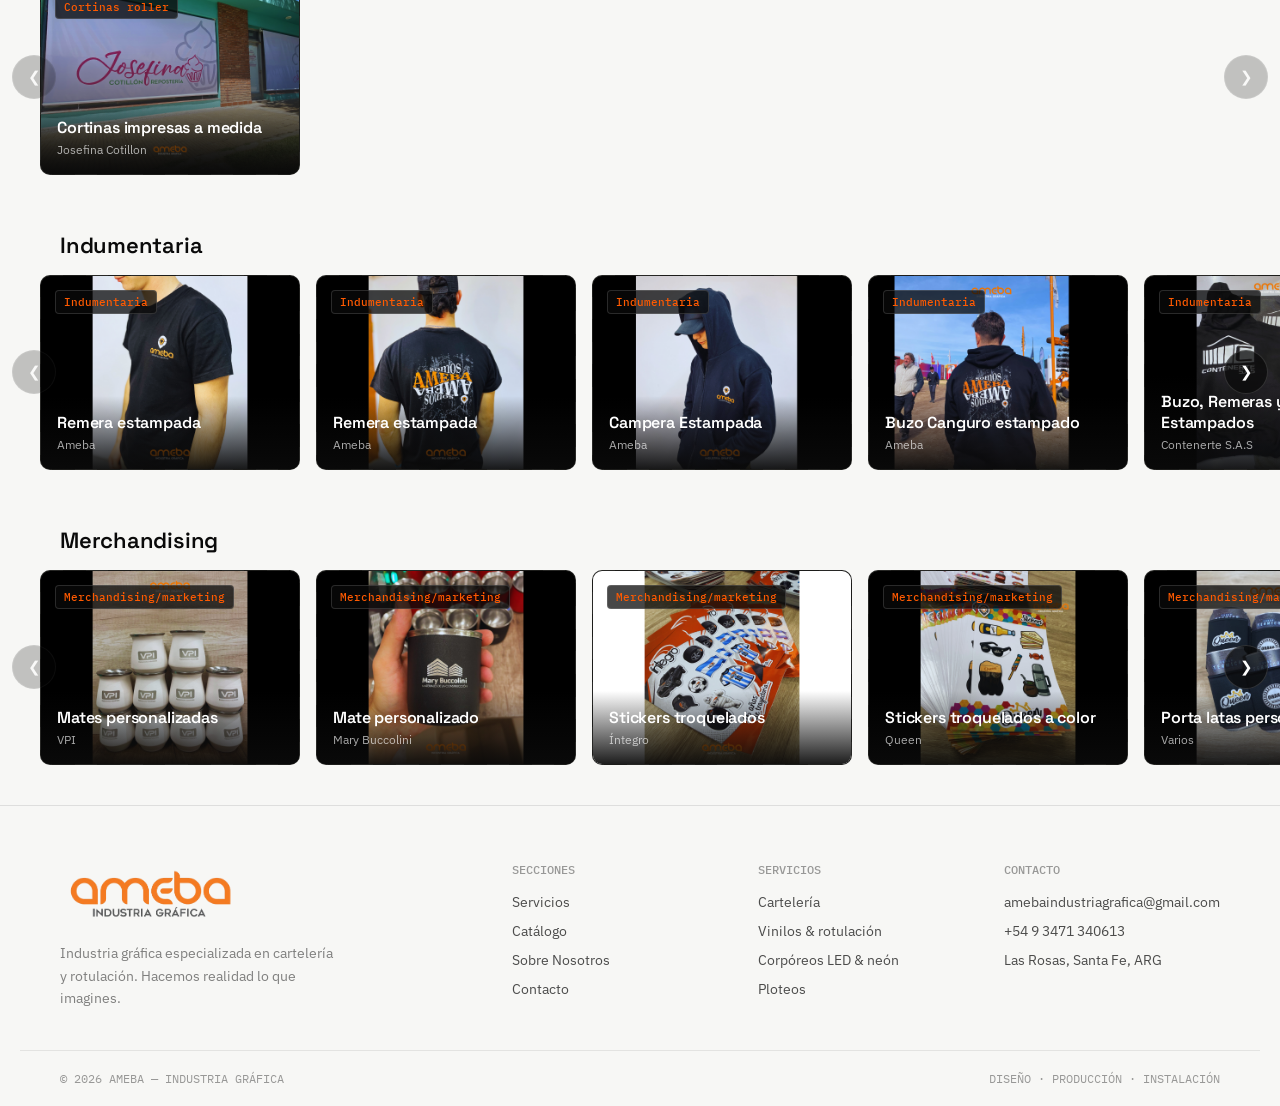
==== commit c56074f7: "cambios finales, catalogo cargado" ====
--- a/catalogo.html
+++ b/catalogo.html
@@ -61,7 +61,7 @@
 
     <!--
       PLACEHOLDER: cada .obra-card es un trabajo. Para poner una foto real,
-      agregar dentro del div (antes del h4): <img src="fotos/nombre.jpg" alt="" />
+      agregar dentro del div (antes del h4): <img src="fotos/nombre.jpg" alt="Cartel frontal iluminado - Ubino Automotores" />
       No hace falta agregarle estilo, la clase .obra-card ya la hace cubrir la
       tarjeta entera automáticamente.
     -->
@@ -77,48 +77,128 @@
           <div class="carrusel">
             <div class="carrusel-track">
               <div class="obra-card">
-                <img src="./src/2ubino.jpg" alt="" />
+                <img src="src/catalogo/carteleria/9.png" alt="Cartel frontal iluminado - Ubino Automotores" />
                 <div class="cat">Cartelería</div>
                 <div class="meta">
                   <h4>Cartel frontal iluminado</h4>
                   <span>Ubino Automotores</span>
                 </div>
               </div>
-              <div class="obra-card">
-                <img src="./src/cocoyfresa.jpg" alt="" />
-                <div class="cat">Cartelería</div>
-                <div class="meta">
-                  <h4>Tótem exterior</h4>
-                  <span>Barrio Norte Mall</span>
-                </div>
-              </div>
-              <div class="obra-card">
-                <img src="./src/karnales.jpg" alt="" />
-                <div class="cat">Cartelería</div>
-                <div class="meta">
-                  <h4>Cartel banderola</h4>
-                  <span>Ferretería Norte</span>
-                </div>
-              </div>
-              <div class="obra-card">
-                <div class="cat">Cartelería</div>
-                <div class="meta">
-                  <h4>Frontal de local</h4>
-                  <span>Panadería Del Sol</span>
-                </div>
-              </div>
-              <div class="obra-card">
-                <div class="cat">Cartelería</div>
-                <div class="meta">
-                  <h4>Cartel de ruta</h4>
-                  <span>Estación Servicio KM8</span>
-                </div>
-              </div>
-              <div class="obra-card">
-                <div class="cat">Cartelería</div>
-                <div class="meta">
-                  <h4>Señal de acceso</h4>
-                  <span>Complejo Industrial Este</span>
+
+              <div class="obra-card">
+                <img src="src/catalogo/carteleria/13.png" alt="Cartel de Chapa iluminado - Ubino Automotores" />
+                <div class="cat">Cartelería</div>
+                <div class="meta">
+                  <h4>Cartel de Chapa iluminado</h4>
+                  <span>Ubino Automotores</span>
+                </div>
+              </div>
+
+              <div class="obra-card">
+                <img src="src/catalogo/carteleria/14.png" alt="Cartel de Chapa iluminado - Tedeschi" />
+                <div class="cat">Cartelería</div>
+                <div class="meta">
+                  <h4>Cartel de Chapa iluminado</h4>
+                  <span>Tedeschi</span>
+                </div>
+              </div>
+
+              <div class="obra-card">
+                <img src="src/catalogo/carteleria/16.png" alt="Cartel de Chapa iluminado - Karnales" />
+                <div class="cat">Cartelería</div>
+                <div class="meta">
+                  <h4>Cartel de Chapa iluminado</h4>
+                  <span>Karnales</span>
+                </div>
+              </div>
+
+              <div class="obra-card">
+                <img src="src/catalogo/carteleria/4.png" alt="Cartel de Chapa iluminado - Grupo Alemor" />
+                <div class="cat">Cartelería</div>
+                <div class="meta">
+                  <h4>Cartel de Chapa iluminado</h4>
+                  <span>Grupo Alemor</span>
+                </div>
+              </div>
+
+              <div class="obra-card">
+                <img src="src/catalogo/carteleria/5.png" alt="Cartel de Chapa iluminado - Arco Iris Supermercado" />
+                <div class="cat">Cartelería</div>
+                <div class="meta">
+                  <h4>Cartel de Chapa iluminado</h4>
+                  <span>Arco Iris Supermercado</span>
+                </div>
+              </div>
+
+              <div class="obra-card">
+                <img src="src/catalogo/carteleria/12.png" alt="Cartel de Chapa iluminado - Farmacia Gallucci" />
+                <div class="cat">Cartelería</div>
+                <div class="meta">
+                  <h4>Cartel de Chapa iluminado</h4>
+                  <span>Farmacia Gallucci</span>
+                </div>
+              </div>
+
+              <div class="obra-card">
+                <img src="src/catalogo/carteleria/11.png" alt="Cartel frontal iluminado - El Norte Seguros" />
+                <div class="cat">Cartelería</div>
+                <div class="meta">
+                  <h4>Cartel frontal iluminado</h4>
+                  <span>El Norte Seguros</span>
+                </div>
+              </div>
+
+              <div class="obra-card">
+                <img src="src/catalogo/carteleria/17.png" alt="Corpóreo Cajón iluminado - Rex Kiosco" />
+                <div class="cat">Cartelería</div>
+                <div class="meta">
+                  <h4>Corpóreo Cajón iluminado</h4>
+                  <span>Rex Kiosco</span>
+                </div>
+              </div>
+
+              <div class="obra-card">
+                <img src="src/catalogo/carteleria/7.png" alt="Corpóreo Cajón iluminado - Barroco" />
+                <div class="cat">Cartelería</div>
+                <div class="meta">
+                  <h4>Corpóreo Cajón iluminado</h4>
+                  <span>Barroco</span>
+                </div>
+              </div>
+
+              <div class="obra-card">
+                <img src="src/catalogo/carteleria/10.png" alt="Cartel frontal iluminado - Dulzuras" />
+                <div class="cat">Cartelería</div>
+                <div class="meta">
+                  <h4>Cartel frontal iluminado</h4>
+                  <span>Dulzuras</span>
+                </div>
+              </div>
+
+              <div class="obra-card">
+                <img src="src/catalogo/carteleria/1.png" alt="Cartel de Chapa iluminado - Maxikiosco Seven" />
+                <div class="cat">Cartelería</div>
+                <div class="meta">
+                  <h4>Cartel de Chapa iluminado</h4>
+                  <span>Maxikiosco Seven</span>
+                </div>
+              </div>
+
+              <div class="obra-card">
+                <img src="src/catalogo/carteleria/2.png" alt="Cartel de Lona - AutoEstilo Sacabollos" />
+                <div class="cat">Cartelería</div>
+                <div class="meta">
+                  <h4>Cartel de Lona</h4>
+                  <span>AutoEstilo Sacabollos</span>
+                </div>
+              </div>
+
+              <div class="obra-card">
+                <img src="src/catalogo/carteleria/3.png" alt="Cartel de Lona - Maxikiosco Al Paso" />
+                <div class="cat">Cartelería</div>
+                <div class="meta">
+                  <h4>Cartel de Lona</h4>
+                  <span>Maxikiosco Al Paso</span>
                 </div>
               </div>
             </div>
@@ -147,38 +227,101 @@
           <div class="carrusel">
             <div class="carrusel-track">
               <div class="obra-card">
+                <img src="src/catalogo/rotulacion/1.png" alt="Rotulación vehicular - Marcos Vitali" />
                 <div class="cat">Rotulación</div>
                 <div class="meta">
-                  <h4>Rotulación de vidriera</h4>
-                  <span>Óptica Visión</span>
-                </div>
-              </div>
-              <div class="obra-card">
+                  <h4>Rotulación vehicular</h4>
+                  <span>Marcos Vitali</span>
+                </div>
+              </div>
+
+              <div class="obra-card">
+                <img src="src/catalogo/rotulacion/2.png" alt="Rotulación vehicular - M&A Climatización" />
                 <div class="cat">Rotulación</div>
                 <div class="meta">
-                  <h4>Señalética completa</h4>
-                  <span>Clínica Sur</span>
-                </div>
-              </div>
-              <div class="obra-card">
+                  <h4>Rotulación vehicular</h4>
+                  <span>M&A Climatización</span>
+                </div>
+              </div>
+
+              <div class="obra-card">
+                <img src="src/catalogo/rotulacion/3.png" alt="Rotulación de FoodTruck - Queen" />
                 <div class="cat">Rotulación</div>
                 <div class="meta">
-                  <h4>Vidriera con vinilo mate</h4>
-                  <span>Estudio Jurídico Paz</span>
-                </div>
-              </div>
-              <div class="obra-card">
+                  <h4>Rotulación de FoodTruck</h4>
+                  <span>Queen</span>
+                </div>
+              </div>
+
+              <div class="obra-card">
+                <img src="src/catalogo/rotulacion/4.png" alt="Mural decorativo - Ambientación de local" />
                 <div class="cat">Rotulación</div>
                 <div class="meta">
-                  <h4>Rotulación de pared interior</h4>
-                  <span>Consultorio Dental Rivas</span>
-                </div>
-              </div>
-              <div class="obra-card">
+                  <h4>Mural decorativo</h4>
+                  <span>Ambientación de local</span>
+                </div>
+              </div>
+
+              <div class="obra-card">
+                <img src="src/catalogo/rotulacion/5.png" alt="Rotulación vehicular - Camioneta institucional" />
                 <div class="cat">Rotulación</div>
                 <div class="meta">
-                  <h4>Vidriera institucional</h4>
-                  <span>Farmacia Aliviar</span>
+                  <h4>Rotulación vehicular</h4>
+                  <span>Camioneta institucional</span>
+                </div>
+              </div>
+
+              <div class="obra-card">
+                <img src="src/catalogo/rotulacion/6.png" alt="Rotulación de Freezers - Supermercado Caprese" />
+                <div class="cat">Rotulación</div>
+                <div class="meta">
+                  <h4>Rotulación de Freezers</h4>
+                  <span>Supermercado Caprese</span>
+                </div>
+              </div>
+
+              <div class="obra-card">
+                <img src="src/catalogo/rotulacion/7.png" alt="Rotulación de Freezers - Supermercado Caprese" />
+                <div class="cat">Rotulación</div>
+                <div class="meta">
+                  <h4>Rotulación de Freezers</h4>
+                  <span>Supermercado Caprese</span>
+                </div>
+              </div>
+
+              <div class="obra-card">
+                <img src="src/catalogo/rotulacion/8.png" alt="Rotulación vehicular - La Monada" />
+                <div class="cat">Rotulación</div>
+                <div class="meta">
+                  <h4>Rotulación vehicular</h4>
+                  <span>La Monada</span>
+                </div>
+              </div>
+
+              <div class="obra-card">
+                <img src="src/catalogo/rotulacion/9.png" alt="Rotulación vehicular - El Pescador" />
+                <div class="cat">Rotulación</div>
+                <div class="meta">
+                  <h4>Rotulación vehicular</h4>
+                  <span>El Pescador</span>
+                </div>
+              </div>
+
+              <div class="obra-card">
+                <img src="src/catalogo/rotulacion/10.png" alt="Rotulación de food truck - Simple y Delicioso" />
+                <div class="cat">Rotulación</div>
+                <div class="meta">
+                  <h4>Rotulación de food truck</h4>
+                  <span>Simple y Delicioso</span>
+                </div>
+              </div>
+
+              <div class="obra-card">
+                <img src="src/catalogo/rotulacion/11.png" alt="Rotulación vehicular - Jorge Maldonado" />
+                <div class="cat">Rotulación</div>
+                <div class="meta">
+                  <h4>Rotulación vehicular</h4>
+                  <span>Jorge Maldonado</span>
                 </div>
               </div>
             </div>
@@ -207,24 +350,236 @@
           <div class="carrusel">
             <div class="carrusel-track">
               <div class="obra-card">
-                <div class="cat">Corpóreos</div>
-                <div class="meta">
-                  <h4>Corpóreo LED de fachada</h4>
-                  <span>Gimnasio Fuerza</span>
-                </div>
-              </div>
-              <div class="obra-card">
-                <div class="cat">Corpóreos</div>
-                <div class="meta">
-                  <h4>Letras neón interior</h4>
-                  <span>Bar La Esquina</span>
-                </div>
-              </div>
-              <div class="obra-card">
-                <div class="cat">Corpóreos</div>
-                <div class="meta">
-                  <h4>Logo corpóreo retroiluminado</h4>
-                  <span>Concesionaria Rutas</span>
+                <img src="src/catalogo/corporeos/1.png" alt="Corpóreo Retroiluminado - Garabato's" />
+                <div class="cat">Corpóreos iluminados y neón</div>
+                <div class="meta">
+                  <h4>Corpóreo Retroiluminado</h4>
+                  <span>Garabato's</span>
+                </div>
+              </div>
+
+              <div class="obra-card">
+                <img src="src/catalogo/corporeos/2.png" alt="Corpóreo Retroiluminado - Coco y Fresa" />
+                <div class="cat">Corpóreos iluminados y neón</div>
+                <div class="meta">
+                  <h4>Corpóreo Retroiluminado</h4>
+                  <span>Coco y Fresa</span>
+                </div>
+              </div>
+
+              <div class="obra-card">
+                <img src="src/catalogo/corporeos/3.png" alt="Corpóreo - Como te Soñé" />
+                <div class="cat">Corpóreos iluminados y neón</div>
+                <div class="meta">
+                  <h4>Corpóreo</h4>
+                  <span>Como te Soñé</span>
+                </div>
+              </div>
+
+              <div class="obra-card">
+                <img src="src/catalogo/corporeos/4.png" alt="Corpóreo Retroiluminado - Positano" />
+                <div class="cat">Corpóreos iluminados y neón</div>
+                <div class="meta">
+                  <h4>Corpóreo Retroiluminado</h4>
+                  <span>Positano</span>
+                </div>
+              </div>
+
+              <div class="obra-card">
+                <img src="src/catalogo/corporeos/5.png" alt="Corpóreo Cajón - El Pescador" />
+                <div class="cat">Corpóreos iluminados y neón</div>
+                <div class="meta">
+                  <h4>Corpóreo Cajón</h4>
+                  <span>El Pescador</span>
+                </div>
+              </div>
+
+              <div class="obra-card">
+                <img src="src/catalogo/corporeos/6.png" alt="Corpóreo Retroiluminado - Persa Fragancias" />
+                <div class="cat">Corpóreos iluminados y neón</div>
+                <div class="meta">
+                  <h4>Corpóreo Retroiluminado</h4>
+                  <span>Persa Fragancias</span>
+                </div>
+              </div>
+
+              <div class="obra-card">
+                <img src="src/catalogo/corporeos/7.png" alt="Corpóreo Cajón - Madero" />
+                <div class="cat">Corpóreos iluminados y neón</div>
+                <div class="meta">
+                  <h4>Corpóreo Cajón</h4>
+                  <span>Madero</span>
+                </div>
+              </div>
+
+              <div class="obra-card">
+                <img src="src/catalogo/corporeos/8.png" alt="Corpóreo Retroiluminado - El Bodegón de Claudia" />
+                <div class="cat">Corpóreos iluminados y neón</div>
+                <div class="meta">
+                  <h4>Corpóreo Retroiluminado</h4>
+                  <span>El Bodegón de Claudia</span>
+                </div>
+              </div>
+
+              <div class="obra-card">
+                <img src="src/catalogo/corporeos/9.png" alt="Corpóreo Retroiluminado - ARC Consultorio de Diabetes y Obesidad" />
+                <div class="cat">Corpóreos iluminados y neón</div>
+                <div class="meta">
+                  <h4>Corpóreo Retroiluminado</h4>
+                  <span>ARC Consultorio de Diabetes y Obesidad</span>
+                </div>
+              </div>
+
+              <div class="obra-card">
+                <img src="src/catalogo/corporeos/10.png" alt="Corpóreo Retroiluminado - Moon Drugstore" />
+                <div class="cat">Corpóreos iluminados y neón</div>
+                <div class="meta">
+                  <h4>Corpóreo Retroiluminado</h4>
+                  <span>Moon Drugstore</span>
+                </div>
+              </div>
+
+              <div class="obra-card">
+                <img src="src/catalogo/corporeos/11.png" alt="Letras corpóreas - Csc Smart Home" />
+                <div class="cat">Corpóreos iluminados y neón</div>
+                <div class="meta">
+                  <h4>Letras corpóreas</h4>
+                  <span>Csc Smart Home</span>
+                </div>
+              </div>
+
+              <div class="obra-card">
+                <img src="src/catalogo/corporeos/12.png" alt="Letras corpóreas - Martina Moda &amp; Accesorios" />
+                <div class="cat">Corpóreos iluminados y neón</div>
+                <div class="meta">
+                  <h4>Letras corpóreas</h4>
+                  <span>Martina Moda &amp; Accesorios</span>
+                </div>
+              </div>
+
+              <div class="obra-card">
+                <img src="src/catalogo/corporeos/13.png" alt="Letras corpóreas - Librería Chrome" />
+                <div class="cat">Corpóreos iluminados y neón</div>
+                <div class="meta">
+                  <h4>Letras corpóreas</h4>
+                  <span>Librería Chrome</span>
+                </div>
+              </div>
+
+              <div class="obra-card">
+                <img src="src/catalogo/corporeos/14.png" alt="Letras corpóreas - Helados Yampi" />
+                <div class="cat">Corpóreos iluminados y neón</div>
+                <div class="meta">
+                  <h4>Letras corpóreas</h4>
+                  <span>Helados Yampi</span>
+                </div>
+              </div>
+
+              <div class="obra-card">
+                <img src="src/catalogo/corporeos/15.png" alt="Letras corpóreas con Frente Acrílico - Lawn Tenis Club" />
+                <div class="cat">Corpóreos iluminados y neón</div>
+                <div class="meta">
+                  <h4>Letras corpóreas con Frente Acrílico</h4>
+                  <span>Lawn Tenis Club</span>
+                </div>
+              </div>
+
+              <div class="obra-card">
+                <img src="src/catalogo/corporeos/16.png" alt="Letras corpóreas - Industria Agro Pret" />
+                <div class="cat">Corpóreos iluminados y neón</div>
+                <div class="meta">
+                  <h4>Letras corpóreas</h4>
+                  <span>Industria Agro Pret</span>
+                </div>
+              </div>
+
+              <div class="obra-card">
+                <img src="src/catalogo/corporeos/17.png" alt="Corpóreo Retroiluminado - Ameba" />
+                <div class="cat">Corpóreos iluminados y neón</div>
+                <div class="meta">
+                  <h4>Corpóreo Retroiluminado</h4>
+                  <span>Ameba</span>
+                </div>
+              </div>
+
+              <div class="obra-card">
+                <img src="src/catalogo/corporeos/18.png" alt="Corpóreo Retroiluminado - Da Salud Medicina Integral" />
+                <div class="cat">Corpóreos iluminados y neón</div>
+                <div class="meta">
+                  <h4>Corpóreo Retroiluminado</h4>
+                  <span>Da Salud Medicina Integral</span>
+                </div>
+              </div>
+
+              <div class="obra-card">
+                <img src="src/catalogo/corporeos/19.png" alt="Corpóreo Retroiluminado - Ke' Verdulería" />
+                <div class="cat">Corpóreos iluminados y neón</div>
+                <div class="meta">
+                  <h4>Corpóreo Retroiluminado</h4>
+                  <span>Ke' Verdulería</span>
+                </div>
+              </div>
+
+              <div class="obra-card">
+                <img src="src/catalogo/corporeos/20.png" alt="Letras corpóreas - Sofia Insumos Nails" />
+                <div class="cat">Corpóreos iluminados y neón</div>
+                <div class="meta">
+                  <h4>Letras corpóreas</h4>
+                  <span>Sofia Insumos Nails</span>
+                </div>
+              </div>
+
+              <div class="obra-card">
+                <img src="src/catalogo/corporeos/21.png" alt="Letras corpóreas - Rancho Belgrano" />
+                <div class="cat">Corpóreos iluminados y neón</div>
+                <div class="meta">
+                  <h4>Letras corpóreas</h4>
+                  <span>Rancho Belgrano</span>
+                </div>
+              </div>
+
+              <div class="obra-card">
+                <img src="src/catalogo/corporeos/22.png" alt="Corpóreo Cajón - Productos Capponi" />
+                <div class="cat">Corpóreos iluminados y neón</div>
+                <div class="meta">
+                  <h4>Corpóreo Cajón</h4>
+                  <span>Productos Capponi</span>
+                </div>
+              </div>
+
+              <div class="obra-card">
+                <img src="src/catalogo/corporeos/23.png" alt="Corpóreo Retroiluminado - Ondra" />
+                <div class="cat">Corpóreos iluminados y neón</div>
+                <div class="meta">
+                  <h4>Corpóreo Retroiluminado</h4>
+                  <span>Ondra</span>
+                </div>
+              </div>
+
+              <div class="obra-card">
+                <img src="src/catalogo/corporeos/24.png" alt="Letras corpóreas - Madero" />
+                <div class="cat">Corpóreos iluminados y neón</div>
+                <div class="meta">
+                  <h4>Letras corpóreas</h4>
+                  <span>Madero</span>
+                </div>
+              </div>
+
+              <div class="obra-card">
+                <img src="src/catalogo/corporeos/25.png" alt="Corpóreo con Frente Acrílico - Sol y Luna" />
+                <div class="cat">Corpóreos iluminados y neón</div>
+                <div class="meta">
+                  <h4>Corpóreo con Frente Acrílico</h4>
+                  <span>Sol y Luna</span>
+                </div>
+              </div>
+
+              <div class="obra-card">
+                <img src="src/catalogo/corporeos/26.png" alt="Corpóreo Retroiluminado - Berlin Golden House" />
+                <div class="cat">Corpóreos iluminados y neón</div>
+                <div class="meta">
+                  <h4>Corpóreo Retroiluminado</h4>
+                  <span>Berlin Golden House</span>
                 </div>
               </div>
             </div>
@@ -244,40 +599,60 @@
         </div>
       </div>
 
-      <!-- Ploteos -->
-      <div class="catalogo-cat">
+      <!-- Pastillas Sobresalientes -->
+       <div class="catalogo-cat">
         <div class="wrap">
-          <h3 class="catalogo-cat-title">Ploteos</h3>
+          <h3 class="catalogo-cat-title">Pastillas Sobresalientes</h3>
         </div>
         <div class="carrusel-wrap">
           <div class="carrusel">
             <div class="carrusel-track">
               <div class="obra-card">
-                <div class="cat">Ploteos</div>
-                <div class="meta">
-                  <h4>Ploteo integral de flota</h4>
-                  <span>LogiExpress</span>
-                </div>
-              </div>
-              <div class="obra-card">
-                <div class="cat">Ploteos</div>
-                <div class="meta">
-                  <h4>Wrap vehicular</h4>
-                  <span>Delivery YA</span>
-                </div>
-              </div>
-              <div class="obra-card">
-                <div class="cat">Ploteos</div>
-                <div class="meta">
-                  <h4>Ploteo de utilitario</h4>
-                  <span>Plomería Martínez</span>
-                </div>
-              </div>
-              <div class="obra-card">
-                <div class="cat">Ploteos</div>
-                <div class="meta">
-                  <h4>Decoración de vidriera con vinilo</h4>
-                  <span>Inmobiliaria Centro</span>
+                <img src="src/catalogo/pastillas/1.png" alt="Pastilla - Josefina Cotillón" />
+                <div class="cat">Pastillas Sobresalientes</div>
+                <div class="meta">
+                  <h4>Pastilla</h4>
+                  <span>Josefina Cotillón</span>
+                </div>
+              </div>
+              <div class="obra-card">
+                <img src="src/catalogo/pastillas/2.png" alt="Pastilla - Rancho Belgrano" />
+                <div class="cat">Pastillas Sobresalientes</div>
+                <div class="meta">
+                  <h4>Pastilla</h4>
+                  <span>Rancho Belgrano</span>
+                </div>
+              </div>
+              <div class="obra-card">
+                <img src="src/catalogo/pastillas/3.png" alt="Pastilla - Barroco" />
+                <div class="cat">Pastillas Sobresalientes</div>
+                <div class="meta">
+                  <h4>Pastilla</h4>
+                  <span>Barroco</span>
+                </div>
+              </div>
+              <div class="obra-card">
+                <img src="src/catalogo/pastillas/4.png" alt="Pastilla Cuadrada - Sol y Luna" />
+                <div class="cat">Pastillas Sobresalientes</div>
+                <div class="meta">
+                  <h4>Pastilla Cuadrada</h4>
+                  <span>Sol y Luna</span>
+                </div>
+              </div>
+              <div class="obra-card">
+                <img src="src/catalogo/pastillas/5.png" alt="Pastilla - Dulzuras" />
+                <div class="cat">Pastillas Sobresalientes</div>
+                <div class="meta">
+                  <h4>Pastilla</h4>
+                  <span>Dulzuras</span>
+                </div>
+              </div>
+              <div class="obra-card">
+                <img src="src/catalogo/pastillas/6.png" alt="Pastillas Muestra - Ameba" />
+                <div class="cat">Pastillas Sobresalientes</div>
+                <div class="meta">
+                  <h4>Pastillas Muestra</h4>
+                  <span>Ameba</span>
                 </div>
               </div>
             </div>
@@ -306,24 +681,11 @@
           <div class="carrusel">
             <div class="carrusel-track">
               <div class="obra-card">
+                <img src="src/catalogo/cortinas/154.png" alt="Cortinas impresas a medida - Josefina Cotillon" />
                 <div class="cat">Cortinas roller</div>
                 <div class="meta">
                   <h4>Cortinas impresas a medida</h4>
-                  <span>Estudio Contable Sur</span>
-                </div>
-              </div>
-              <div class="obra-card">
-                <div class="cat">Cortinas roller</div>
-                <div class="meta">
-                  <h4>Cortinas de oficina</h4>
-                  <span>Consultora Andes</span>
-                </div>
-              </div>
-              <div class="obra-card">
-                <div class="cat">Cortinas roller</div>
-                <div class="meta">
-                  <h4>Cortinas con logo institucional</h4>
-                  <span>Colegio San Martín</span>
+                  <span>Josefina Cotillon</span>
                 </div>
               </div>
             </div>
@@ -352,24 +714,128 @@
           <div class="carrusel">
             <div class="carrusel-track">
               <div class="obra-card">
-                <div class="cat">Indumentaria</div>
-                <div class="meta">
-                  <h4>Uniformes estampados</h4>
-                  <span>Taller Norte</span>
-                </div>
-              </div>
-              <div class="obra-card">
-                <div class="cat">Indumentaria</div>
-                <div class="meta">
-                  <h4>Remeras institucionales</h4>
-                  <span>Club Atlético Progreso</span>
-                </div>
-              </div>
-              <div class="obra-card">
-                <div class="cat">Indumentaria</div>
-                <div class="meta">
-                  <h4>Buzos bordados</h4>
-                  <span>Escuela Técnica N°4</span>
+                <img src="src/catalogo/indumentaria/1.png" alt="Remera estampada - Ameba" />
+                <div class="cat">Indumentaria</div>
+                <div class="meta">
+                  <h4>Remera estampada</h4>
+                  <span>Ameba</span>
+                </div>
+              </div>
+
+              <div class="obra-card">
+                <img src="src/catalogo/indumentaria/2.png" alt="Remera estampada - Ameba" />
+                <div class="cat">Indumentaria</div>
+                <div class="meta">
+                  <h4>Remera estampada</h4>
+                  <span>Ameba</span>
+                </div>
+              </div>
+
+              <div class="obra-card">
+                <img src="src/catalogo/indumentaria/3.png" alt="Campera Estampada - Ameba" />
+                <div class="cat">Indumentaria</div>
+                <div class="meta">
+                  <h4>Campera Estampada</h4>
+                  <span>Ameba</span>
+                </div>
+              </div>
+
+              <div class="obra-card">
+                <img src="src/catalogo/indumentaria/4.png" alt="Buzo Canguro estampado - Ameba" />
+                <div class="cat">Indumentaria</div>
+                <div class="meta">
+                  <h4>Buzo Canguro estampado</h4>
+                  <span>Ameba</span>
+                </div>
+              </div>
+
+              <div class="obra-card">
+                <img src="src/catalogo/indumentaria/5.png" alt="Buzo, Remeras y Gorra Estampados - Contenerte S.A.S" />
+                <div class="cat">Indumentaria</div>
+                <div class="meta">
+                  <h4>Buzo, Remeras y Gorra Estampados</h4>
+                  <span>Contenerte S.A.S</span>
+                </div>
+              </div>
+
+              <div class="obra-card">
+                <img src="src/catalogo/indumentaria/6.png" alt="Remera estampada - M.A.P. Nuevas Familias en Cristo" />
+                <div class="cat">Indumentaria</div>
+                <div class="meta">
+                  <h4>Remera estampada</h4>
+                  <span>M.A.P. Nuevas Familias en Cristo</span>
+                </div>
+              </div>
+
+              <div class="obra-card">
+                <img src="src/catalogo/indumentaria/7.png" alt="Gorras Estampadas - M&amp;A Climatización" />
+                <div class="cat">Indumentaria</div>
+                <div class="meta">
+                  <h4>Gorras Estampadas</h4>
+                  <span>M&amp;A Climatización</span>
+                </div>
+              </div>
+
+              <div class="obra-card">
+                <img src="src/catalogo/indumentaria/8.png" alt="Buzo canguro estampado - M&amp;A Climatización" />
+                <div class="cat">Indumentaria</div>
+                <div class="meta">
+                  <h4>Buzo canguro estampado</h4>
+                  <span>M&amp;A Climatización</span>
+                </div>
+              </div>
+
+              <div class="obra-card">
+                <img src="src/catalogo/indumentaria/9.png" alt="Buzo canguro estampado - Contenerte S.A.S" />
+                <div class="cat">Indumentaria</div>
+                <div class="meta">
+                  <h4>Buzo canguro estampado</h4>
+                  <span>Contenerte S.A.S</span>
+                </div>
+              </div>
+
+              <div class="obra-card">
+                <img src="src/catalogo/indumentaria/10.png" alt="Buzo canguro estampado - Lavadero Emmanuel" />
+                <div class="cat">Indumentaria</div>
+                <div class="meta">
+                  <h4>Buzo canguro estampado</h4>
+                  <span>Lavadero Emmanuel</span>
+                </div>
+              </div>
+
+              <div class="obra-card">
+                <img src="src/catalogo/indumentaria/11.png" alt="Gorra bordada - Grupo Alemor" />
+                <div class="cat">Indumentaria</div>
+                <div class="meta">
+                  <h4>Gorra bordada</h4>
+                  <span>Grupo Alemor</span>
+                </div>
+              </div>
+
+              <div class="obra-card">
+                <img src="src/catalogo/indumentaria/12.png" alt="Gorras Estampadas - Monoliso Eventos / La Monada" />
+                <div class="cat">Indumentaria</div>
+                <div class="meta">
+                  <h4>Gorras Estampadas</h4>
+                  <span>Monoliso Eventos / La Monada</span>
+                </div>
+              </div>
+
+              <div class="obra-card">
+                <img src="src/catalogo/indumentaria/13.png" alt="Gorras estampadas - 1995 Bar Pool" />
+                <div class="cat">Indumentaria</div>
+                <div class="meta">
+                  <h4>Gorras estampadas</h4>
+                  <span>1995 Bar Pool</span>
+                </div>
+              </div>
+
+              <div class="obra-card">
+                <img src="src/catalogo/indumentaria/14.png" alt="Remera Mundial estampada - AMB Store" />
+                <div class="cat">Indumentaria</div>
+                <div class="meta">
+                  <h4>Remera Mundial estampada</h4>
+                  <span>AMB Store</span>
                 </div>
               </div>
             </div>
@@ -398,24 +864,74 @@
           <div class="carrusel">
             <div class="carrusel-track">
               <div class="obra-card">
-                <div class="cat">Merchandising</div>
-                <div class="meta">
-                  <h4>Set de lapiceras y libretas</h4>
-                  <span>Congreso Regional 2026</span>
-                </div>
-              </div>
-              <div class="obra-card">
-                <div class="cat">Merchandising</div>
-                <div class="meta">
-                  <h4>Bolsas y merchandising de evento</h4>
-                  <span>Feria Del Emprendedor</span>
-                </div>
-              </div>
-              <div class="obra-card">
-                <div class="cat">Merchandising</div>
-                <div class="meta">
-                  <h4>Tazas y llaveros personalizados</h4>
-                  <span>Inmobiliaria Centro</span>
+                <img src="src/catalogo/merchandising/1.png" alt="Mates personalizadas - VPI" />
+                <div class="cat">Merchandising/marketing</div>
+                <div class="meta">
+                  <h4>Mates personalizadas</h4>
+                  <span>VPI</span>
+                </div>
+              </div>
+
+              <div class="obra-card">
+                <img src="src/catalogo/merchandising/2.png" alt="Mate personalizado - Mary Buccolini" />
+                <div class="cat">Merchandising/marketing</div>
+                <div class="meta">
+                  <h4>Mate personalizado</h4>
+                  <span>Mary Buccolini</span>
+                </div>
+              </div>
+
+              <div class="obra-card">
+                <img src="src/catalogo/merchandising/3.png" alt="Stickers troquelados - Íntegro" />
+                <div class="cat">Merchandising/marketing</div>
+                <div class="meta">
+                  <h4>Stickers troquelados</h4>
+                  <span>Íntegro</span>
+                </div>
+              </div>
+
+              <div class="obra-card">
+                <img src="src/catalogo/merchandising/4.png" alt="Stickers troquelados a color - Queen" />
+                <div class="cat">Merchandising/marketing</div>
+                <div class="meta">
+                  <h4>Stickers troquelados a color</h4>
+                  <span>Queen</span>
+                </div>
+              </div>
+
+              <div class="obra-card">
+                <img src="src/catalogo/merchandising/5.png" alt="Porta latas personalizados - Varios" />
+                <div class="cat">Merchandising/marketing</div>
+                <div class="meta">
+                  <h4>Porta latas personalizados</h4>
+                  <span>Varios</span>
+                </div>
+              </div>
+
+              <div class="obra-card">
+                <img src="src/catalogo/merchandising/6.png" alt="Banderín publicitario - TS Tecno Servicios" />
+                <div class="cat">Merchandising/marketing</div>
+                <div class="meta">
+                  <h4>Banderín publicitario</h4>
+                  <span>TS Tecno Servicios</span>
+                </div>
+              </div>
+
+              <div class="obra-card">
+                <img src="src/catalogo/merchandising/7.png" alt="Banderín publicitario - Martinez" />
+                <div class="cat">Merchandising/marketing</div>
+                <div class="meta">
+                  <h4>Banderín publicitario</h4>
+                  <span>Martinez</span>
+                </div>
+              </div>
+
+              <div class="obra-card">
+                <img src="src/catalogo/merchandising/8.png" alt="Banderín publicitario - Martinez" />
+                <div class="cat">Merchandising/marketing</div>
+                <div class="meta">
+                  <h4>Banderín publicitario</h4>
+                  <span>Martinez</span>
                 </div>
               </div>
             </div>
@@ -445,7 +961,7 @@
           </div>
           <p>
             Industria gráfica especializada en cartelería y rotulación. Hacemos
-            realidad lo que imaginás.
+            realidad lo que imagines.
           </p>
         </div>
         <div class="footer-col">
--- a/styles.css
+++ b/styles.css
@@ -513,19 +513,20 @@
 
 .clientes-track {
   display: inline-flex;
-  animation: marquee 12s linear infinite
+  animation: marquee 24s linear infinite
 }
 
 .clientes-group {
   display: inline-flex;
   align-items: center;
   gap: 64px;
-  padding-right: 64px
+  padding-right: 1815px
 }
 
 .clientes-group img {
   height: 42px;
   width: auto;
+  flex-shrink: 0;
   object-fit: contain;
   filter: grayscale(100%);
   opacity: .5;
@@ -800,7 +801,7 @@
 @media (max-width:1080px) {
   .clientes-group {
     gap: 44px;
-    padding-right: 44px
+    padding-right: 1800px
   }
 
   .footer-grid {
@@ -952,7 +953,7 @@
 
   .clientes-group {
     gap: 32px;
-    padding-right: 32px
+    padding-right: 1370px
   }
 
 
@@ -1134,4 +1135,4 @@
   .carrusel-arrow {
     display: flex
   }
-}+}
